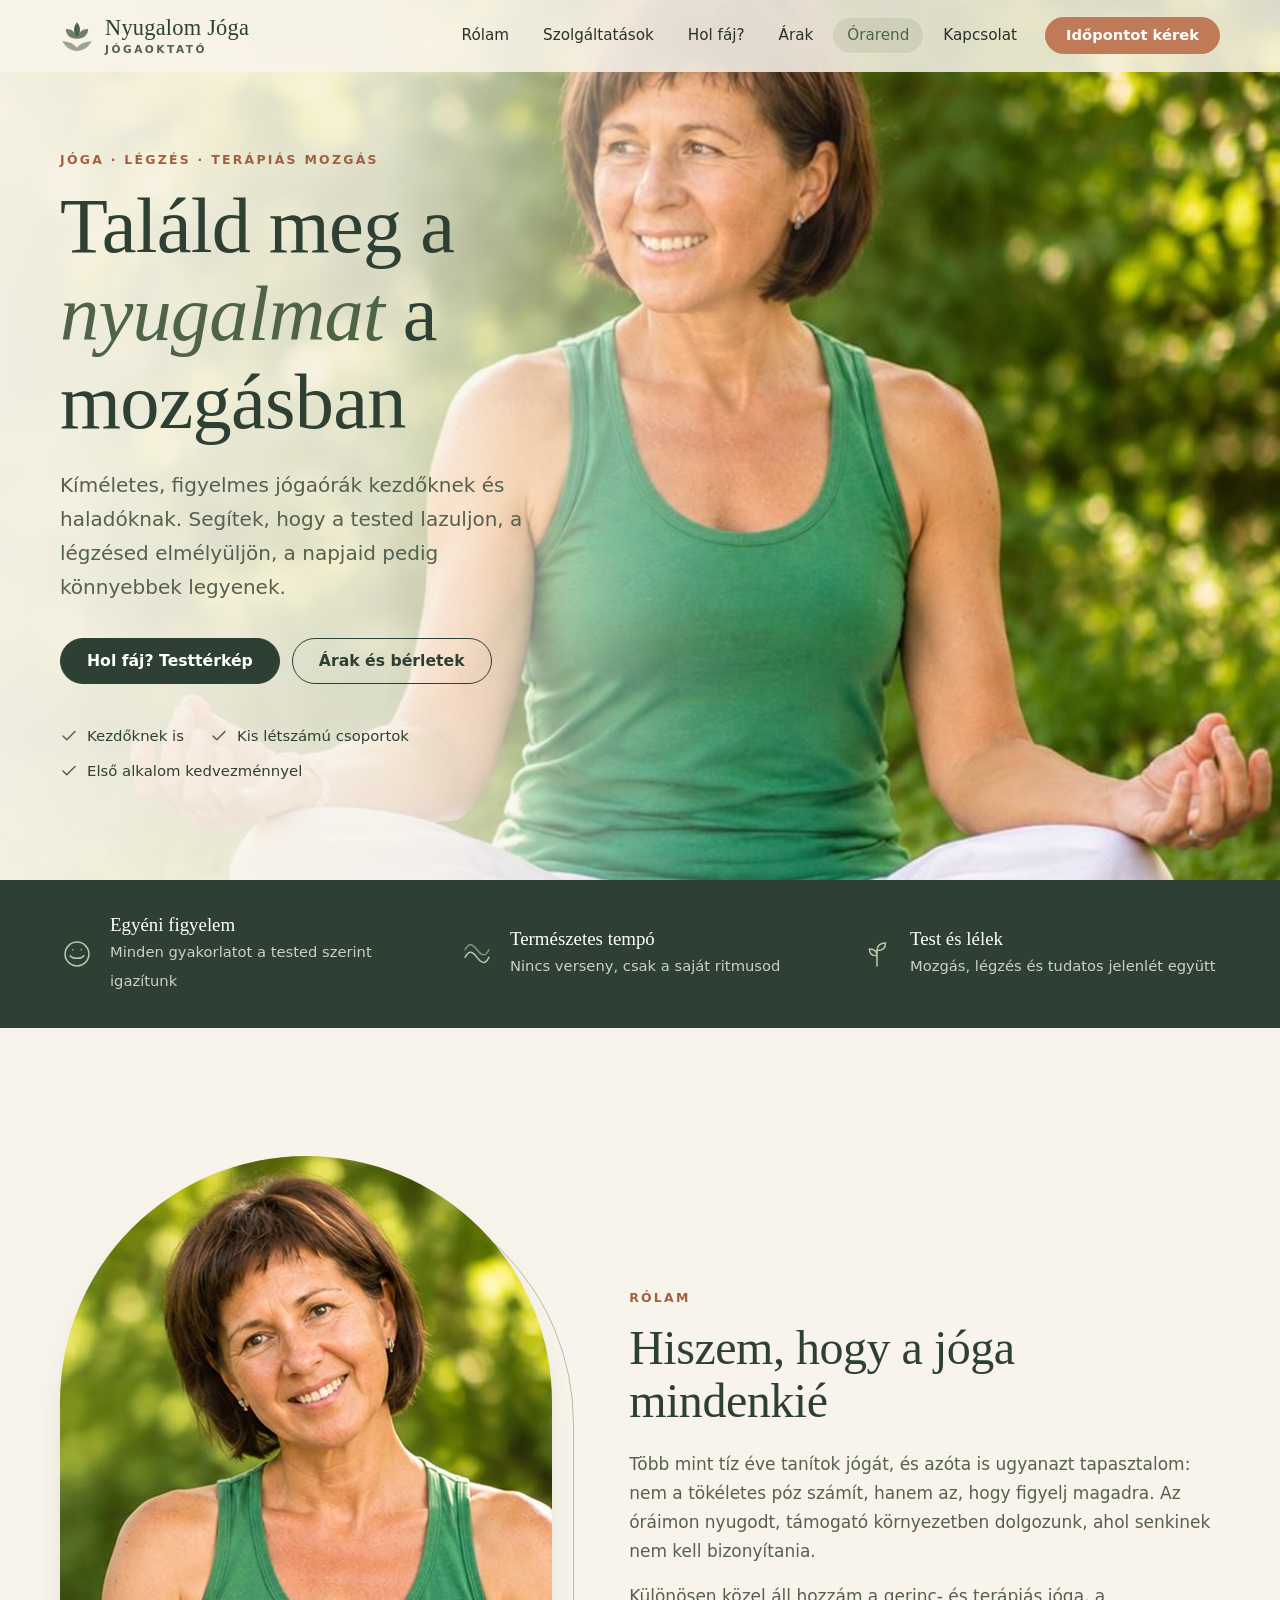
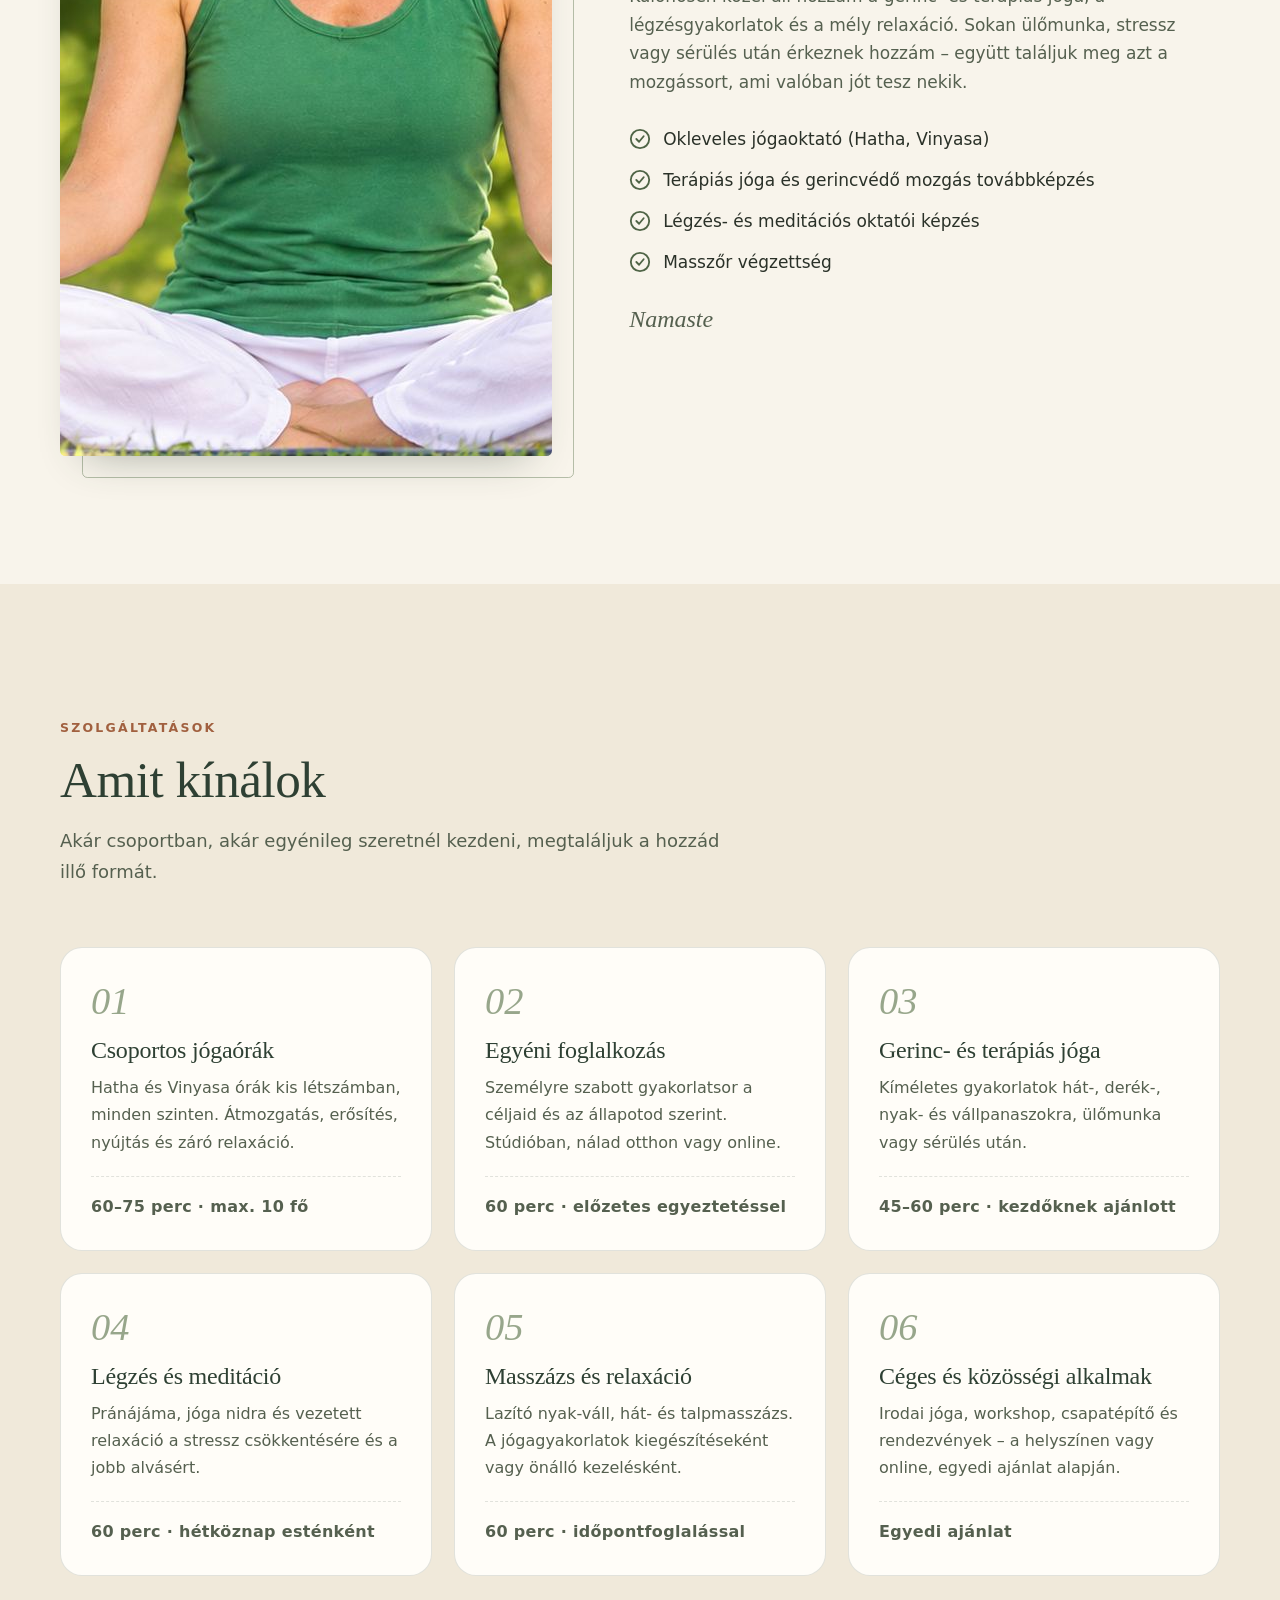
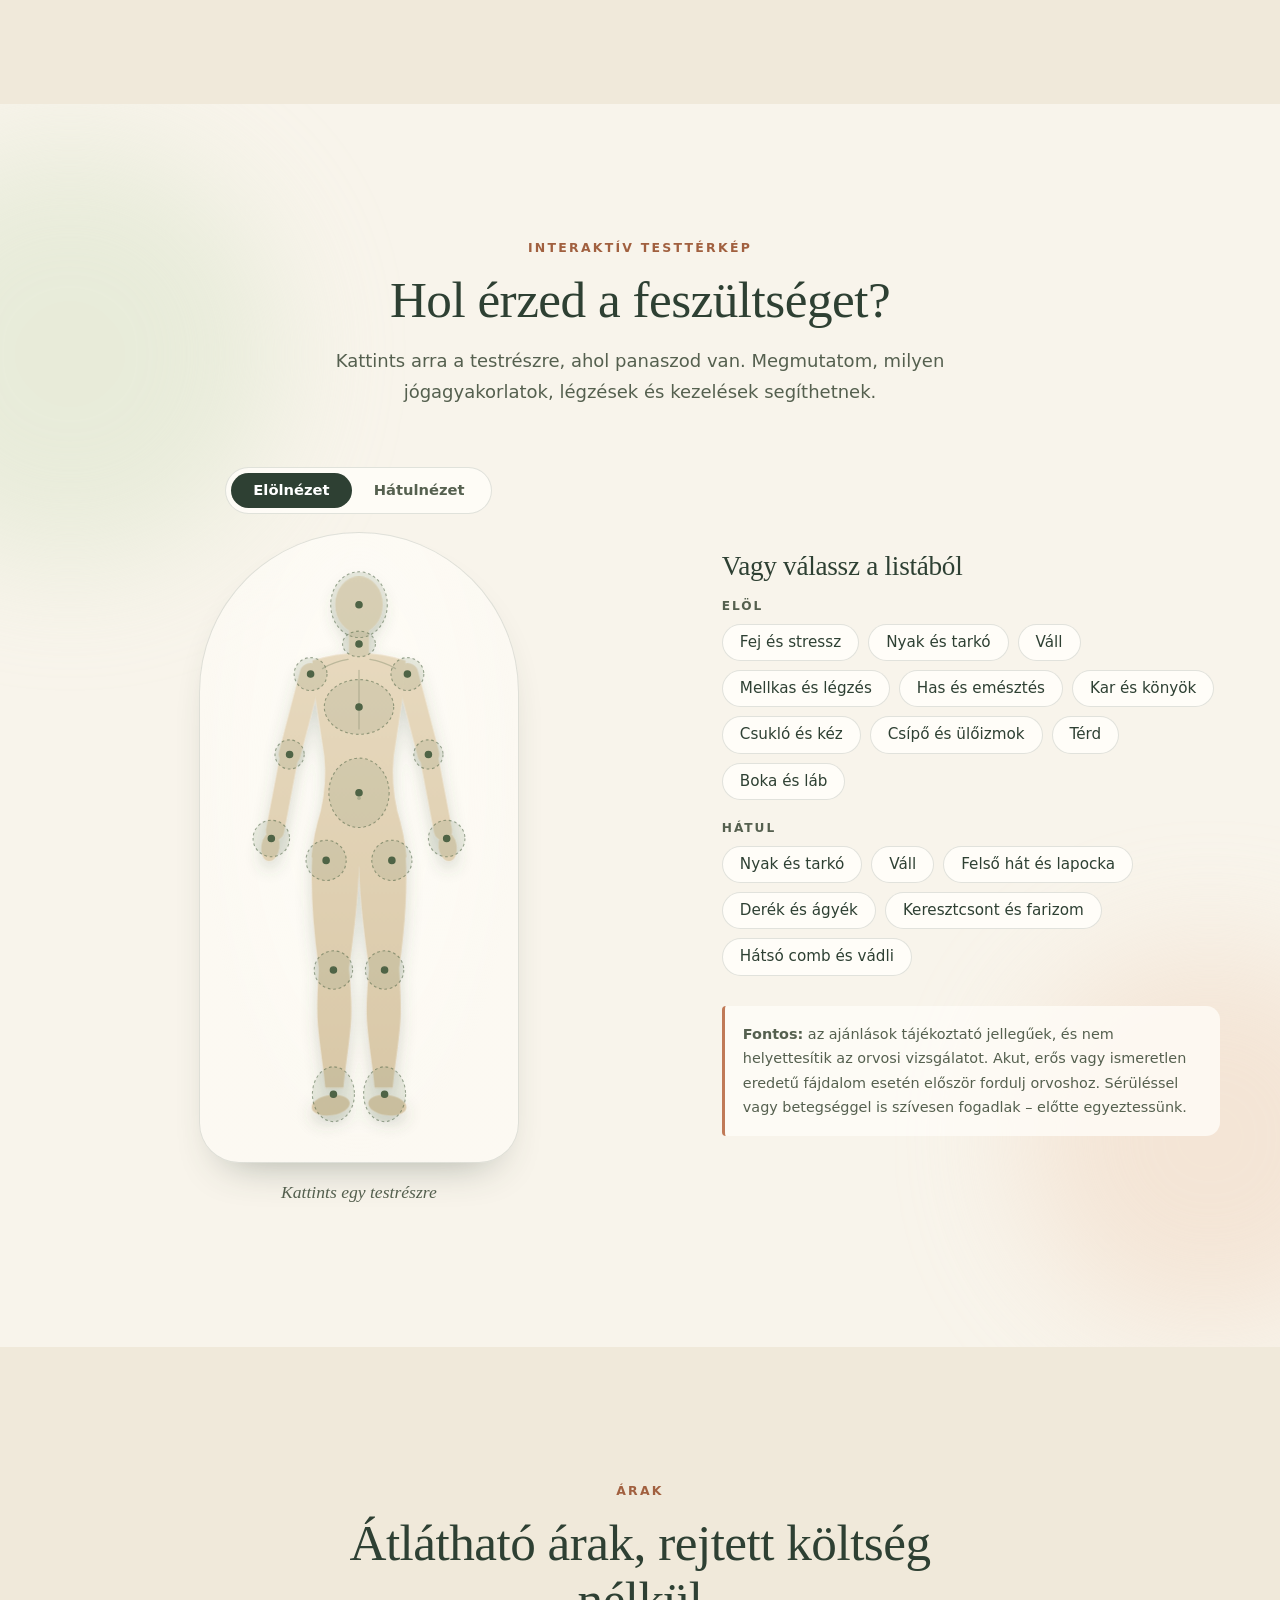
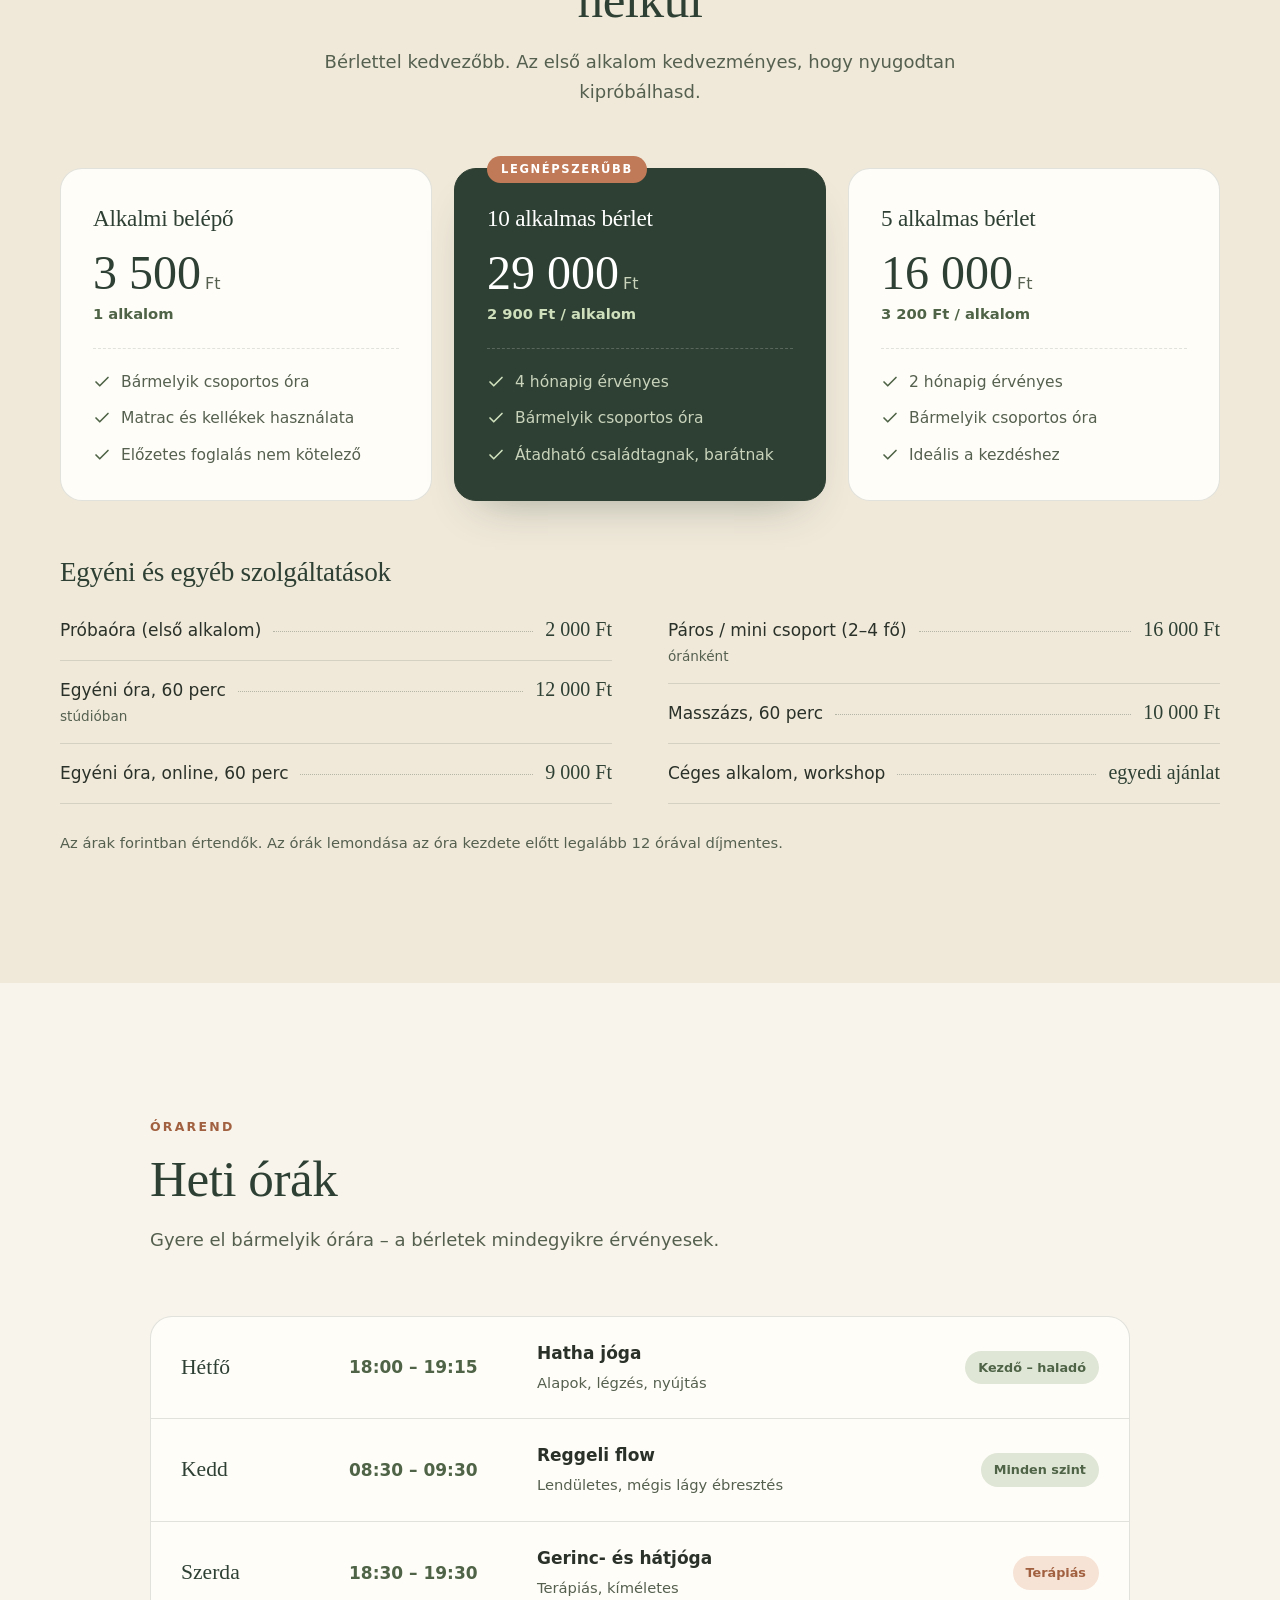
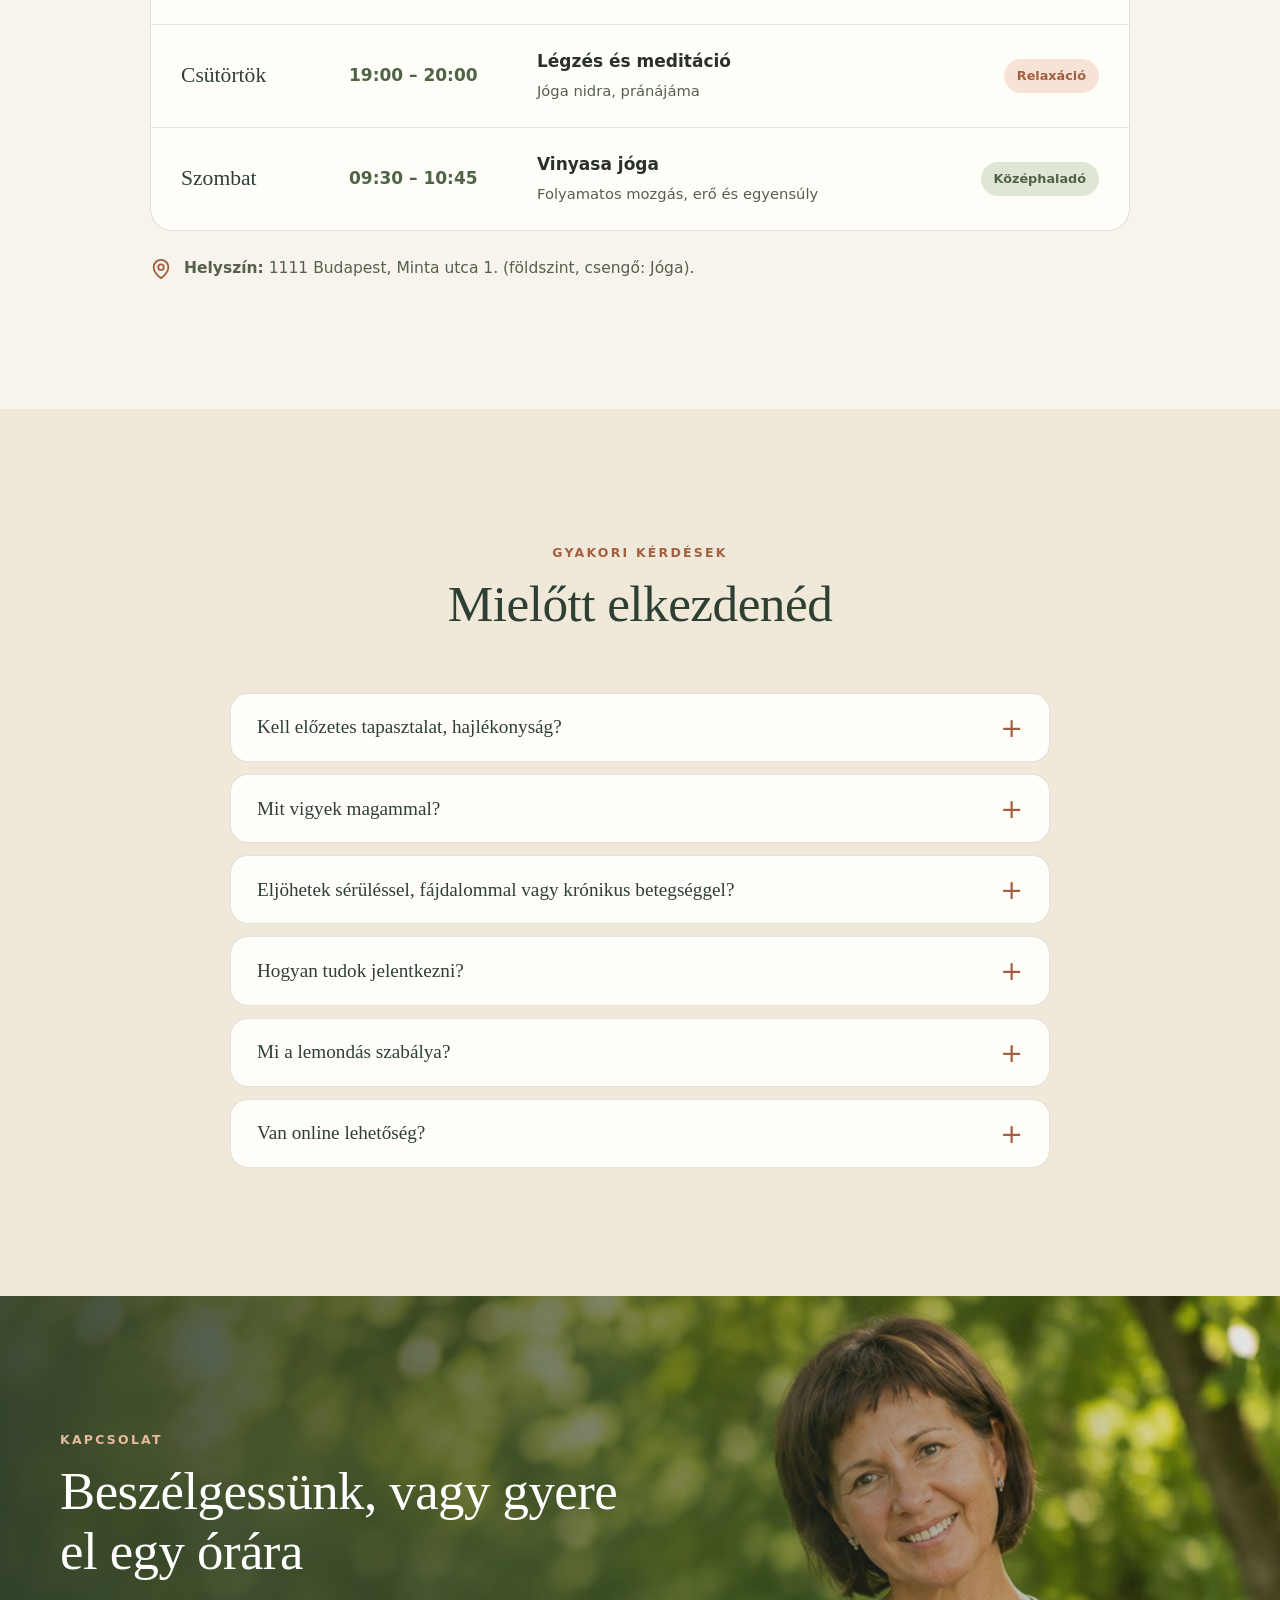
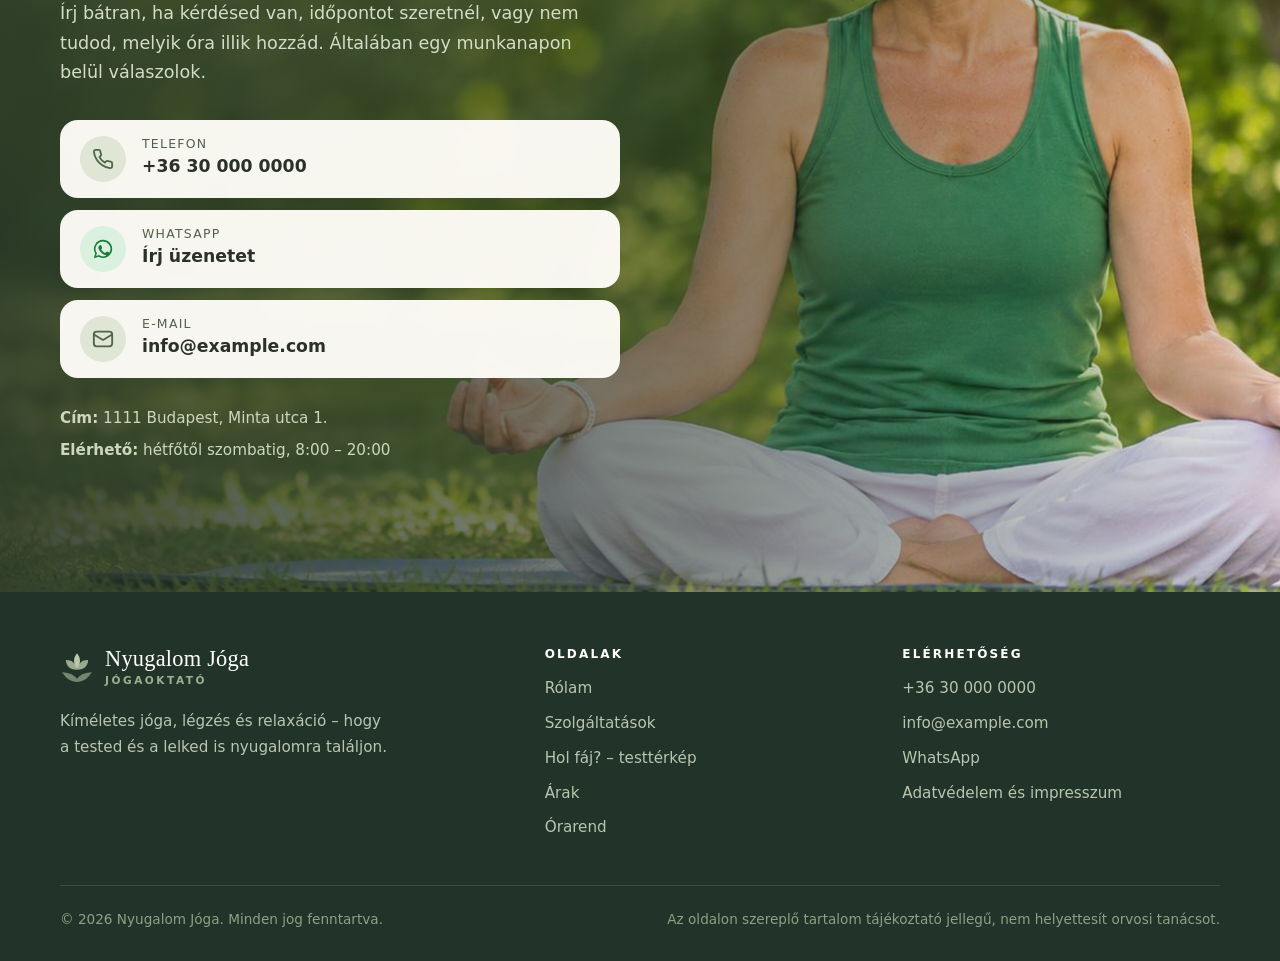
==== index.html @ a742e9d1 "Nyugalom Jóga weboldal első verziója Statikus, magyar nyelvű oldal jógaoktatónak: főoldal, interaktí" ====
<!doctype html>
<html lang="hu">
<head>
  <meta charset="utf-8">
  <meta name="viewport" content="width=device-width, initial-scale=1">
  <title>Nyugalom Jóga – jógaoktató, terápiás jóga és légzés</title>
  <meta name="description" content="Jógaórák, egyéni foglalkozások és terápiás jóga. Fedezd fel az interaktív testtérképet: kattints a fájó testrészre, és megmutatjuk a hozzá illő gyakorlatokat.">
  <meta name="theme-color" content="#f8f4eb">
  <meta property="og:type" content="website">
  <meta property="og:locale" content="hu_HU">
  <meta property="og:title" content="Nyugalom Jóga – jógaoktató">
  <meta property="og:description" content="Jógaórák, egyéni foglalkozások, terápiás jóga. Interaktív testtérkép: találd meg a hozzád illő gyakorlatot.">
  <link rel="icon" href="favicon.svg" type="image/svg+xml">
  <link rel="stylesheet" href="css/style.css">
  <script>document.documentElement.classList.add('js');</script>
</head>
<body>
  <a class="skip-link" href="#tartalom">Ugrás a tartalomhoz</a>

  <!-- ===================== FEJLÉC ===================== -->
  <header class="site-header" id="top">
    <div class="container header-inner">
      <a class="brand" href="#top" aria-label="Nyugalom Jóga – kezdőlap">
        <svg viewBox="0 0 32 32" fill="currentColor" aria-hidden="true">
          <path d="M16 3c3.2 4 4.2 8.600 0 15-4.200-6.400-3.200-11 0-15z"/>
          <path d="M5.500 9.500c5.200-.3 9.300 2.700 10.500 9-6 .3-10.200-2.800-10.500-9z" opacity=".8"/>
          <path d="M26.500 9.500c-5.200-.3-9.300 2.700-10.500 9 6 .3 10.200-2.800 10.500-9z" opacity=".8"/>
          <path d="M2 21c5.500.4 10.300 1.500 14 6 3.700-4.500 8.500-5.600 14-6-3.800 6.200-8.600 9-14 9S5.800 27.200 2 21z" opacity=".55"/>
        </svg>
        <span class="brand-text">
          <span class="brand-name">Nyugalom Jóga</span>
          <span class="brand-sub">Jógaoktató</span>
        </span>
      </a>

      <button class="nav-toggle" aria-expanded="false" aria-controls="nav" aria-label="Menü megnyitása"><span></span></button>

      <nav class="nav" id="nav" aria-label="Főmenü">
        <a href="#rolam">Rólam</a>
        <a href="#szolgaltatasok">Szolgáltatások</a>
        <a href="#testterkep">Hol fáj?</a>
        <a href="#arak">Árak</a>
        <a href="#orarend">Órarend</a>
        <a href="#kapcsolat">Kapcsolat</a>
        <a class="btn btn--clay btn--sm" href="#kapcsolat">Időpontot kérek</a>
      </nav>
    </div>
  </header>

  <main id="tartalom">

    <!-- ===================== HERO ===================== -->
    <section class="hero" aria-labelledby="hero-title">
      <div class="hero-media">
        <picture>
          <source media="(max-width: 760px)" srcset="assets/img/hero-mobile.jpg">
          <img src="assets/img/hero.jpg" alt="Mosolygó jógaoktató törökülésben ül a napsütötte zöld fűben" width="1672" height="941" fetchpriority="high">
        </picture>
      </div>
      <div class="container">
        <div class="hero-copy">
          <span class="eyebrow">Jóga · Légzés · Terápiás mozgás</span>
          <h1 id="hero-title">Találd meg a <em>nyugalmat</em> a mozgásban</h1>
          <p class="hero-lead">Kíméletes, figyelmes jógaórák kezdőknek és haladóknak. Segítek, hogy a tested lazuljon, a légzésed elmélyüljön, a napjaid pedig könnyebbek legyenek.</p>
          <div class="hero-actions">
            <a class="btn" href="#testterkep">Hol fáj? Testtérkép</a>
            <a class="btn btn--ghost" href="#arak">Árak és bérletek</a>
          </div>
          <ul class="hero-facts">
            <li><svg viewBox="0 0 24 24" fill="none" stroke="currentColor" stroke-width="2" stroke-linecap="round" stroke-linejoin="round" aria-hidden="true"><path d="M20 6 9 17l-5-5"/></svg>Kezdőknek is</li>
            <li><svg viewBox="0 0 24 24" fill="none" stroke="currentColor" stroke-width="2" stroke-linecap="round" stroke-linejoin="round" aria-hidden="true"><path d="M20 6 9 17l-5-5"/></svg>Kis létszámú csoportok</li>
            <li><svg viewBox="0 0 24 24" fill="none" stroke="currentColor" stroke-width="2" stroke-linecap="round" stroke-linejoin="round" aria-hidden="true"><path d="M20 6 9 17l-5-5"/></svg>Első alkalom kedvezménnyel</li>
          </ul>
        </div>
      </div>
    </section>

    <!-- ===================== ÉRTÉKEK ===================== -->
    <section class="values" aria-label="Röviden rólam">
      <div class="container">
        <ul>
          <li>
            <svg viewBox="0 0 40 40" fill="none" stroke="currentColor" stroke-width="1.8" stroke-linecap="round" stroke-linejoin="round" aria-hidden="true"><circle cx="20" cy="20" r="14"/><path d="M12 22c3 4 13 4 16 0M15 15h.01M25 15h.01"/></svg>
            <div><strong>Egyéni figyelem</strong><span>Minden gyakorlatot a tested szerint igazítunk</span></div>
          </li>
          <li>
            <svg viewBox="0 0 40 40" fill="none" stroke="currentColor" stroke-width="1.8" stroke-linecap="round" stroke-linejoin="round" aria-hidden="true"><path d="M6 24c4-8 8-8 14 0s10 8 14 0"/><path d="M6 15c4-8 8-8 14 0s10 8 14 0" opacity=".6"/></svg>
            <div><strong>Természetes tempó</strong><span>Nincs verseny, csak a saját ritmusod</span></div>
          </li>
          <li>
            <svg viewBox="0 0 40 40" fill="none" stroke="currentColor" stroke-width="1.8" stroke-linecap="round" stroke-linejoin="round" aria-hidden="true"><path d="M20 34V16M20 16c0-6 4-9 10-9 0 6-3 9-10 9zM20 22c0-5-3-8-9-8 0 5 3 8 9 8z"/></svg>
            <div><strong>Test és lélek</strong><span>Mozgás, légzés és tudatos jelenlét együtt</span></div>
          </li>
        </ul>
      </div>
    </section>

    <!-- ===================== RÓLAM ===================== -->
    <section class="section" id="rolam" aria-labelledby="rolam-title">
      <div class="container about-grid">
        <div class="about-photo reveal">
          <img src="assets/img/about.jpg" alt="A jógaoktató meditációs testtartásban a szabadban" width="900" height="900" loading="lazy">
        </div>
        <div class="about-copy reveal" style="--d:.1s">
          <span class="eyebrow">Rólam</span>
          <h2 id="rolam-title">Hiszem, hogy a jóga mindenkié</h2>
          <!-- TODO: cseréld le a saját bemutatkozó szövegedre -->
          <p>Több mint tíz éve tanítok jógát, és azóta is ugyanazt tapasztalom: nem a tökéletes póz számít, hanem az, hogy figyelj magadra. Az óráimon nyugodt, támogató környezetben dolgozunk, ahol senkinek nem kell bizonyítania.</p>
          <p>Különösen közel áll hozzám a gerinc- és terápiás jóga, a légzésgyakorlatok és a mély relaxáció. Sokan ülőmunka, stressz vagy sérülés után érkeznek hozzám – együtt találjuk meg azt a mozgássort, ami valóban jót tesz nekik.</p>
          <ul class="about-list">
            <li><svg viewBox="0 0 24 24" fill="none" stroke="currentColor" stroke-width="2" stroke-linecap="round" stroke-linejoin="round" aria-hidden="true"><circle cx="12" cy="12" r="10"/><path d="m8 12 3 3 5-6"/></svg>Okleveles jógaoktató (Hatha, Vinyasa)</li>
            <li><svg viewBox="0 0 24 24" fill="none" stroke="currentColor" stroke-width="2" stroke-linecap="round" stroke-linejoin="round" aria-hidden="true"><circle cx="12" cy="12" r="10"/><path d="m8 12 3 3 5-6"/></svg>Terápiás jóga és gerincvédő mozgás továbbképzés</li>
            <li><svg viewBox="0 0 24 24" fill="none" stroke="currentColor" stroke-width="2" stroke-linecap="round" stroke-linejoin="round" aria-hidden="true"><circle cx="12" cy="12" r="10"/><path d="m8 12 3 3 5-6"/></svg>Légzés- és meditációs oktatói képzés</li>
            <li><svg viewBox="0 0 24 24" fill="none" stroke="currentColor" stroke-width="2" stroke-linecap="round" stroke-linejoin="round" aria-hidden="true"><circle cx="12" cy="12" r="10"/><path d="m8 12 3 3 5-6"/></svg>Masszőr végzettség</li>
          </ul>
          <p class="signature">Namaste</p>
        </div>
      </div>
    </section>

    <!-- ===================== SZOLGÁLTATÁSOK ===================== -->
    <section class="section section--tint" id="szolgaltatasok" aria-labelledby="szolg-title">
      <div class="container">
        <header class="section-head reveal">
          <span class="eyebrow">Szolgáltatások</span>
          <h2 id="szolg-title">Amit kínálok</h2>
          <p>Akár csoportban, akár egyénileg szeretnél kezdeni, megtaláljuk a hozzád illő formát.</p>
        </header>

        <div class="cards">
          <article class="card reveal">
            <span class="card-num">01</span>
            <h3>Csoportos jógaórák</h3>
            <p>Hatha és Vinyasa órák kis létszámban, minden szinten. Átmozgatás, erősítés, nyújtás és záró relaxáció.</p>
            <p class="card-meta">60–75 perc · max. 10 fő</p>
          </article>
          <article class="card reveal" style="--d:.08s">
            <span class="card-num">02</span>
            <h3>Egyéni foglalkozás</h3>
            <p>Személyre szabott gyakorlatsor a céljaid és az állapotod szerint. Stúdióban, nálad otthon vagy online.</p>
            <p class="card-meta">60 perc · előzetes egyeztetéssel</p>
          </article>
          <article class="card reveal" style="--d:.16s">
            <span class="card-num">03</span>
            <h3>Gerinc- és terápiás jóga</h3>
            <p>Kíméletes gyakorlatok hát-, derék-, nyak- és vállpanaszokra, ülőmunka vagy sérülés után.</p>
            <p class="card-meta">45–60 perc · kezdőknek ajánlott</p>
          </article>
          <article class="card reveal">
            <span class="card-num">04</span>
            <h3>Légzés és meditáció</h3>
            <p>Pránájáma, jóga nidra és vezetett relaxáció a stressz csökkentésére és a jobb alvásért.</p>
            <p class="card-meta">60 perc · hétköznap esténként</p>
          </article>
          <article class="card reveal" style="--d:.08s">
            <span class="card-num">05</span>
            <h3>Masszázs és relaxáció</h3>
            <p>Lazító nyak-váll, hát- és talpmasszázs. A jógagyakorlatok kiegészítéseként vagy önálló kezelésként.</p>
            <p class="card-meta">60 perc · időpontfoglalással</p>
          </article>
          <article class="card reveal" style="--d:.16s">
            <span class="card-num">06</span>
            <h3>Céges és közösségi alkalmak</h3>
            <p>Irodai jóga, workshop, csapatépítő és rendezvények – a helyszínen vagy online, egyedi ajánlat alapján.</p>
            <p class="card-meta">Egyedi ajánlat</p>
          </article>
        </div>
      </div>
    </section>

    <!-- ===================== TESTTÉRKÉP ===================== -->
    <section class="section bodymap" id="testterkep" aria-labelledby="map-title">
      <div class="container">
        <header class="section-head section-head--center reveal">
          <span class="eyebrow">Interaktív testtérkép</span>
          <h2 id="map-title">Hol érzed a feszültséget?</h2>
          <p>Kattints arra a testrészre, ahol panaszod van. Megmutatom, milyen jógagyakorlatok, légzések és kezelések segíthetnek.</p>
        </header>

        <div class="bodymap-grid">
          <div class="bodymap-stage reveal">
            <div class="view-toggle" role="group" aria-label="Nézet váltása">
              <button type="button" data-view="front" aria-pressed="true">Elölnézet</button>
              <button type="button" data-view="back" aria-pressed="false">Hátulnézet</button>
            </div>

            <div class="body-wrap">
              <svg id="body-svg" viewBox="0 0 300 640" role="group" aria-label="Interaktív testtérkép. A testrészek gombként működnek.">
                <defs>
                  <linearGradient id="skin" gradientUnits="userSpaceOnUse" x1="0" y1="20" x2="0" y2="620">
                    <stop offset="0" stop-color="#eadcc2"/>
                    <stop offset="1" stop-color="#d8c7a6"/>
                  </linearGradient>
                  <filter id="soft" x="-20%" y="-10%" width="140%" height="130%">
                    <feDropShadow dx="0" dy="8" stdDeviation="9" flood-color="#4f6446" flood-opacity=".22"/>
                  </filter>
                </defs>

                <!-- Testsziluett (közös) -->
                <g filter="url(#soft)" aria-hidden="true">
                  <!-- karok -->
                  <path class="limb" stroke-width="24" d="M97 126 74 214"/>
                  <path class="limb" stroke-width="20" d="M74 214 58 298"/>
                  <ellipse class="torso" cx="53" cy="315" rx="9" ry="15" transform="rotate(8 53 315)"/>
                  <path class="limb" stroke-width="24" d="M203 126 226 214"/>
                  <path class="limb" stroke-width="20" d="M226 214 242 298"/>
                  <ellipse class="torso" cx="247" cy="315" rx="9" ry="15" transform="rotate(-8 247 315)"/>
                  <!-- lábak -->
                  <path class="torso" d="M100 322C97 370 103 420 107 448C106 470 104 490 106 510C108 535 112 555 114 578L132 578C134 555 138 535 140 510C142 490 140 470 138 448C142 420 148 380 149 335Z"/>
                  <ellipse class="torso" cx="119" cy="598" rx="20" ry="10" transform="rotate(-8 119 598)"/>
                  <path class="torso" d="M200 322C203 370 197 420 193 448C194 470 196 490 194 510C192 535 188 555 186 578L168 578C166 555 162 535 160 510C158 490 160 470 162 448C158 420 152 380 151 335Z"/>
                  <ellipse class="torso" cx="181" cy="598" rx="20" ry="10" transform="rotate(8 181 598)"/>
                  <!-- törzs -->
                  <path class="torso" d="M100 112Q150 96 200 112L197 150Q191 190 187 216Q184 246 191 276Q199 302 201 326Q150 346 99 326Q101 302 109 276Q116 246 113 216Q109 190 103 150Z"/>
                  <!-- nyak és fej -->
                  <path class="limb" stroke-width="22" d="M150 80V106"/>
                  <ellipse class="torso" cx="150" cy="50" rx="25" ry="30"/>
                </g>

                <!-- ELÖLNÉZET -->
                <g class="body-view" id="view-front">
                  <g aria-hidden="true">
                    <path class="body-line" d="M138 110Q124 112 110 120M162 110Q176 112 190 120"/>
                    <path class="body-line" d="M150 122V186"/>
                    <circle class="body-dot" cx="150" cy="262" r="2"/>
                  </g>
                  <g id="hs-front"></g>
                </g>

                <!-- HÁTULNÉZET -->
                <g class="body-view" id="view-back" hidden>
                  <g aria-hidden="true">
                    <path class="body-line" d="M150 108V322" stroke-dasharray="1 7" stroke-width="3.2"/>
                    <path class="body-line" d="M128 128Q120 150 130 176Q142 168 146 150M172 128Q180 150 170 176Q158 168 154 150"/>
                    <path class="body-line" d="M150 296Q146 318 150 336"/>
                    <path class="body-line" d="M118 316Q126 336 148 332M182 316Q174 336 152 332"/>
                  </g>
                  <g id="hs-back"></g>
                </g>
              </svg>
            </div>

            <p class="body-caption is-hint" id="body-caption" aria-live="polite">Kattints egy testrészre</p>
          </div>

          <aside class="bodymap-side reveal" style="--d:.1s">
            <h3>Vagy válassz a listából</h3>
            <div class="chip-group">
              <h4>Elöl</h4>
              <ul class="chips" id="chips-front"></ul>
            </div>
            <div class="chip-group">
              <h4>Hátul</h4>
              <ul class="chips" id="chips-back"></ul>
            </div>
            <p class="map-note"><strong>Fontos:</strong> az ajánlások tájékoztató jellegűek, és nem helyettesítik az orvosi vizsgálatot. Akut, erős vagy ismeretlen eredetű fájdalom esetén először fordulj orvoshoz. Sérüléssel vagy betegséggel is szívesen fogadlak – előtte egyeztessünk.</p>
          </aside>
        </div>
      </div>
    </section>

    <!-- ===================== ÁRAK ===================== -->
    <section class="section section--tint" id="arak" aria-labelledby="arak-title">
      <div class="container">
        <header class="section-head section-head--center reveal">
          <span class="eyebrow">Árak</span>
          <h2 id="arak-title">Átlátható árak, rejtett költség nélkül</h2>
          <p>Bérlettel kedvezőbb. Az első alkalom kedvezményes, hogy nyugodtan kipróbálhasd.</p>
        </header>

        <!-- TODO: írd át a valós árakra -->
        <div class="price-grid">
          <article class="price-card reveal">
            <h3>Alkalmi belépő</h3>
            <p class="price">3 500<small>Ft</small></p>
            <p class="per">1 alkalom</p>
            <ul>
              <li><svg viewBox="0 0 24 24" fill="none" stroke="currentColor" stroke-width="2.2" stroke-linecap="round" stroke-linejoin="round" aria-hidden="true"><path d="M20 6 9 17l-5-5"/></svg>Bármelyik csoportos óra</li>
              <li><svg viewBox="0 0 24 24" fill="none" stroke="currentColor" stroke-width="2.2" stroke-linecap="round" stroke-linejoin="round" aria-hidden="true"><path d="M20 6 9 17l-5-5"/></svg>Matrac és kellékek használata</li>
              <li><svg viewBox="0 0 24 24" fill="none" stroke="currentColor" stroke-width="2.2" stroke-linecap="round" stroke-linejoin="round" aria-hidden="true"><path d="M20 6 9 17l-5-5"/></svg>Előzetes foglalás nem kötelező</li>
            </ul>
          </article>

          <article class="price-card price-card--featured reveal" style="--d:.08s">
            <span class="ribbon">Legnépszerűbb</span>
            <h3>10 alkalmas bérlet</h3>
            <p class="price">29 000<small>Ft</small></p>
            <p class="per">2 900 Ft / alkalom</p>
            <ul>
              <li><svg viewBox="0 0 24 24" fill="none" stroke="currentColor" stroke-width="2.2" stroke-linecap="round" stroke-linejoin="round" aria-hidden="true"><path d="M20 6 9 17l-5-5"/></svg>4 hónapig érvényes</li>
              <li><svg viewBox="0 0 24 24" fill="none" stroke="currentColor" stroke-width="2.2" stroke-linecap="round" stroke-linejoin="round" aria-hidden="true"><path d="M20 6 9 17l-5-5"/></svg>Bármelyik csoportos óra</li>
              <li><svg viewBox="0 0 24 24" fill="none" stroke="currentColor" stroke-width="2.2" stroke-linecap="round" stroke-linejoin="round" aria-hidden="true"><path d="M20 6 9 17l-5-5"/></svg>Átadható családtagnak, barátnak</li>
            </ul>
          </article>

          <article class="price-card reveal" style="--d:.16s">
            <h3>5 alkalmas bérlet</h3>
            <p class="price">16 000<small>Ft</small></p>
            <p class="per">3 200 Ft / alkalom</p>
            <ul>
              <li><svg viewBox="0 0 24 24" fill="none" stroke="currentColor" stroke-width="2.2" stroke-linecap="round" stroke-linejoin="round" aria-hidden="true"><path d="M20 6 9 17l-5-5"/></svg>2 hónapig érvényes</li>
              <li><svg viewBox="0 0 24 24" fill="none" stroke="currentColor" stroke-width="2.2" stroke-linecap="round" stroke-linejoin="round" aria-hidden="true"><path d="M20 6 9 17l-5-5"/></svg>Bármelyik csoportos óra</li>
              <li><svg viewBox="0 0 24 24" fill="none" stroke="currentColor" stroke-width="2.2" stroke-linecap="round" stroke-linejoin="round" aria-hidden="true"><path d="M20 6 9 17l-5-5"/></svg>Ideális a kezdéshez</li>
            </ul>
          </article>
        </div>

        <div class="extras reveal">
          <h3>Egyéni és egyéb szolgáltatások</h3>
          <ul>
            <li><span>Próbaóra (első alkalom)</span><i></i><b>2 000 Ft</b></li>
            <li><span>Egyéni óra, 60 perc<small>stúdióban</small></span><i></i><b>12 000 Ft</b></li>
            <li><span>Egyéni óra, online, 60 perc</span><i></i><b>9 000 Ft</b></li>
          </ul>
          <ul>
            <li><span>Páros / mini csoport (2–4 fő)<small>óránként</small></span><i></i><b>16 000 Ft</b></li>
            <li><span>Masszázs, 60 perc</span><i></i><b>10 000 Ft</b></li>
            <li><span>Céges alkalom, workshop</span><i></i><b>egyedi ajánlat</b></li>
          </ul>
        </div>
        <p class="price-note reveal">Az árak forintban értendők. Az órák lemondása az óra kezdete előtt legalább 12 órával díjmentes.</p>
      </div>
    </section>

    <!-- ===================== ÓRAREND ===================== -->
    <section class="section" id="orarend" aria-labelledby="ora-title">
      <div class="container" style="max-width: 980px;">
        <header class="section-head reveal">
          <span class="eyebrow">Órarend</span>
          <h2 id="ora-title">Heti órák</h2>
          <p>Gyere el bármelyik órára – a bérletek mindegyikre érvényesek.</p>
        </header>

        <!-- TODO: írd át a valós órarendre -->
        <div class="schedule reveal">
          <div class="schedule-row">
            <span class="schedule-day">Hétfő</span>
            <span class="schedule-time">18:00 – 19:15</span>
            <div class="schedule-name"><strong>Hatha jóga</strong><span>Alapok, légzés, nyújtás</span></div>
            <span class="badge">Kezdő – haladó</span>
          </div>
          <div class="schedule-row">
            <span class="schedule-day">Kedd</span>
            <span class="schedule-time">08:30 – 09:30</span>
            <div class="schedule-name"><strong>Reggeli flow</strong><span>Lendületes, mégis lágy ébresztés</span></div>
            <span class="badge">Minden szint</span>
          </div>
          <div class="schedule-row">
            <span class="schedule-day">Szerda</span>
            <span class="schedule-time">18:30 – 19:30</span>
            <div class="schedule-name"><strong>Gerinc- és hátjóga</strong><span>Terápiás, kíméletes</span></div>
            <span class="badge badge--clay">Terápiás</span>
          </div>
          <div class="schedule-row">
            <span class="schedule-day">Csütörtök</span>
            <span class="schedule-time">19:00 – 20:00</span>
            <div class="schedule-name"><strong>Légzés és meditáció</strong><span>Jóga nidra, pránájáma</span></div>
            <span class="badge badge--clay">Relaxáció</span>
          </div>
          <div class="schedule-row">
            <span class="schedule-day">Szombat</span>
            <span class="schedule-time">09:30 – 10:45</span>
            <div class="schedule-name"><strong>Vinyasa jóga</strong><span>Folyamatos mozgás, erő és egyensúly</span></div>
            <span class="badge">Középhaladó</span>
          </div>
        </div>

        <p class="place reveal">
          <svg viewBox="0 0 24 24" fill="none" stroke="currentColor" stroke-width="2" stroke-linecap="round" stroke-linejoin="round" aria-hidden="true"><path d="M20 10c0 6-8 12-8 12s-8-6-8-12a8 8 0 0 1 16 0z"/><circle cx="12" cy="10" r="3"/></svg>
          <span><strong>Helyszín:</strong> 1111 Budapest, Minta utca 1. (földszint, csengő: Jóga). <!-- TODO: valós cím --></span>
        </p>
      </div>
    </section>

    <!-- ===================== GYIK ===================== -->
    <section class="section section--tint" id="gyik" aria-labelledby="gyik-title">
      <div class="container">
        <header class="section-head section-head--center reveal">
          <span class="eyebrow">Gyakori kérdések</span>
          <h2 id="gyik-title">Mielőtt elkezdenéd</h2>
        </header>

        <div class="faq reveal">
          <details>
            <summary>Kell előzetes tapasztalat, hajlékonyság?</summary>
            <p>Egyáltalán nem. A jóga nem a hajlékonyságról szól, hanem arról, hogy a tested mai állapotához igazodjunk. Minden gyakorlatnak van könnyített változata, és az órán végig segítek.</p>
          </details>
          <details>
            <summary>Mit vigyek magammal?</summary>
            <p>Kényelmes, rugalmas ruhát, egy törülközőt és egy kis üveg vizet. Jógamatracot és kellékeket (tégla, szíj, párna, takaró) biztosítok, de a saját matracodat is hozhatod.</p>
          </details>
          <details>
            <summary>Eljöhetek sérüléssel, fájdalommal vagy krónikus betegséggel?</summary>
            <p>Igen, de kérlek, jelezd előre. Egy rövid beszélgetésben átbeszéljük az állapotodat, és megmondom, melyik óra vagy egyéni foglalkozás a legalkalmasabb. Akut fájdalom, műtét vagy terhesség esetén kérd ki előtte az orvosod véleményét is.</p>
          </details>
          <details>
            <summary>Hogyan tudok jelentkezni?</summary>
            <p>Telefonon, WhatsAppon vagy e-mailben. Elég megírnod, melyik órára szeretnél jönni – visszaigazolom a helyedet. Csoportos órákra alkalmi belépővel foglalás nélkül is érkezhetsz, ha van szabad hely.</p>
          </details>
          <details>
            <summary>Mi a lemondás szabálya?</summary>
            <p>Az órát az óra kezdete előtt legalább 12 órával díjmentesen lemondhatod. Későbbi lemondás vagy meg nem jelenés esetén az alkalom a bérletedből levonásra kerül.</p>
          </details>
          <details>
            <summary>Van online lehetőség?</summary>
            <p>Igen, egyéni foglalkozásokat online is tartok. Kényelmesen, otthonról is dolgozhatunk, csak egy matrac, egy csendes sarok és egy stabil internetkapcsolat kell hozzá.</p>
          </details>
        </div>
      </div>
    </section>

    <!-- ===================== KAPCSOLAT ===================== -->
    <section class="contact" id="kapcsolat" aria-labelledby="kapcs-title">
      <div class="contact-bg" aria-hidden="true">
        <img src="assets/img/banner.jpg" alt="" width="1600" height="900" loading="lazy">
      </div>
      <div class="container">
        <div class="contact-card reveal">
          <span class="eyebrow">Kapcsolat</span>
          <h2 id="kapcs-title">Beszélgessünk, vagy gyere el egy órára</h2>
          <p>Írj bátran, ha kérdésed van, időpontot szeretnél, vagy nem tudod, melyik óra illik hozzád. Általában egy munkanapon belül válaszolok.</p>

          <!-- TODO: valós elérhetőségek (tel:, wa.me, mailto) -->
          <div class="contact-list">
            <a class="contact-item" href="tel:+36300000000">
              <span class="ico"><svg viewBox="0 0 24 24" fill="none" stroke="currentColor" stroke-width="2" stroke-linecap="round" stroke-linejoin="round" aria-hidden="true"><path d="M22 16.920v3a2 2 0 0 1-2.180 2 19.790 19.790 0 0 1-8.630-3.070 19.500 19.500 0 0 1-6-6 19.790 19.790 0 0 1-3.070-8.670A2 2 0 0 1 4.110 2h3a2 2 0 0 1 2 1.720c.13.960.36 1.900.7 2.810a2 2 0 0 1-.45 2.110L8.090 9.910a16 16 0 0 0 6 6l1.270-1.270a2 2 0 0 1 2.110-.45c.91.340 1.850.57 2.810.7A2 2 0 0 1 22 16.920z"/></svg></span>
              <span><small>Telefon</small><strong>+36 30 000 0000</strong></span>
            </a>
            <a class="contact-item wa" href="https://wa.me/36300000000?text=Szia!%20Szeretn%C3%A9k%20t%C3%B6bbet%20megtudni%20a%20j%C3%B3gaor%C3%A1idr%C3%B3l." target="_blank" rel="noopener">
              <span class="ico"><svg viewBox="0 0 24 24" fill="currentColor" aria-hidden="true"><path d="M12.040 2a9.900 9.900 0 0 0-8.480 14.990L2 22l5.150-1.510A9.900 9.900 0 1 0 12.040 2zm0 1.800a8.100 8.100 0 1 1-4.230 15.020l-.3-.18-3.050.89.9-2.970-.2-.31A8.100 8.100 0 0 1 12.040 3.800zm-3.200 3.980c-.2 0-.52.070-.8.370-.27.300-1.040 1.020-1.040 2.480s1.070 2.880 1.220 3.080c.15.200 2.080 3.300 5.130 4.500 2.540 1 3.060.8 3.610.75.550-.05 1.780-.73 2.030-1.430.25-.7.250-1.300.17-1.430-.07-.12-.27-.2-.57-.35-.3-.15-1.780-.88-2.050-.98-.28-.1-.48-.15-.68.15-.2.300-.78.980-.95 1.180-.18.200-.35.230-.65.080-.3-.15-1.270-.47-2.420-1.500-.9-.8-1.500-1.780-1.680-2.080-.18-.3-.02-.46.13-.6.13-.14.300-.35.450-.53.150-.17.200-.3.300-.5.100-.2.050-.38-.03-.53-.08-.15-.68-1.640-.93-2.240-.24-.58-.5-.5-.68-.51z"/></svg></span>
              <span><small>WhatsApp</small><strong>Írj üzenetet</strong></span>
            </a>
            <a class="contact-item" href="mailto:info@example.com">
              <span class="ico"><svg viewBox="0 0 24 24" fill="none" stroke="currentColor" stroke-width="2" stroke-linecap="round" stroke-linejoin="round" aria-hidden="true"><rect x="2" y="4" width="20" height="16" rx="3"/><path d="m22 7-10 6L2 7"/></svg></span>
              <span><small>E-mail</small><strong>info@example.com</strong></span>
            </a>
          </div>

          <div class="contact-meta">
            <span><strong>Cím:</strong> 1111 Budapest, Minta utca 1.</span>
            <span><strong>Elérhető:</strong> hétfőtől szombatig, 8:00 – 20:00</span>
          </div>
        </div>
      </div>
    </section>

  </main>

  <!-- ===================== LÁBLÉC ===================== -->
  <footer class="site-footer">
    <div class="container">
      <div class="footer-grid">
        <div>
          <a class="brand" href="#top" aria-label="Vissza az oldal tetejére">
            <svg viewBox="0 0 32 32" fill="currentColor" aria-hidden="true">
              <path d="M16 3c3.200 4 4.200 8.600 0 15-4.200-6.400-3.200-11 0-15z"/>
              <path d="M5.500 9.500c5.200-.3 9.300 2.700 10.500 9-6 .3-10.200-2.800-10.500-9z" opacity=".8"/>
              <path d="M26.500 9.500c-5.200-.3-9.300 2.700-10.500 9 6 .3 10.200-2.800 10.500-9z" opacity=".8"/>
              <path d="M2 21c5.500.4 10.300 1.500 14 6 3.700-4.500 8.500-5.600 14-6-3.800 6.200-8.600 9-14 9S5.800 27.200 2 21z" opacity=".55"/>
            </svg>
            <span class="brand-text"><span class="brand-name">Nyugalom Jóga</span><span class="brand-sub">Jógaoktató</span></span>
          </a>
          <p class="footer-about">Kíméletes jóga, légzés és relaxáció – hogy a tested és a lelked is nyugalomra találjon.</p>
        </div>
        <div>
          <h4>Oldalak</h4>
          <ul>
            <li><a href="#rolam">Rólam</a></li>
            <li><a href="#szolgaltatasok">Szolgáltatások</a></li>
            <li><a href="#testterkep">Hol fáj? – testtérkép</a></li>
            <li><a href="#arak">Árak</a></li>
            <li><a href="#orarend">Órarend</a></li>
          </ul>
        </div>
        <div>
          <h4>Elérhetőség</h4>
          <ul>
            <li><a href="tel:+36300000000">+36 30 000 0000</a></li>
            <li><a href="mailto:info@example.com">info@example.com</a></li>
            <li><a href="https://wa.me/36300000000" target="_blank" rel="noopener">WhatsApp</a></li>
            <li><a href="adatvedelem.html">Adatvédelem és impresszum</a></li>
          </ul>
        </div>
      </div>
      <div class="footer-bottom">
        <span>© <span id="year">2026</span> Nyugalom Jóga. Minden jog fenntartva.</span>
        <span>Az oldalon szereplő tartalom tájékoztató jellegű, nem helyettesít orvosi tanácsot.</span>
      </div>
    </div>
  </footer>

  <!-- ===================== FELUGRÓ ABLAK (testrész) ===================== -->
  <dialog class="region-dialog" id="region-dialog" aria-labelledby="rd-title">
    <div class="rd-inner">
      <button type="button" class="rd-close" id="rd-close" aria-label="Ablak bezárása">&times;</button>
      <div class="rd-head">
        <span class="eyebrow" id="rd-eyebrow">Testrész</span>
        <h3 id="rd-title"></h3>
        <p class="rd-intro" id="rd-intro"></p>
      </div>

      <div class="rd-block">
        <h4>Gyakori panaszok</h4>
        <ul class="tags" id="rd-issues"></ul>
      </div>

      <div class="rd-cols">
        <div class="rd-block">
          <h4>Jógagyakorlatok</h4>
          <ul class="rd-list" id="rd-yoga"></ul>
        </div>
        <div>
          <div class="rd-block">
            <h4>Légzés és relaxáció</h4>
            <ul class="rd-list" id="rd-breath"></ul>
          </div>
          <div class="rd-block">
            <h4>Masszázs és terápia</h4>
            <ul class="rd-list" id="rd-therapy"></ul>
          </div>
        </div>
      </div>

      <p class="rd-warn">
        <svg viewBox="0 0 24 24" fill="none" stroke="currentColor" stroke-width="2" stroke-linecap="round" stroke-linejoin="round" aria-hidden="true"><path d="M10.290 3.860 1.820 18a2 2 0 0 0 1.710 3h16.940a2 2 0 0 0 1.710-3L13.710 3.860a2 2 0 0 0-3.420 0zM12 9v4M12 17h.01"/></svg>
        <span id="rd-warn"></span>
      </p>

      <div class="rd-cta">
        <a class="btn btn--clay" href="#kapcsolat" id="rd-book">Időpontot kérek</a>
        <a class="btn btn--ghost" id="rd-wa" href="https://wa.me/36300000000" target="_blank" rel="noopener">Kérdezek WhatsAppon</a>
      </div>
      <p class="rd-foot">Tájékoztató jellegű ajánlás, orvosi vizsgálatot nem helyettesít. Gyakorlás közben fájdalomnál állj le.</p>
    </div>
  </dialog>

  <script src="js/regions.js"></script>
  <script src="js/main.js"></script>
</body>
</html>
---- css/style.css ----
/* ==========================================================================
   Nyugalom Jóga – stíluslap
   Természetes, visszafogott színek; rendszerbetűk (nincs külső letöltés → GDPR-barát)
   ========================================================================== */

:root {
  --bg: #f8f4eb;
  --bg-2: #f0e9da;
  --card: #fffdf8;
  --ink: #2a3128;
  --ink-2: #55604f;
  --sage: #7e9170;
  --sage-l: #dfe6d6;
  --sage-d: #4f6446;
  --forest: #2e4033;
  --clay: #c07a57;
  --clay-d: #a1603f;
  --sand: #e9dfca;
  --line: rgba(46, 64, 51, 0.14);
  --radius: 22px;
  --shadow: 0 22px 44px -26px rgba(46, 64, 51, 0.45);
  --serif: "Iowan Old Style", "Palatino Linotype", Palatino, "Book Antiqua", Georgia, serif;
  --sans: system-ui, -apple-system, "Segoe UI", Roboto, "Helvetica Neue", Arial, sans-serif;
  --header-h: 72px;
}

*,
*::before,
*::after { box-sizing: border-box; }

html {
  scroll-behavior: smooth;
  scroll-padding-top: calc(var(--header-h) + 12px);
  -webkit-text-size-adjust: 100%;
}

body {
  margin: 0;
  background: var(--bg);
  color: var(--ink);
  font: 400 1.0625rem/1.7 var(--sans);
  -webkit-font-smoothing: antialiased;
  text-rendering: optimizeLegibility;
}

body.no-scroll { overflow: hidden; }

img, svg { display: block; max-width: 100%; }
a { color: inherit; }
ul { margin: 0; padding: 0; list-style: none; }
h1, h2, h3, h4, p { margin: 0; }

h1, h2, h3 {
  font-family: var(--serif);
  font-weight: 400;
  line-height: 1.12;
  letter-spacing: -0.01em;
  color: var(--forest);
}

:focus-visible {
  outline: 3px solid var(--clay);
  outline-offset: 3px;
  border-radius: 6px;
}

.skip-link {
  position: absolute;
  left: 12px;
  top: -60px;
  z-index: 100;
  background: var(--forest);
  color: #fff;
  padding: 10px 16px;
  border-radius: 10px;
  transition: top 0.2s;
}
.skip-link:focus { top: 12px; }

.container {
  width: min(1160px, 100% - 40px);
  margin-inline: auto;
}

.section { padding-block: clamp(72px, 10vw, 128px); }
.section--tint { background: var(--bg-2); }

.eyebrow {
  display: inline-block;
  font: 600 0.78rem/1 var(--sans);
  letter-spacing: 0.18em;
  text-transform: uppercase;
  color: var(--clay-d);
  margin-bottom: 16px;
}

.section-head { max-width: 680px; margin-bottom: clamp(36px, 5vw, 60px); }
.section-head h2 { font-size: clamp(2rem, 4.2vw, 3.2rem); }
.section-head p { margin-top: 18px; color: var(--ink-2); font-size: 1.125rem; }
.section-head--center { text-align: center; margin-inline: auto; }

/* ---------- Gombok ---------- */
.btn {
  display: inline-flex;
  align-items: center;
  justify-content: center;
  gap: 10px;
  padding: 14px 26px;
  border-radius: 999px;
  border: 1.5px solid var(--forest);
  background: var(--forest);
  color: #fff;
  font: 600 0.98rem/1 var(--sans);
  text-decoration: none;
  cursor: pointer;
  transition: transform 0.2s, background 0.2s, color 0.2s, border-color 0.2s, box-shadow 0.2s;
}
.btn:hover { transform: translateY(-2px); background: var(--sage-d); border-color: var(--sage-d); box-shadow: 0 12px 24px -14px var(--forest); }
.btn--clay { background: var(--clay); border-color: var(--clay); }
.btn--clay:hover { background: var(--clay-d); border-color: var(--clay-d); }
.btn--ghost { background: transparent; color: var(--forest); }
.btn--ghost:hover { background: var(--forest); color: #fff; }
.btn--sm { padding: 10px 20px; font-size: 0.92rem; }
.btn svg { width: 18px; height: 18px; flex: none; }

/* ---------- Fejléc ---------- */
.site-header {
  position: fixed;
  inset: 0 0 auto 0;
  z-index: 50;
  height: var(--header-h);
  background: rgba(248, 244, 235, 0.86);
  -webkit-backdrop-filter: blur(14px) saturate(1.2);
  backdrop-filter: blur(14px) saturate(1.2);
  border-bottom: 1px solid transparent;
  transition: border-color 0.3s, box-shadow 0.3s, background 0.3s;
}
.site-header.is-scrolled {
  border-color: var(--line);
  background: rgba(248, 244, 235, 0.94);
  box-shadow: 0 10px 30px -24px rgba(46, 64, 51, 0.6);
}
.header-inner {
  height: 100%;
  display: flex;
  align-items: center;
  justify-content: space-between;
  gap: 24px;
}

.brand {
  display: inline-flex;
  align-items: center;
  gap: 11px;
  text-decoration: none;
  color: var(--forest);
}
.brand svg { width: 34px; height: 34px; color: var(--sage-d); }
.brand-text { display: flex; flex-direction: column; line-height: 1.05; }
.brand-name { font: 400 1.4rem/1 var(--serif); letter-spacing: 0.01em; }
.brand-sub { font: 600 0.66rem/1 var(--sans); letter-spacing: 0.24em; text-transform: uppercase; color: var(--ink-2); margin-top: 5px; }

.nav { display: flex; align-items: center; gap: 6px; }
.nav a:not(.btn) {
  position: relative;
  padding: 10px 14px;
  font: 500 0.95rem/1 var(--sans);
  color: var(--ink);
  text-decoration: none;
  border-radius: 999px;
  transition: color 0.2s, background 0.2s;
}
.nav a:not(.btn):hover { background: rgba(126, 145, 112, 0.16); }
.nav a.is-active:not(.btn) { color: var(--sage-d); background: rgba(126, 145, 112, 0.18); }
.nav .btn { margin-left: 8px; }

.nav-toggle {
  display: none;
  width: 46px;
  height: 46px;
  border: 0;
  border-radius: 50%;
  background: transparent;
  cursor: pointer;
  color: var(--forest);
  position: relative;
}
.nav-toggle span,
.nav-toggle span::before,
.nav-toggle span::after {
  content: "";
  position: absolute;
  left: 13px;
  width: 20px;
  height: 2px;
  background: currentColor;
  border-radius: 2px;
  transition: transform 0.25s, opacity 0.2s, top 0.25s;
}
.nav-toggle span { top: 22px; }
.nav-toggle span::before { top: -6px; left: 0; }
.nav-toggle span::after { top: 6px; left: 0; }
.nav-toggle[aria-expanded="true"] span { background: transparent; }
.nav-toggle[aria-expanded="true"] span::before { top: 0; transform: rotate(45deg); }
.nav-toggle[aria-expanded="true"] span::after { top: 0; transform: rotate(-45deg); }

@media (max-width: 960px) {
  .nav-toggle { display: block; }
  .nav {
    position: fixed;
    inset: var(--header-h) 0 auto 0;
    flex-direction: column;
    align-items: stretch;
    gap: 2px;
    padding: 14px 20px 26px;
    background: var(--bg);
    border-bottom: 1px solid var(--line);
    box-shadow: 0 30px 40px -30px rgba(46, 64, 51, 0.5);
    transform: translateY(-12px);
    opacity: 0;
    visibility: hidden;
    transition: transform 0.25s, opacity 0.25s, visibility 0.25s;
  }
  .nav.is-open { transform: none; opacity: 1; visibility: visible; }
  .nav a:not(.btn) { padding: 15px 14px; font-size: 1.05rem; border-radius: 12px; }
  .nav .btn { margin: 12px 0 0; padding: 16px; }
}

/* ---------- Hős (hero) ---------- */
.hero {
  position: relative;
  isolation: isolate;
  min-height: min(100svh, 880px);
  display: flex;
  align-items: center;
  padding: calc(var(--header-h) + 40px) 0 64px;
  overflow: hidden;
}
.hero-media { position: absolute; inset: 0; z-index: -2; }
.hero-media img { width: 100%; height: 100%; object-fit: cover; object-position: 72% 30%; }
.hero::after {
  content: "";
  position: absolute;
  inset: 0;
  z-index: -1;
  background: linear-gradient(90deg, rgba(248, 244, 235, 0.95) 0%, rgba(248, 244, 235, 0.82) 30%, rgba(248, 244, 235, 0.1) 58%, rgba(248, 244, 235, 0) 70%);
}
.hero-copy { max-width: 560px; }
.hero h1 { font-size: clamp(2.6rem, 6.4vw, 4.9rem); margin-bottom: 22px; }
.hero h1 em { font-style: italic; color: var(--sage-d); }
.hero-lead { font-size: clamp(1.08rem, 1.6vw, 1.25rem); color: var(--ink-2); max-width: 480px; }
.hero-actions { display: flex; flex-wrap: wrap; gap: 12px; margin-top: 34px; }
.hero-facts { display: flex; flex-wrap: wrap; gap: 10px 26px; margin-top: 40px; font-size: 0.93rem; color: var(--forest); }
.hero-facts li { display: flex; align-items: center; gap: 9px; }
.hero-facts svg { width: 18px; height: 18px; color: var(--sage-d); flex: none; }

@media (max-width: 760px) {
  /* mobilon a fotó felül, a szöveg alatta, tiszta háttéren */
  .hero { display: block; min-height: 0; padding: var(--header-h) 0 44px; }
  .hero::after { display: none; }
  .hero-media { position: relative; inset: auto; height: min(98vw, 440px); }
  .hero-media::after { content: ""; position: absolute; inset: auto 0 0 0; height: 45%; background: linear-gradient(180deg, rgba(248, 244, 235, 0), var(--bg)); }
  .hero-media img { object-position: 56% 20%; }
  .hero .container { margin-top: -28px; position: relative; z-index: 1; }
  .hero h1 { font-size: clamp(2.3rem, 10.5vw, 3rem); }
  .hero-actions .btn { flex: 1 1 100%; }
}

/* ---------- Bevezető sáv ---------- */
.values { background: var(--forest); color: #eef0e6; padding-block: 34px; }
.values ul { display: grid; grid-template-columns: repeat(auto-fit, minmax(220px, 1fr)); gap: 22px 40px; }
.values li { display: flex; gap: 16px; align-items: center; }
.values svg { width: 34px; height: 34px; color: #b9c8a9; flex: none; }
.values strong { display: block; font: 400 1.18rem/1.2 var(--serif); color: #fff; }
.values span { font-size: 0.92rem; color: #c9d3bc; }

/* ---------- Rólam ---------- */
.about-grid { display: grid; grid-template-columns: minmax(0, 5fr) minmax(0, 6fr); gap: clamp(36px, 6vw, 90px); align-items: center; }
.about-photo { position: relative; }
.about-photo img {
  width: 100%;
  aspect-ratio: 4 / 4.6;
  object-fit: cover;
  object-position: 55% 30%;
  border-radius: 999px 999px var(--radius) var(--radius);
  box-shadow: var(--shadow);
}
.about-photo::before {
  content: "";
  position: absolute;
  inset: 22px -22px -22px 22px;
  border: 1.5px solid var(--sage);
  border-radius: 999px 999px var(--radius) var(--radius);
  z-index: -1;
  opacity: 0.55;
}
.about-copy h2 { font-size: clamp(2rem, 4vw, 3rem); margin-bottom: 22px; }
.about-copy p + p { margin-top: 16px; }
.about-copy p { color: var(--ink-2); }
.about-list { margin-top: 28px; display: grid; gap: 12px; }
.about-list li { display: flex; gap: 12px; align-items: flex-start; color: var(--ink); }
.about-list svg { width: 22px; height: 22px; color: var(--sage-d); flex: none; margin-top: 3px; }
.signature { margin-top: 30px; font: italic 1.5rem/1 var(--serif); color: var(--sage-d); }

@media (max-width: 820px) {
  .about-grid { grid-template-columns: 1fr; }
  .about-photo { max-width: 420px; margin-inline: auto; }
}

/* ---------- Szolgáltatások ---------- */
.cards { display: grid; grid-template-columns: repeat(auto-fit, minmax(290px, 1fr)); gap: 22px; }
.card {
  position: relative;
  background: var(--card);
  border: 1px solid var(--line);
  border-radius: var(--radius);
  padding: 34px 30px 30px;
  transition: transform 0.3s, box-shadow 0.3s, border-color 0.3s;
}
.card:hover { transform: translateY(-5px); box-shadow: var(--shadow); border-color: rgba(126, 145, 112, 0.5); }
.card-num { font: italic 400 2.4rem/1 var(--serif); color: var(--sage); opacity: 0.8; }
.card h3 { font-size: 1.5rem; margin: 14px 0 10px; }
.card p { color: var(--ink-2); font-size: 1rem; }
.card-meta { margin-top: 20px; padding-top: 16px; border-top: 1px dashed var(--line); font-size: 0.88rem; color: var(--sage-d); font-weight: 600; letter-spacing: 0.02em; }

/* ---------- Testtérkép ---------- */
.bodymap { position: relative; overflow: hidden; }
.bodymap::before,
.bodymap::after {
  content: "";
  position: absolute;
  border-radius: 50%;
  filter: blur(60px);
  opacity: 0.55;
  z-index: 0;
  pointer-events: none;
}
.bodymap::before { width: 420px; height: 420px; background: #dbe5cc; left: -140px; top: 40px; }
.bodymap::after { width: 380px; height: 380px; background: #f1d9c5; right: -120px; bottom: 20px; }
.bodymap .container { position: relative; z-index: 1; }

.bodymap-grid { display: grid; grid-template-columns: minmax(0, 6fr) minmax(0, 5fr); gap: clamp(30px, 5vw, 72px); align-items: center; }

.bodymap-stage { display: flex; flex-direction: column; align-items: center; gap: 18px; }
.view-toggle {
  display: inline-flex;
  padding: 5px;
  background: rgba(255, 253, 248, 0.85);
  border: 1px solid var(--line);
  border-radius: 999px;
}
.view-toggle button {
  border: 0;
  background: transparent;
  padding: 10px 22px;
  border-radius: 999px;
  font: 600 0.92rem/1 var(--sans);
  color: var(--ink-2);
  cursor: pointer;
  transition: background 0.2s, color 0.2s;
}
.view-toggle button[aria-pressed="true"] { background: var(--forest); color: #fff; }

.body-wrap {
  position: relative;
  width: min(100%, 320px);
  padding: 26px 22px 18px;
  border-radius: 160px 160px 40px 40px;
  background: radial-gradient(ellipse at 50% 38%, rgba(255, 253, 248, 0.95), rgba(255, 253, 248, 0.55) 70%);
  border: 1px solid var(--line);
  box-shadow: var(--shadow);
}
#body-svg { width: 100%; height: auto; overflow: visible; }
.body-view { transition: opacity 0.35s; }
.body-view[hidden] { display: none; }
.body-view.is-fading { opacity: 0; }

.body-line { fill: none; stroke: rgba(79, 100, 70, 0.28); stroke-width: 1.4; stroke-linecap: round; }
.body-dot { fill: rgba(79, 100, 70, 0.28); }
.limb { fill: none; stroke: url(#skin); stroke-linecap: round; stroke-linejoin: round; }
.torso { fill: url(#skin); stroke: url(#skin); stroke-width: 2; stroke-linejoin: round; }

.hs { cursor: pointer; outline: none; }
.hs-area {
  fill: rgba(126, 145, 112, 0.16);
  stroke: rgba(79, 100, 70, 0.55);
  stroke-width: 1.2;
  stroke-dasharray: 3 3;
  transition: fill 0.25s, stroke 0.25s;
}
.hs-dot { fill: var(--sage-d); transition: fill 0.25s; }
.hs-pulse {
  fill: none;
  stroke: var(--sage-d);
  stroke-width: 1.5;
  transform-box: fill-box;
  transform-origin: center;
  animation: pulse 2.6s ease-out infinite;
}
.hs-hit { fill: transparent; }
@keyframes pulse {
  0% { transform: scale(1); opacity: 0.8; }
  80%, 100% { transform: scale(4.2); opacity: 0; }
}
.hs:hover .hs-area,
.hs:focus-visible .hs-area,
.hs.is-active .hs-area { fill: rgba(192, 122, 87, 0.3); stroke: var(--clay-d); stroke-dasharray: none; }
.hs:hover .hs-dot,
.hs:focus-visible .hs-dot,
.hs.is-active .hs-dot { fill: var(--clay-d); }
.hs:focus-visible .hs-area { stroke-width: 2.4; }

.body-caption {
  min-height: 2.2em;
  font: italic 1.25rem/1.3 var(--serif);
  color: var(--forest);
  text-align: center;
}
.body-caption.is-hint { color: var(--ink-2); font-size: 1.1rem; }

.bodymap-side h3 { font-size: 1.7rem; margin-bottom: 18px; }
.chip-group + .chip-group { margin-top: 22px; }
.chip-group h4 { font: 600 0.76rem/1 var(--sans); letter-spacing: 0.16em; text-transform: uppercase; color: var(--ink-2); margin-bottom: 12px; }
.chips { display: flex; flex-wrap: wrap; gap: 9px; }
.chip {
  border: 1px solid var(--line);
  background: var(--card);
  color: var(--forest);
  padding: 10px 17px;
  border-radius: 999px;
  font: 500 0.95rem/1 var(--sans);
  cursor: pointer;
  transition: background 0.2s, color 0.2s, border-color 0.2s, transform 0.2s;
}
.chip:hover { background: var(--forest); color: #fff; border-color: var(--forest); transform: translateY(-2px); }
.map-note {
  margin-top: 30px;
  padding: 16px 18px;
  background: rgba(255, 253, 248, 0.8);
  border-left: 3px solid var(--clay);
  border-radius: 4px 14px 14px 4px;
  font-size: 0.9rem;
  color: var(--ink-2);
}

@media (max-width: 880px) {
  .bodymap-grid { grid-template-columns: 1fr; }
}

/* ---------- Felugró ablak ---------- */
.region-dialog {
  border: 0;
  padding: 0;
  width: min(880px, calc(100vw - 24px));
  max-height: calc(100dvh - 24px);
  border-radius: 26px;
  background: var(--card);
  color: var(--ink);
  box-shadow: 0 40px 90px -30px rgba(20, 30, 22, 0.7);
  overflow: hidden;
}
.region-dialog[open] { animation: dialog-in 0.35s cubic-bezier(0.2, 0.8, 0.2, 1); }
.region-dialog::backdrop { background: rgba(30, 42, 33, 0.55); -webkit-backdrop-filter: blur(5px); backdrop-filter: blur(5px); animation: fade-in 0.3s; }
@keyframes dialog-in { from { opacity: 0; transform: translateY(24px) scale(0.98); } to { opacity: 1; transform: none; } }
@keyframes fade-in { from { opacity: 0; } to { opacity: 1; } }

.rd-inner { max-height: calc(100dvh - 24px); overflow-y: auto; padding: clamp(26px, 4vw, 48px); overscroll-behavior: contain; }
.rd-close {
  position: sticky;
  top: 0;
  float: right;
  margin: -14px -14px 0 0;
  width: 44px;
  height: 44px;
  border: 1px solid var(--line);
  border-radius: 50%;
  background: var(--card);
  cursor: pointer;
  color: var(--forest);
  font-size: 1.6rem;
  line-height: 1;
  z-index: 2;
  transition: background 0.2s, color 0.2s;
}
.rd-close:hover { background: var(--forest); color: #fff; }
.rd-head { padding-right: 44px; }
.rd-head h3 { font-size: clamp(1.9rem, 4vw, 2.6rem); }
.rd-intro { margin-top: 14px; color: var(--ink-2); max-width: 62ch; }

.rd-block { margin-top: 28px; }
.rd-block h4 {
  display: flex;
  align-items: center;
  gap: 10px;
  font: 600 0.78rem/1 var(--sans);
  letter-spacing: 0.16em;
  text-transform: uppercase;
  color: var(--clay-d);
  margin-bottom: 14px;
}
.rd-block h4::after { content: ""; flex: 1; height: 1px; background: var(--line); }
.tags { display: flex; flex-wrap: wrap; gap: 8px; }
.tags li { padding: 7px 14px; background: var(--sage-l); color: var(--sage-d); border-radius: 999px; font-size: 0.9rem; font-weight: 500; }

.rd-cols { display: grid; grid-template-columns: 1.35fr 1fr; gap: 28px 40px; }
.rd-cols .rd-block { margin-top: 28px; }
.rd-list { display: grid; gap: 14px; }
.rd-list li { padding-left: 18px; position: relative; }
.rd-list li::before { content: ""; position: absolute; left: 0; top: 0.72em; width: 7px; height: 7px; border-radius: 50%; background: var(--sage); }
.rd-list strong { color: var(--forest); font-weight: 600; }
.rd-list em { font-family: var(--serif); color: var(--clay-d); margin-left: 4px; }
.rd-list span { display: block; font-size: 0.94rem; color: var(--ink-2); line-height: 1.55; margin-top: 2px; }

.rd-warn {
  margin-top: 30px;
  padding: 16px 18px;
  background: #fbefe6;
  border: 1px solid #efd3bd;
  border-radius: 14px;
  font-size: 0.93rem;
  color: #6b4631;
  display: flex;
  gap: 12px;
}
.rd-warn svg { width: 22px; height: 22px; flex: none; color: var(--clay-d); margin-top: 2px; }
.rd-cta { display: flex; flex-wrap: wrap; gap: 12px; margin-top: 28px; }
.rd-foot { margin-top: 18px; font-size: 0.8rem; color: var(--ink-2); }

@media (max-width: 720px) {
  .rd-cols { grid-template-columns: 1fr; gap: 0; }
  .rd-cta .btn { flex: 1 1 100%; }
}

/* ---------- Árak ---------- */
.price-grid { display: grid; grid-template-columns: repeat(auto-fit, minmax(270px, 1fr)); gap: 22px; align-items: stretch; }
.price-card {
  position: relative;
  display: flex;
  flex-direction: column;
  background: var(--card);
  border: 1px solid var(--line);
  border-radius: var(--radius);
  padding: 36px 32px 32px;
}
.price-card h3 { font-size: 1.45rem; }
.price-card .price { margin: 18px 0 4px; font: 400 3rem/1 var(--serif); color: var(--forest); }
.price-card .price small { font: 500 1rem var(--sans); color: var(--ink-2); margin-left: 4px; }
.price-card .per { font-size: 0.92rem; color: var(--sage-d); font-weight: 600; min-height: 1.4em; }
.price-card ul { margin: 22px 0 0; padding-top: 20px; border-top: 1px dashed var(--line); display: grid; gap: 10px; font-size: 0.97rem; color: var(--ink-2); }
.price-card li { display: flex; gap: 10px; }
.price-card li svg { width: 18px; height: 18px; color: var(--sage-d); flex: none; margin-top: 4px; }
.price-card--featured { background: var(--forest); border-color: var(--forest); color: #e6ecdc; transform: translateY(-10px); box-shadow: var(--shadow); }
.price-card--featured h3,
.price-card--featured .price { color: #fff; }
.price-card--featured .price small,
.price-card--featured ul { color: #c9d3bc; border-color: rgba(255, 255, 255, 0.2); }
.price-card--featured .per,
.price-card--featured li svg { color: #cfe0bd; }
.ribbon {
  position: absolute;
  top: -13px;
  left: 32px;
  background: var(--clay);
  color: #fff;
  font: 600 0.72rem/1 var(--sans);
  letter-spacing: 0.14em;
  text-transform: uppercase;
  padding: 8px 14px;
  border-radius: 999px;
}

.extras { margin-top: 56px; display: grid; grid-template-columns: 1fr 1fr; gap: 0 56px; }
.extras h3 { grid-column: 1 / -1; font-size: 1.7rem; margin-bottom: 14px; }
.extras li { display: flex; align-items: baseline; gap: 12px; padding: 15px 0; border-bottom: 1px solid var(--line); }
.extras li span:first-child { flex: 0 1 auto; }
.extras li i { flex: 1; border-bottom: 1.5px dotted rgba(46, 64, 51, 0.3); transform: translateY(-4px); min-width: 20px; }
.extras li b { font: 400 1.25rem/1 var(--serif); color: var(--forest); white-space: nowrap; }
.extras li small { display: block; color: var(--ink-2); font-size: 0.85rem; }
.price-note { margin-top: 26px; font-size: 0.92rem; color: var(--ink-2); }

@media (max-width: 760px) {
  .extras { grid-template-columns: 1fr; }
  .price-card--featured { transform: none; }
}

/* ---------- Órarend ---------- */
.schedule { background: var(--card); border: 1px solid var(--line); border-radius: var(--radius); overflow: hidden; }
.schedule-row { display: grid; grid-template-columns: 150px 170px 1fr auto; gap: 18px; align-items: center; padding: 22px 30px; border-bottom: 1px solid var(--line); transition: background 0.2s; }
.schedule-row:last-child { border-bottom: 0; }
.schedule-row:hover { background: rgba(223, 230, 214, 0.35); }
.schedule-day { font: 400 1.35rem/1 var(--serif); color: var(--forest); }
.schedule-time { font-weight: 600; color: var(--sage-d); font-variant-numeric: tabular-nums; }
.schedule-name strong { display: block; font-weight: 600; color: var(--ink); }
.schedule-name span { font-size: 0.92rem; color: var(--ink-2); }
.badge { padding: 6px 13px; border-radius: 999px; background: var(--sage-l); color: var(--sage-d); font-size: 0.8rem; font-weight: 600; white-space: nowrap; }
.badge--clay { background: #f6e3d6; color: var(--clay-d); }
.place { margin-top: 24px; display: flex; gap: 12px; align-items: flex-start; color: var(--ink-2); font-size: 0.97rem; }
.place svg { width: 22px; height: 22px; color: var(--clay-d); flex: none; margin-top: 3px; }

@media (max-width: 760px) {
  .schedule-row { grid-template-columns: 1fr auto; padding: 20px; gap: 6px 14px; }
  .schedule-day { grid-column: 1; }
  .schedule-time { grid-column: 2; grid-row: 1; text-align: right; }
  .schedule-name { grid-column: 1 / -1; }
  .schedule-row .badge { grid-column: 1 / -1; justify-self: start; margin-top: 6px; }
}

/* ---------- GYIK ---------- */
.faq { max-width: 820px; margin-inline: auto; display: grid; gap: 12px; }
.faq details { background: var(--card); border: 1px solid var(--line); border-radius: 18px; transition: border-color 0.2s, box-shadow 0.2s; }
.faq details[open] { border-color: rgba(126, 145, 112, 0.6); box-shadow: var(--shadow); }
.faq summary {
  list-style: none;
  cursor: pointer;
  padding: 20px 26px;
  font: 400 1.2rem/1.35 var(--serif);
  color: var(--forest);
  display: flex;
  justify-content: space-between;
  align-items: center;
  gap: 16px;
}
.faq summary::-webkit-details-marker { display: none; }
.faq summary::after { content: "+"; font: 300 1.7rem/1 var(--sans); color: var(--clay-d); transition: transform 0.25s; flex: none; }
.faq details[open] summary::after { transform: rotate(45deg); }
.faq details p { padding: 0 26px 24px; color: var(--ink-2); }

/* ---------- Kapcsolat ---------- */
.contact { position: relative; isolation: isolate; padding-block: clamp(72px, 10vw, 128px); }
.contact-bg { position: absolute; inset: 0; z-index: -2; }
.contact-bg img { width: 100%; height: 100%; object-fit: cover; object-position: 70% 30%; }
.contact::after { content: ""; position: absolute; inset: 0; z-index: -1; background: linear-gradient(90deg, rgba(36, 52, 40, 0.88), rgba(36, 52, 40, 0.55) 55%, rgba(36, 52, 40, 0.1)); }
.contact-card { max-width: 560px; color: #eef0e6; }
.contact-card .eyebrow { color: #e7b99f; }
.contact-card h2 { color: #fff; font-size: clamp(2.1rem, 4.4vw, 3.3rem); }
.contact-card > p { margin-top: 18px; color: #d4dcc8; font-size: 1.1rem; }
.contact-list { margin-top: 32px; display: grid; gap: 12px; }
.contact-item {
  display: flex;
  align-items: center;
  gap: 16px;
  padding: 16px 20px;
  background: rgba(255, 253, 248, 0.96);
  color: var(--ink);
  border-radius: 18px;
  text-decoration: none;
  transition: transform 0.2s, box-shadow 0.2s;
}
.contact-item:hover { transform: translateX(6px); box-shadow: 0 18px 30px -20px #000; }
.contact-item .ico { width: 46px; height: 46px; border-radius: 50%; background: var(--sage-l); color: var(--sage-d); display: grid; place-items: center; flex: none; }
.contact-item .ico svg { width: 22px; height: 22px; }
.contact-item.wa .ico { background: #d9f1de; color: #1c7a3a; }
.contact-item small { display: block; font-size: 0.78rem; letter-spacing: 0.1em; text-transform: uppercase; color: var(--ink-2); line-height: 1.2; }
.contact-item strong { font-weight: 600; font-size: 1.08rem; line-height: 1.3; overflow-wrap: anywhere; }
.contact-meta { margin-top: 28px; display: grid; gap: 6px; font-size: 0.95rem; color: #cdd7c0; }

@media (max-width: 760px) {
  .contact::after { background: linear-gradient(180deg, rgba(36, 52, 40, 0.7), rgba(36, 52, 40, 0.9)); }
}

/* ---------- Lábléc ---------- */
.site-footer { background: #22332a; color: #b9c5ae; padding: 56px 0 30px; font-size: 0.95rem; }
.footer-grid { display: grid; grid-template-columns: 1.4fr 1fr 1fr; gap: 40px; }
.site-footer .brand { color: #fff; }
.site-footer .brand svg { color: #b9c8a9; }
.site-footer .brand-sub { color: #9db08f; }
.footer-about { margin-top: 16px; max-width: 34ch; }
.site-footer h4 { font: 600 0.75rem/1 var(--sans); letter-spacing: 0.18em; text-transform: uppercase; color: #fff; margin-bottom: 16px; }
.site-footer li + li { margin-top: 9px; }
.site-footer a { text-decoration: none; color: #b9c5ae; transition: color 0.2s; }
.site-footer a:hover { color: #fff; text-decoration: underline; }
.footer-bottom { margin-top: 44px; padding-top: 22px; border-top: 1px solid rgba(255, 255, 255, 0.12); display: flex; flex-wrap: wrap; gap: 10px 24px; justify-content: space-between; font-size: 0.85rem; color: #8ea184; }

@media (max-width: 760px) {
  .footer-grid { grid-template-columns: 1fr; gap: 30px; }
}

/* ---------- Jogi oldal (adatvédelem) ---------- */
.legal { padding-top: calc(var(--header-h) + 60px); }
.legal .container { max-width: 820px; }
.legal h1 { font-size: clamp(2.2rem, 5vw, 3.4rem); margin-bottom: 14px; }
.legal .lead { color: var(--ink-2); font-size: 1.15rem; margin-bottom: 40px; }
.legal h2 { font-size: 1.7rem; margin: 44px 0 14px; }
.legal h3 { font-size: 1.2rem; margin: 24px 0 8px; font-family: var(--sans); font-weight: 600; }
.legal p, .legal li { color: var(--ink-2); }
.legal p + p { margin-top: 12px; }
.legal ul { list-style: disc; padding-left: 1.3em; display: grid; gap: 6px; margin-top: 10px; }
.legal a { color: var(--clay-d); }
.legal .box { margin-top: 18px; padding: 20px 24px; background: var(--card); border: 1px solid var(--line); border-radius: 16px; }
.legal .box p { color: var(--ink); }
.legal .todo { background: #fff3c9; padding: 0 5px; border-radius: 4px; color: #6b5200; }
.legal table { width: 100%; border-collapse: collapse; margin-top: 12px; font-size: 0.95rem; }
.legal th, .legal td { text-align: left; padding: 12px 14px; border-bottom: 1px solid var(--line); vertical-align: top; }
.legal th { font-weight: 600; color: var(--forest); background: var(--bg-2); }

/* ---------- Megjelenési animáció ---------- */
.js .reveal { opacity: 0; transform: translateY(22px); transition: opacity 0.8s ease, transform 0.8s cubic-bezier(0.2, 0.7, 0.2, 1); transition-delay: var(--d, 0s); }
.js .reveal.is-in { opacity: 1; transform: none; }

@media (prefers-reduced-motion: reduce) {
  html { scroll-behavior: auto; }
  *, *::before, *::after { animation-duration: 0.01ms !important; animation-iteration-count: 1 !important; transition-duration: 0.01ms !important; }
  .js .reveal { opacity: 1; transform: none; }
  .hs-pulse { display: none; }
}
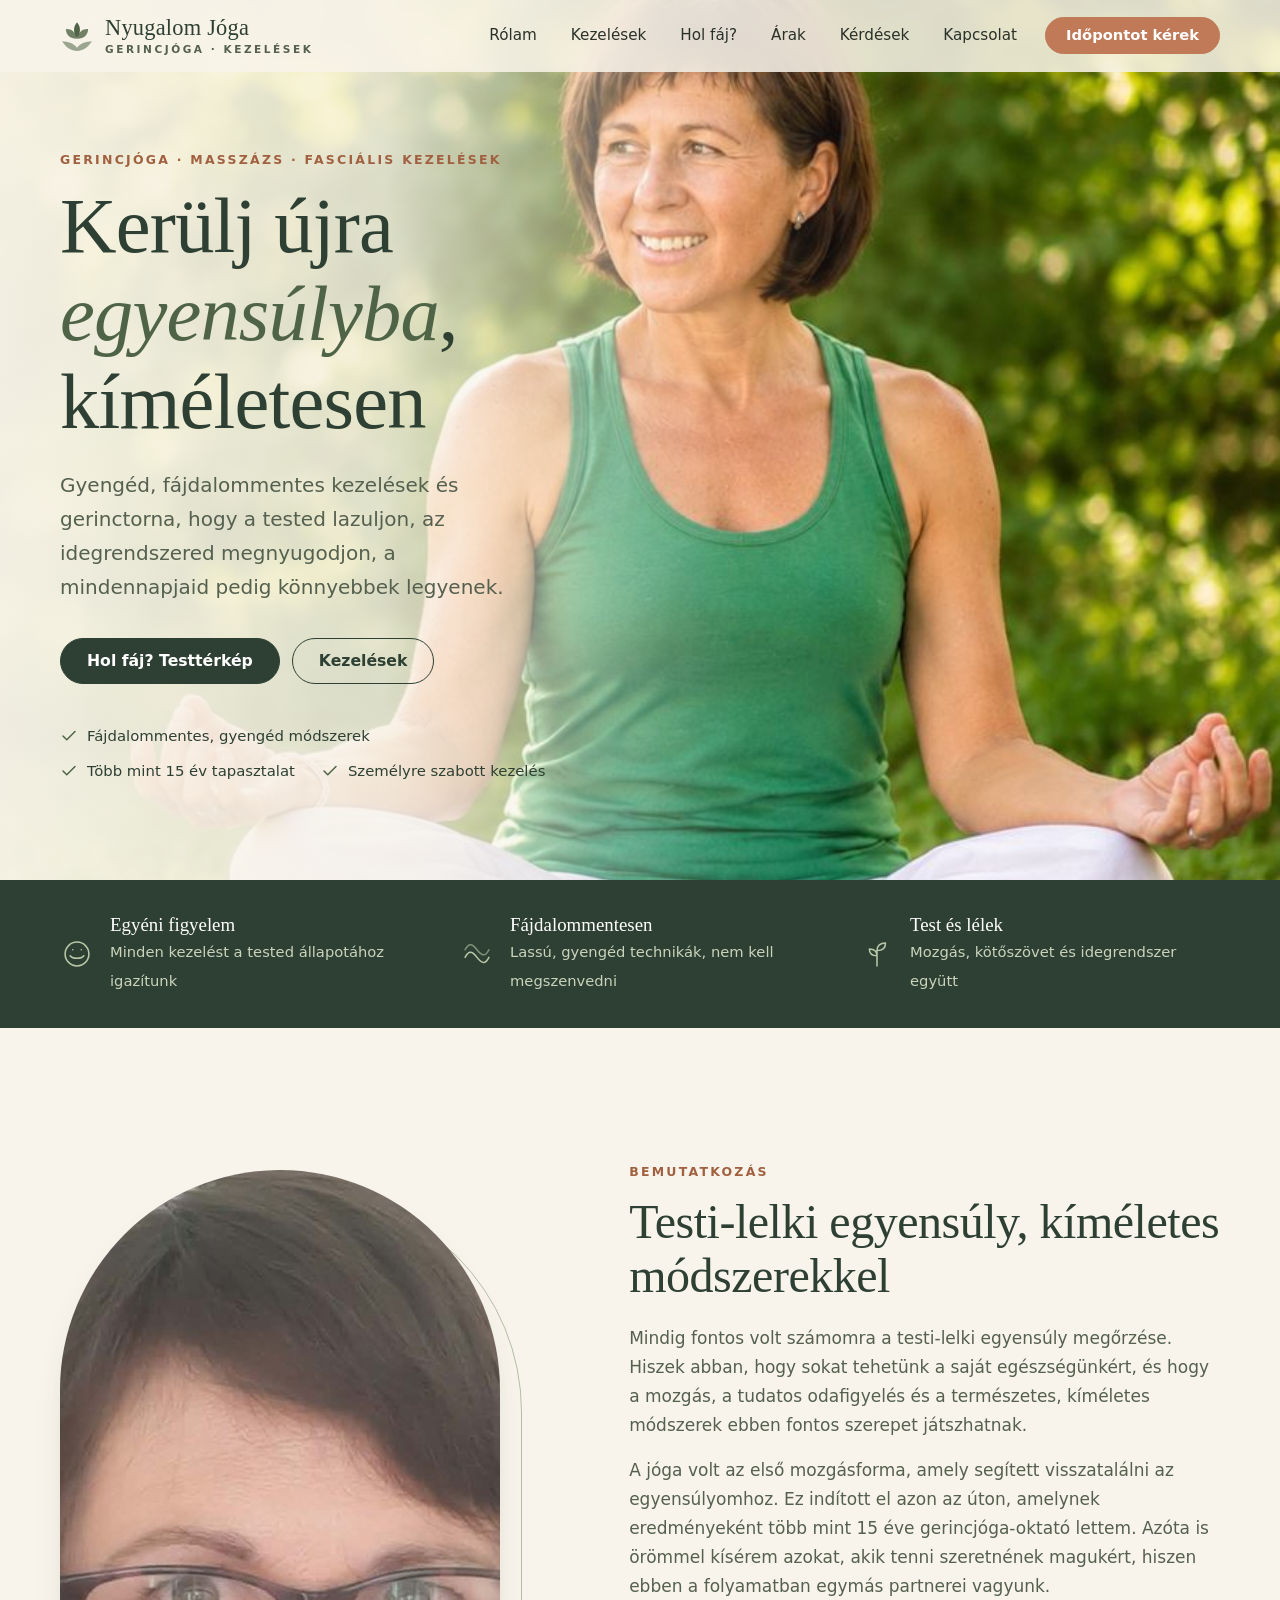
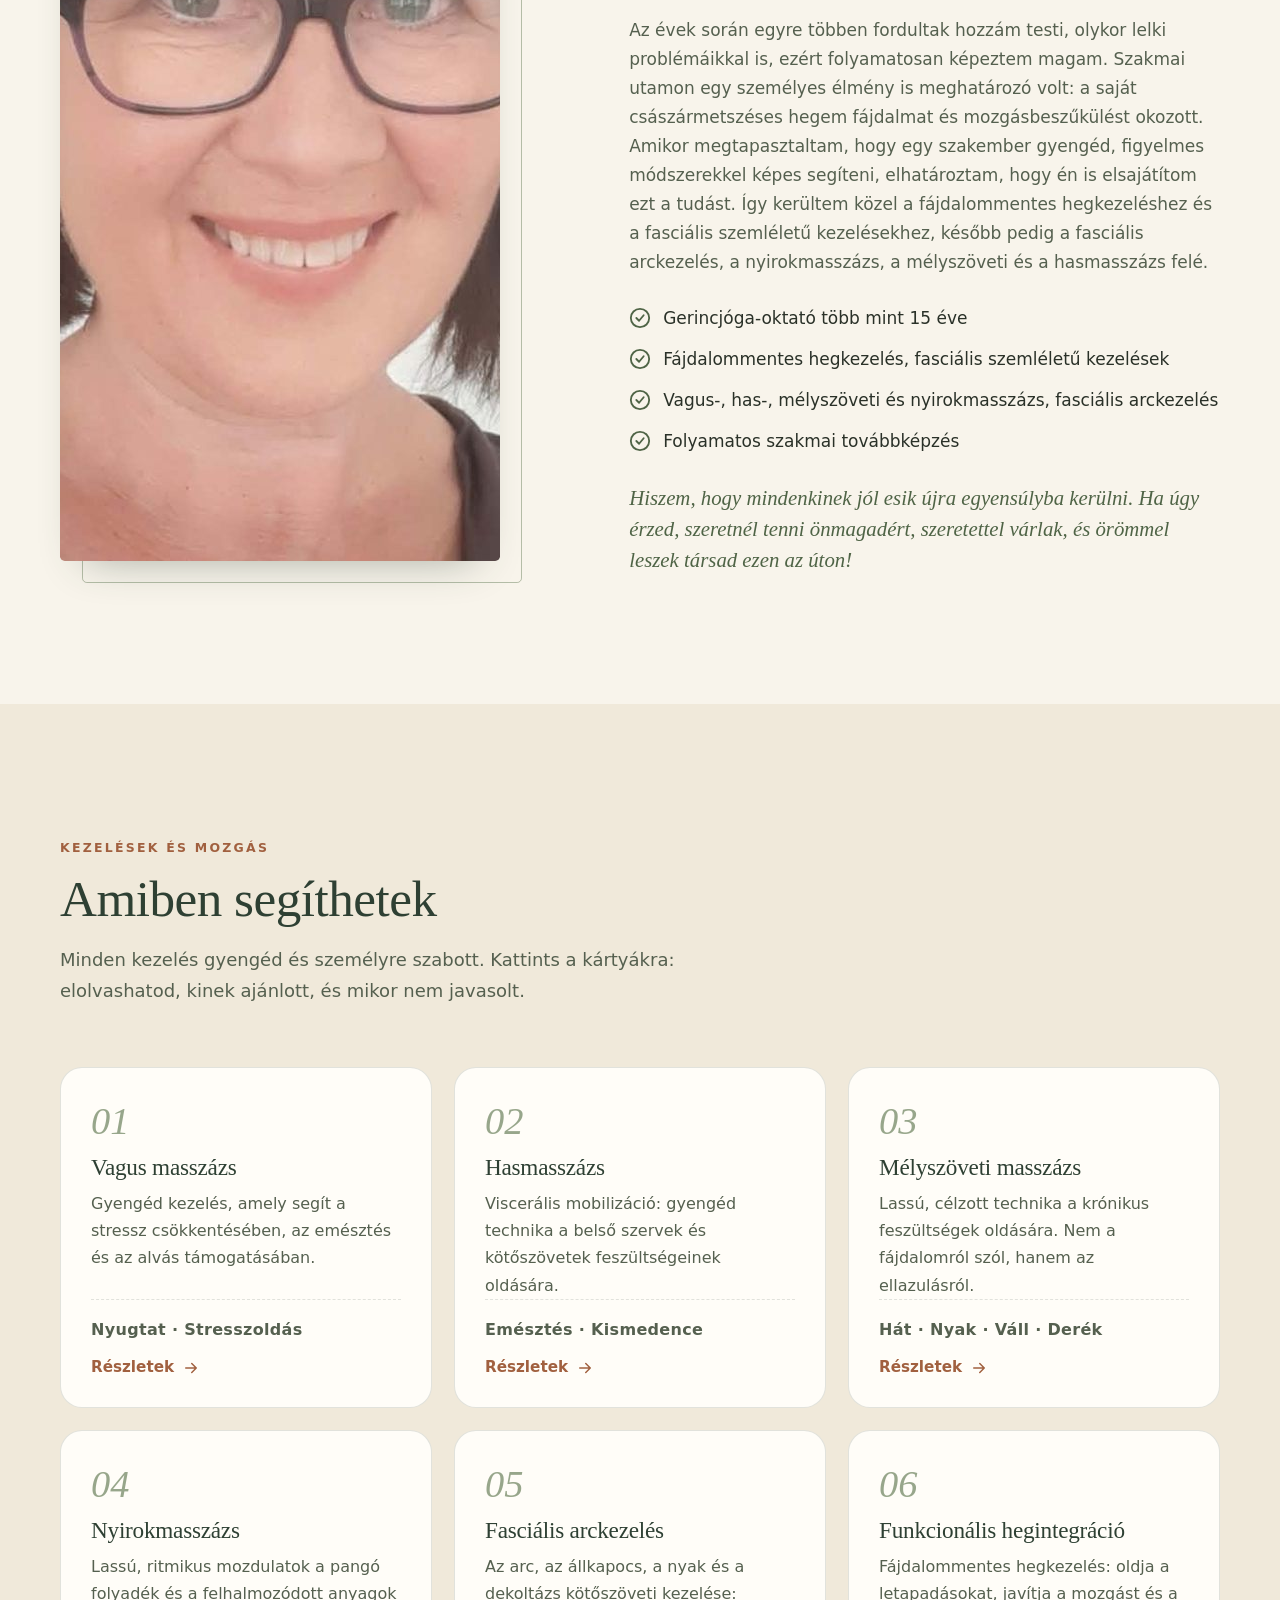
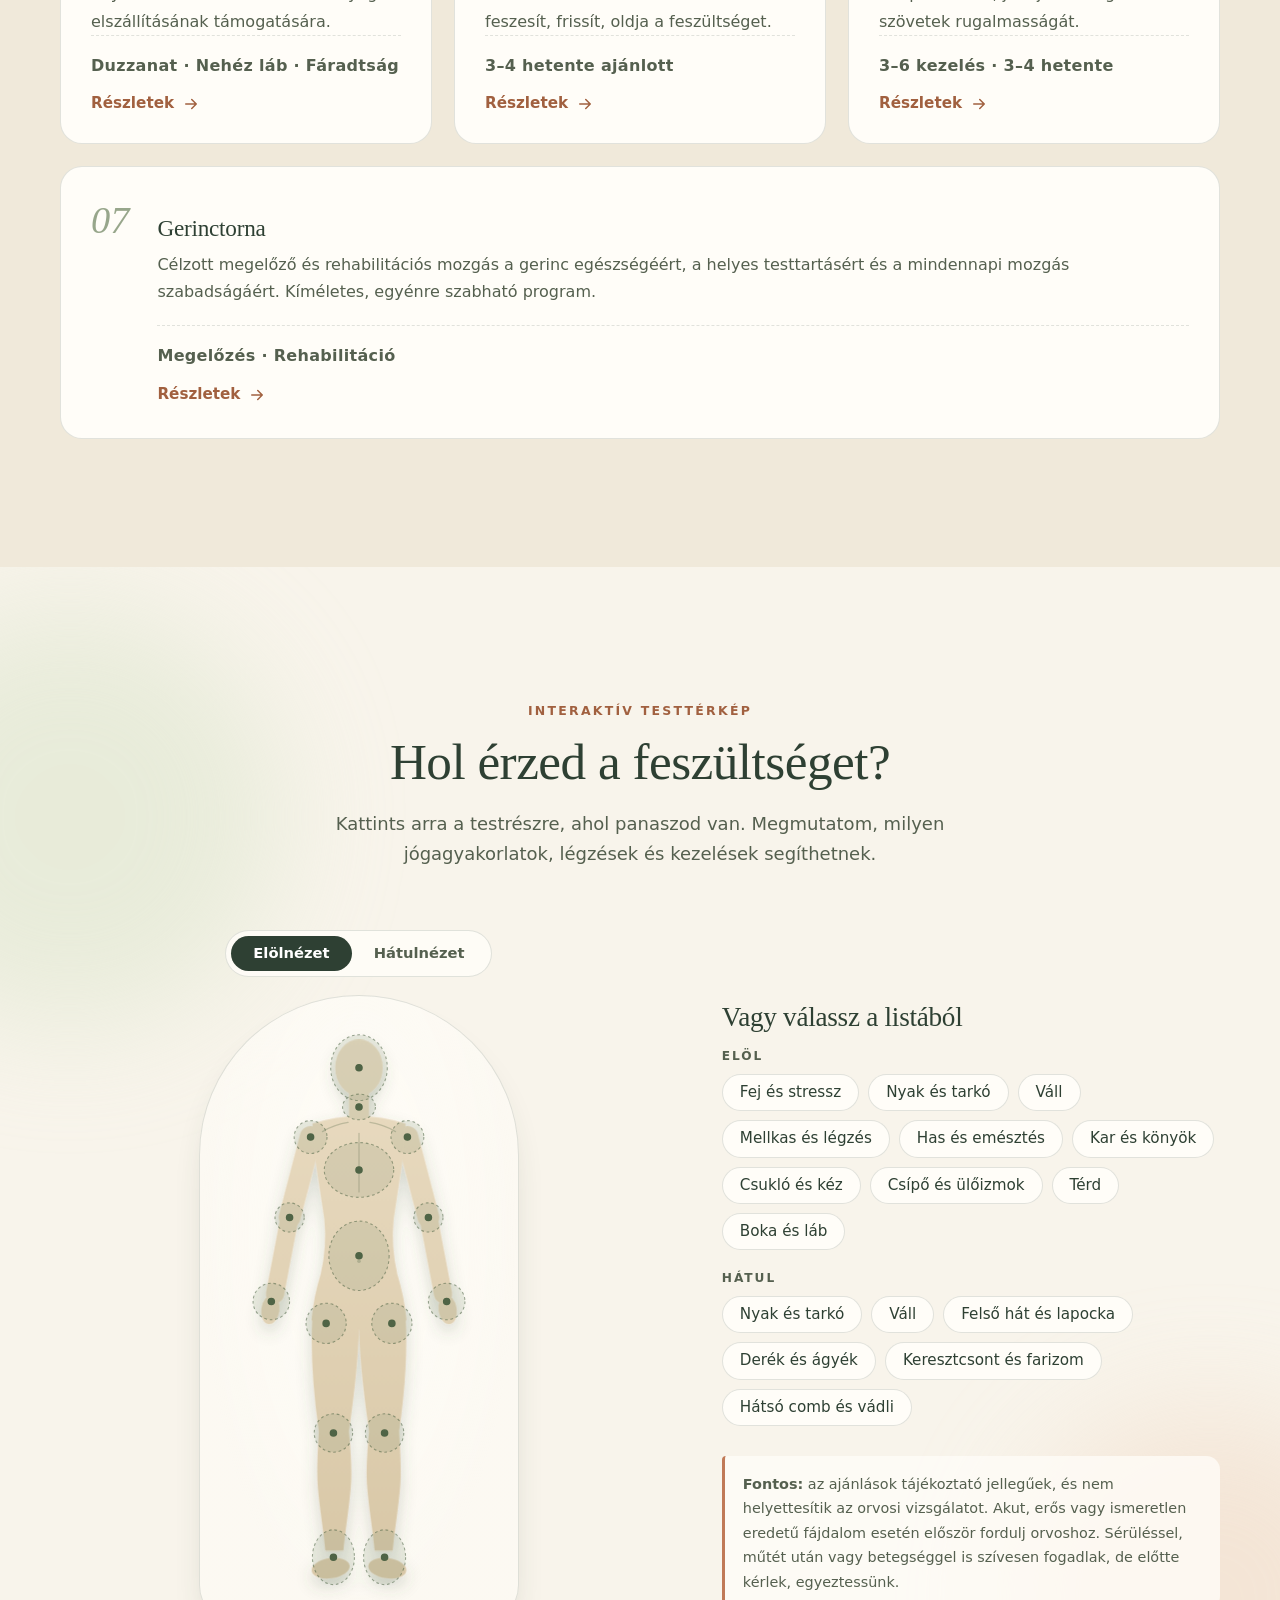
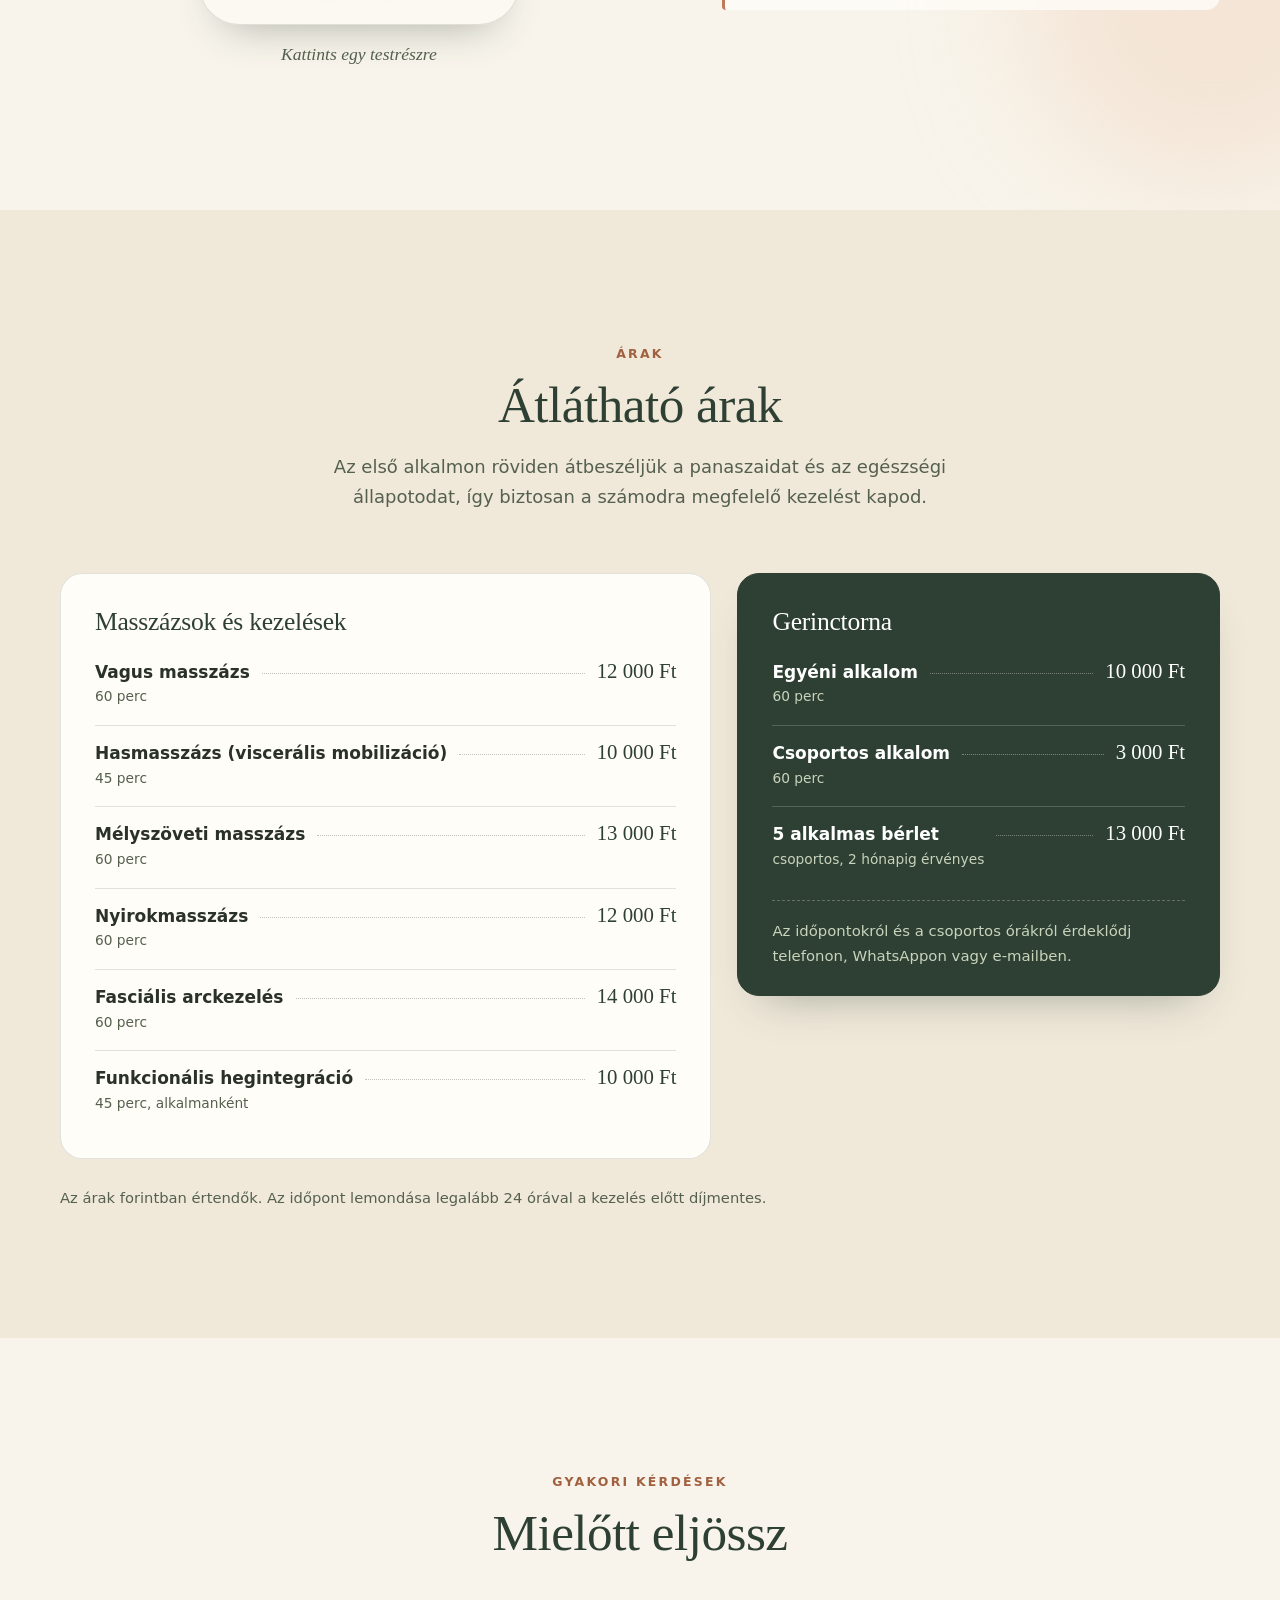
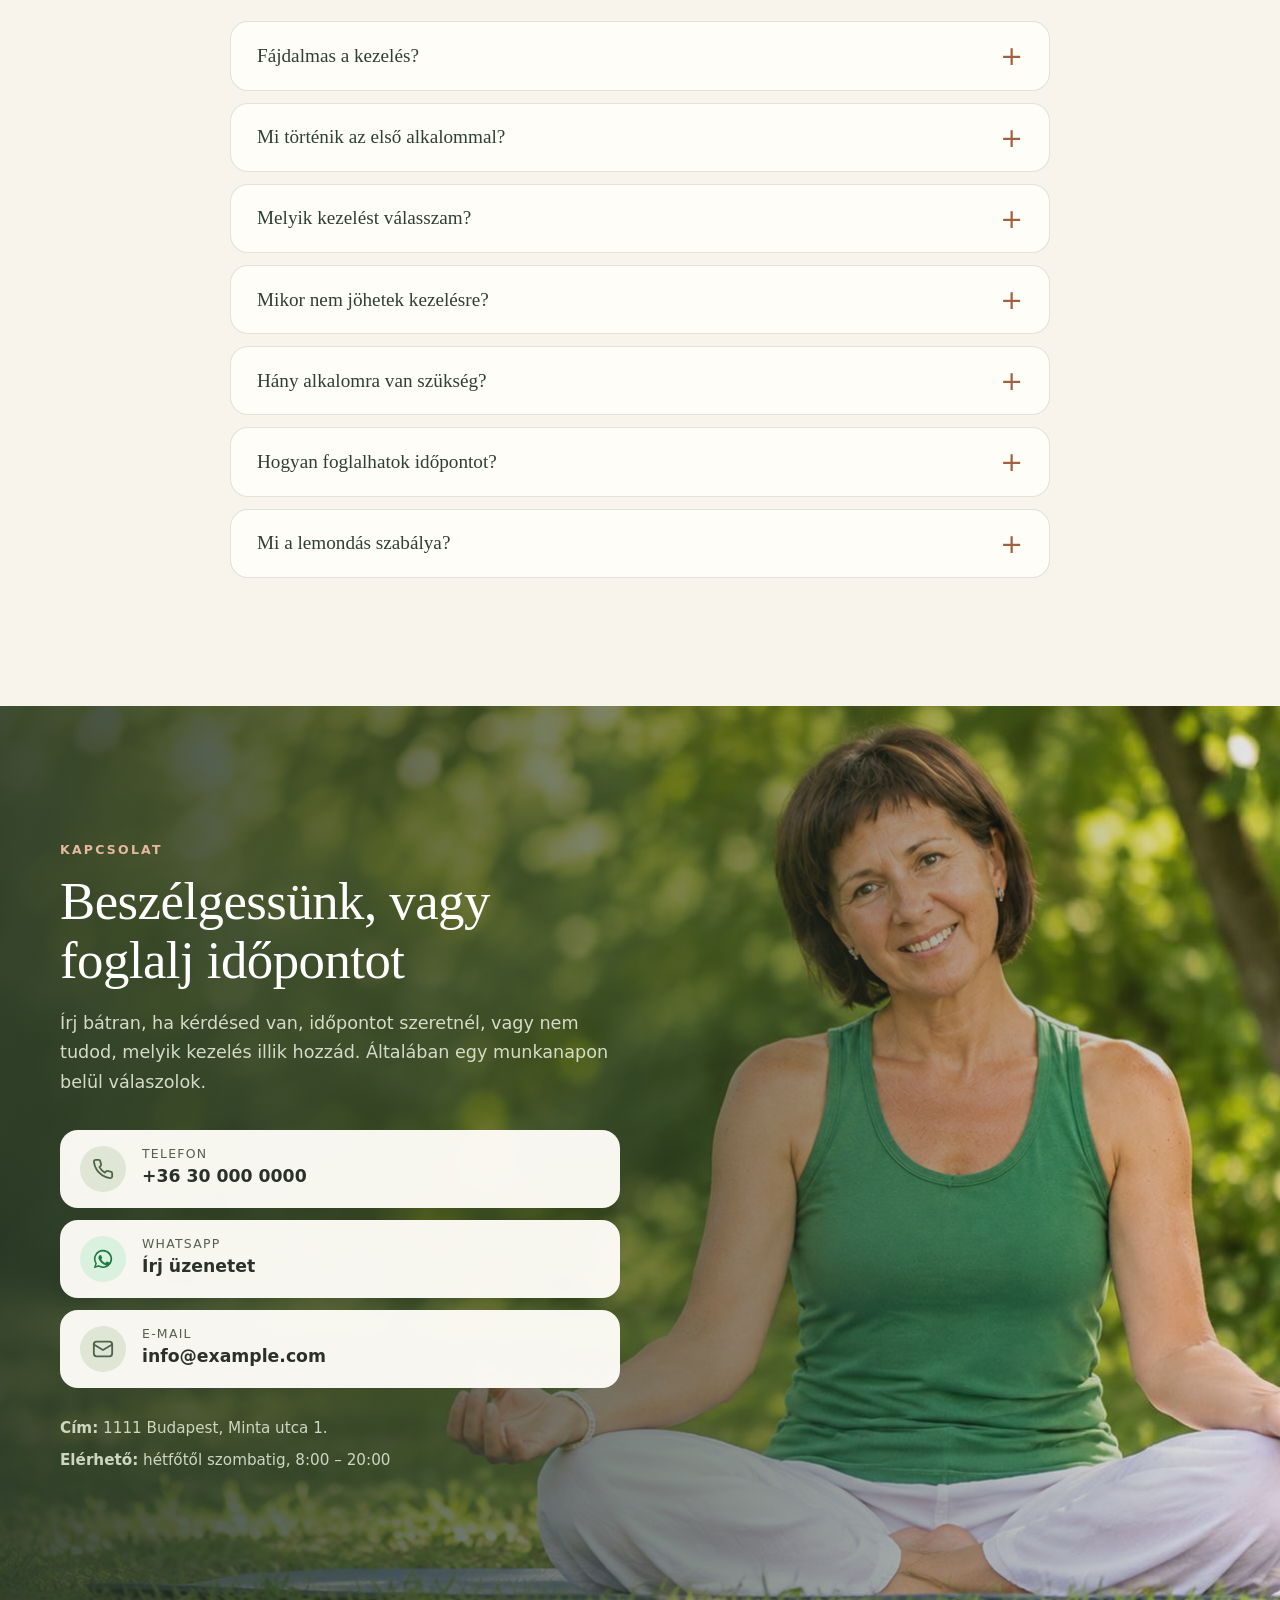
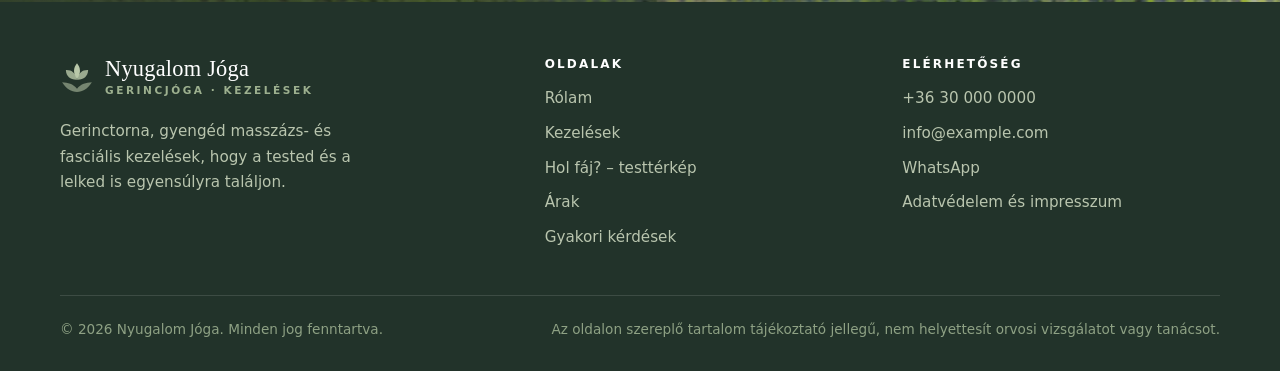
==== commit ff60684a: "Kezelések, bemutatkozás és portré frissítése a content mappa alapján - Új kezelés-szekció (7 kezelés" ====
--- a/index.html
+++ b/index.html
@@ -3,13 +3,13 @@
 <head>
   <meta charset="utf-8">
   <meta name="viewport" content="width=device-width, initial-scale=1">
-  <title>Nyugalom Jóga – jógaoktató, terápiás jóga és légzés</title>
-  <meta name="description" content="Jógaórák, egyéni foglalkozások és terápiás jóga. Fedezd fel az interaktív testtérképet: kattints a fájó testrészre, és megmutatjuk a hozzá illő gyakorlatokat.">
+  <title>Nyugalom Jóga – gerincjóga, masszázs és fasciális kezelések</title>
+  <meta name="description" content="Gerinctorna, vagus-, has-, mélyszöveti és nyirokmasszázs, fasciális arckezelés és fájdalommentes hegkezelés. Kattints a testtérképen arra a testrészre, ahol panaszod van.">
   <meta name="theme-color" content="#f8f4eb">
   <meta property="og:type" content="website">
   <meta property="og:locale" content="hu_HU">
-  <meta property="og:title" content="Nyugalom Jóga – jógaoktató">
-  <meta property="og:description" content="Jógaórák, egyéni foglalkozások, terápiás jóga. Interaktív testtérkép: találd meg a hozzád illő gyakorlatot.">
+  <meta property="og:title" content="Nyugalom Jóga – gerincjóga és kezelések">
+  <meta property="og:description" content="Gyengéd, fájdalommentes kezelések és gerinctorna az egyensúlyodért.">
   <link rel="icon" href="favicon.svg" type="image/svg+xml">
   <link rel="stylesheet" href="css/style.css">
   <script>document.documentElement.classList.add('js');</script>
@@ -29,7 +29,7 @@
         </svg>
         <span class="brand-text">
           <span class="brand-name">Nyugalom Jóga</span>
-          <span class="brand-sub">Jógaoktató</span>
+          <span class="brand-sub">Gerincjóga · Kezelések</span>
         </span>
       </a>
 
@@ -37,10 +37,10 @@
 
       <nav class="nav" id="nav" aria-label="Főmenü">
         <a href="#rolam">Rólam</a>
-        <a href="#szolgaltatasok">Szolgáltatások</a>
+        <a href="#szolgaltatasok">Kezelések</a>
         <a href="#testterkep">Hol fáj?</a>
         <a href="#arak">Árak</a>
-        <a href="#orarend">Órarend</a>
+        <a href="#gyik">Kérdések</a>
         <a href="#kapcsolat">Kapcsolat</a>
         <a class="btn btn--clay btn--sm" href="#kapcsolat">Időpontot kérek</a>
       </nav>
@@ -54,22 +54,22 @@
       <div class="hero-media">
         <picture>
           <source media="(max-width: 760px)" srcset="assets/img/hero-mobile.jpg">
-          <img src="assets/img/hero.jpg" alt="Mosolygó jógaoktató törökülésben ül a napsütötte zöld fűben" width="1672" height="941" fetchpriority="high">
+          <img src="assets/img/hero.jpg" alt="Nyugodt, mosolygó nő törökülésben a napsütötte zöld fűben" width="1672" height="941" fetchpriority="high">
         </picture>
       </div>
       <div class="container">
         <div class="hero-copy">
-          <span class="eyebrow">Jóga · Légzés · Terápiás mozgás</span>
-          <h1 id="hero-title">Találd meg a <em>nyugalmat</em> a mozgásban</h1>
-          <p class="hero-lead">Kíméletes, figyelmes jógaórák kezdőknek és haladóknak. Segítek, hogy a tested lazuljon, a légzésed elmélyüljön, a napjaid pedig könnyebbek legyenek.</p>
+          <span class="eyebrow">Gerincjóga · Masszázs · Fasciális kezelések</span>
+          <h1 id="hero-title">Kerülj újra <em>egyensúlyba</em>, kíméletesen</h1>
+          <p class="hero-lead">Gyengéd, fájdalommentes kezelések és gerinctorna, hogy a tested lazuljon, az idegrendszered megnyugodjon, a mindennapjaid pedig könnyebbek legyenek.</p>
           <div class="hero-actions">
             <a class="btn" href="#testterkep">Hol fáj? Testtérkép</a>
-            <a class="btn btn--ghost" href="#arak">Árak és bérletek</a>
+            <a class="btn btn--ghost" href="#szolgaltatasok">Kezelések</a>
           </div>
           <ul class="hero-facts">
-            <li><svg viewBox="0 0 24 24" fill="none" stroke="currentColor" stroke-width="2" stroke-linecap="round" stroke-linejoin="round" aria-hidden="true"><path d="M20 6 9 17l-5-5"/></svg>Kezdőknek is</li>
-            <li><svg viewBox="0 0 24 24" fill="none" stroke="currentColor" stroke-width="2" stroke-linecap="round" stroke-linejoin="round" aria-hidden="true"><path d="M20 6 9 17l-5-5"/></svg>Kis létszámú csoportok</li>
-            <li><svg viewBox="0 0 24 24" fill="none" stroke="currentColor" stroke-width="2" stroke-linecap="round" stroke-linejoin="round" aria-hidden="true"><path d="M20 6 9 17l-5-5"/></svg>Első alkalom kedvezménnyel</li>
+            <li><svg viewBox="0 0 24 24" fill="none" stroke="currentColor" stroke-width="2" stroke-linecap="round" stroke-linejoin="round" aria-hidden="true"><path d="M20 6 9 17l-5-5"/></svg>Fájdalommentes, gyengéd módszerek</li>
+            <li><svg viewBox="0 0 24 24" fill="none" stroke="currentColor" stroke-width="2" stroke-linecap="round" stroke-linejoin="round" aria-hidden="true"><path d="M20 6 9 17l-5-5"/></svg>Több mint 15 év tapasztalat</li>
+            <li><svg viewBox="0 0 24 24" fill="none" stroke="currentColor" stroke-width="2" stroke-linecap="round" stroke-linejoin="round" aria-hidden="true"><path d="M20 6 9 17l-5-5"/></svg>Személyre szabott kezelés</li>
           </ul>
         </div>
       </div>
@@ -81,15 +81,15 @@
         <ul>
           <li>
             <svg viewBox="0 0 40 40" fill="none" stroke="currentColor" stroke-width="1.8" stroke-linecap="round" stroke-linejoin="round" aria-hidden="true"><circle cx="20" cy="20" r="14"/><path d="M12 22c3 4 13 4 16 0M15 15h.01M25 15h.01"/></svg>
-            <div><strong>Egyéni figyelem</strong><span>Minden gyakorlatot a tested szerint igazítunk</span></div>
+            <div><strong>Egyéni figyelem</strong><span>Minden kezelést a tested állapotához igazítunk</span></div>
           </li>
           <li>
             <svg viewBox="0 0 40 40" fill="none" stroke="currentColor" stroke-width="1.8" stroke-linecap="round" stroke-linejoin="round" aria-hidden="true"><path d="M6 24c4-8 8-8 14 0s10 8 14 0"/><path d="M6 15c4-8 8-8 14 0s10 8 14 0" opacity=".6"/></svg>
-            <div><strong>Természetes tempó</strong><span>Nincs verseny, csak a saját ritmusod</span></div>
+            <div><strong>Fájdalommentesen</strong><span>Lassú, gyengéd technikák, nem kell megszenvedni</span></div>
           </li>
           <li>
             <svg viewBox="0 0 40 40" fill="none" stroke="currentColor" stroke-width="1.8" stroke-linecap="round" stroke-linejoin="round" aria-hidden="true"><path d="M20 34V16M20 16c0-6 4-9 10-9 0 6-3 9-10 9zM20 22c0-5-3-8-9-8 0 5 3 8 9 8z"/></svg>
-            <div><strong>Test és lélek</strong><span>Mozgás, légzés és tudatos jelenlét együtt</span></div>
+            <div><strong>Test és lélek</strong><span>Mozgás, kötőszövet és idegrendszer együtt</span></div>
           </li>
         </ul>
       </div>
@@ -99,21 +99,21 @@
     <section class="section" id="rolam" aria-labelledby="rolam-title">
       <div class="container about-grid">
         <div class="about-photo reveal">
-          <img src="assets/img/about.jpg" alt="A jógaoktató meditációs testtartásban a szabadban" width="900" height="900" loading="lazy">
+          <img src="assets/img/portre.jpg" alt="Mosolygó, szemüveges, barna hajú nő portréja" width="860" height="991" loading="lazy">
         </div>
         <div class="about-copy reveal" style="--d:.1s">
-          <span class="eyebrow">Rólam</span>
-          <h2 id="rolam-title">Hiszem, hogy a jóga mindenkié</h2>
-          <!-- TODO: cseréld le a saját bemutatkozó szövegedre -->
-          <p>Több mint tíz éve tanítok jógát, és azóta is ugyanazt tapasztalom: nem a tökéletes póz számít, hanem az, hogy figyelj magadra. Az óráimon nyugodt, támogató környezetben dolgozunk, ahol senkinek nem kell bizonyítania.</p>
-          <p>Különösen közel áll hozzám a gerinc- és terápiás jóga, a légzésgyakorlatok és a mély relaxáció. Sokan ülőmunka, stressz vagy sérülés után érkeznek hozzám – együtt találjuk meg azt a mozgássort, ami valóban jót tesz nekik.</p>
+          <span class="eyebrow">Bemutatkozás</span>
+          <h2 id="rolam-title">Testi-lelki egyensúly, kíméletes módszerekkel</h2>
+          <p>Mindig fontos volt számomra a testi-lelki egyensúly megőrzése. Hiszek abban, hogy sokat tehetünk a saját egészségünkért, és hogy a mozgás, a tudatos odafigyelés és a természetes, kíméletes módszerek ebben fontos szerepet játszhatnak.</p>
+          <p>A jóga volt az első mozgásforma, amely segített visszatalálni az egyensúlyomhoz. Ez indított el azon az úton, amelynek eredményeként több mint 15 éve gerincjóga-oktató lettem. Azóta is örömmel kísérem azokat, akik tenni szeretnének magukért, hiszen ebben a folyamatban egymás partnerei vagyunk.</p>
+          <p>Az évek során egyre többen fordultak hozzám testi, olykor lelki problémáikkal is, ezért folyamatosan képeztem magam. Szakmai utamon egy személyes élmény is meghatározó volt: a saját császármetszéses hegem fájdalmat és mozgásbeszűkülést okozott. Amikor megtapasztaltam, hogy egy szakember gyengéd, figyelmes módszerekkel képes segíteni, elhatároztam, hogy én is elsajátítom ezt a tudást. Így kerültem közel a fájdalommentes hegkezeléshez és a fasciális szemléletű kezelésekhez, később pedig a fasciális arckezelés, a nyirokmasszázs, a mélyszöveti és a hasmasszázs felé.</p>
           <ul class="about-list">
-            <li><svg viewBox="0 0 24 24" fill="none" stroke="currentColor" stroke-width="2" stroke-linecap="round" stroke-linejoin="round" aria-hidden="true"><circle cx="12" cy="12" r="10"/><path d="m8 12 3 3 5-6"/></svg>Okleveles jógaoktató (Hatha, Vinyasa)</li>
-            <li><svg viewBox="0 0 24 24" fill="none" stroke="currentColor" stroke-width="2" stroke-linecap="round" stroke-linejoin="round" aria-hidden="true"><circle cx="12" cy="12" r="10"/><path d="m8 12 3 3 5-6"/></svg>Terápiás jóga és gerincvédő mozgás továbbképzés</li>
-            <li><svg viewBox="0 0 24 24" fill="none" stroke="currentColor" stroke-width="2" stroke-linecap="round" stroke-linejoin="round" aria-hidden="true"><circle cx="12" cy="12" r="10"/><path d="m8 12 3 3 5-6"/></svg>Légzés- és meditációs oktatói képzés</li>
-            <li><svg viewBox="0 0 24 24" fill="none" stroke="currentColor" stroke-width="2" stroke-linecap="round" stroke-linejoin="round" aria-hidden="true"><circle cx="12" cy="12" r="10"/><path d="m8 12 3 3 5-6"/></svg>Masszőr végzettség</li>
+            <li><svg viewBox="0 0 24 24" fill="none" stroke="currentColor" stroke-width="2" stroke-linecap="round" stroke-linejoin="round" aria-hidden="true"><circle cx="12" cy="12" r="10"/><path d="m8 12 3 3 5-6"/></svg>Gerincjóga-oktató több mint 15 éve</li>
+            <li><svg viewBox="0 0 24 24" fill="none" stroke="currentColor" stroke-width="2" stroke-linecap="round" stroke-linejoin="round" aria-hidden="true"><circle cx="12" cy="12" r="10"/><path d="m8 12 3 3 5-6"/></svg>Fájdalommentes hegkezelés, fasciális szemléletű kezelések</li>
+            <li><svg viewBox="0 0 24 24" fill="none" stroke="currentColor" stroke-width="2" stroke-linecap="round" stroke-linejoin="round" aria-hidden="true"><circle cx="12" cy="12" r="10"/><path d="m8 12 3 3 5-6"/></svg>Vagus-, has-, mélyszöveti és nyirokmasszázs, fasciális arckezelés</li>
+            <li><svg viewBox="0 0 24 24" fill="none" stroke="currentColor" stroke-width="2" stroke-linecap="round" stroke-linejoin="round" aria-hidden="true"><circle cx="12" cy="12" r="10"/><path d="m8 12 3 3 5-6"/></svg>Folyamatos szakmai továbbképzés</li>
           </ul>
-          <p class="signature">Namaste</p>
+          <p class="closing">Hiszem, hogy mindenkinek jól esik újra egyensúlyba kerülni. Ha úgy érzed, szeretnél tenni önmagadért, szeretettel várlak, és örömmel leszek társad ezen az úton!</p>
         </div>
       </div>
     </section>
@@ -122,47 +122,62 @@
     <section class="section section--tint" id="szolgaltatasok" aria-labelledby="szolg-title">
       <div class="container">
         <header class="section-head reveal">
-          <span class="eyebrow">Szolgáltatások</span>
-          <h2 id="szolg-title">Amit kínálok</h2>
-          <p>Akár csoportban, akár egyénileg szeretnél kezdeni, megtaláljuk a hozzád illő formát.</p>
+          <span class="eyebrow">Kezelések és mozgás</span>
+          <h2 id="szolg-title">Amiben segíthetek</h2>
+          <p>Minden kezelés gyengéd és személyre szabott. Kattints a kártyákra: elolvashatod, kinek ajánlott, és mikor nem javasolt.</p>
         </header>
 
-        <div class="cards">
+        <div class="cards cards--services">
           <article class="card reveal">
             <span class="card-num">01</span>
-            <h3>Csoportos jógaórák</h3>
-            <p>Hatha és Vinyasa órák kis létszámban, minden szinten. Átmozgatás, erősítés, nyújtás és záró relaxáció.</p>
-            <p class="card-meta">60–75 perc · max. 10 fő</p>
-          </article>
-          <article class="card reveal" style="--d:.08s">
+            <h3>Vagus masszázs</h3>
+            <p>Gyengéd kezelés, amely segít a stressz csökkentésében, az emésztés és az alvás támogatásában.</p>
+            <p class="card-meta">Nyugtat · Stresszoldás</p>
+            <button type="button" class="card-link" data-service="vagus">Részletek <svg viewBox="0 0 24 24" fill="none" stroke="currentColor" stroke-width="2" stroke-linecap="round" stroke-linejoin="round" aria-hidden="true"><path d="M5 12h14M13 6l6 6-6 6"/></svg></button>
+          </article>
+          <article class="card reveal" style="--d:.06s">
             <span class="card-num">02</span>
-            <h3>Egyéni foglalkozás</h3>
-            <p>Személyre szabott gyakorlatsor a céljaid és az állapotod szerint. Stúdióban, nálad otthon vagy online.</p>
-            <p class="card-meta">60 perc · előzetes egyeztetéssel</p>
-          </article>
-          <article class="card reveal" style="--d:.16s">
+            <h3>Hasmasszázs</h3>
+            <p>Viscerális mobilizáció: gyengéd technika a belső szervek és kötőszövetek feszültségeinek oldására.</p>
+            <p class="card-meta">Emésztés · Kismedence</p>
+            <button type="button" class="card-link" data-service="has">Részletek <svg viewBox="0 0 24 24" fill="none" stroke="currentColor" stroke-width="2" stroke-linecap="round" stroke-linejoin="round" aria-hidden="true"><path d="M5 12h14M13 6l6 6-6 6"/></svg></button>
+          </article>
+          <article class="card reveal" style="--d:.12s">
             <span class="card-num">03</span>
-            <h3>Gerinc- és terápiás jóga</h3>
-            <p>Kíméletes gyakorlatok hát-, derék-, nyak- és vállpanaszokra, ülőmunka vagy sérülés után.</p>
-            <p class="card-meta">45–60 perc · kezdőknek ajánlott</p>
+            <h3>Mélyszöveti masszázs</h3>
+            <p>Lassú, célzott technika a krónikus feszültségek oldására. Nem a fájdalomról szól, hanem az ellazulásról.</p>
+            <p class="card-meta">Hát · Nyak · Váll · Derék</p>
+            <button type="button" class="card-link" data-service="melyszoveti">Részletek <svg viewBox="0 0 24 24" fill="none" stroke="currentColor" stroke-width="2" stroke-linecap="round" stroke-linejoin="round" aria-hidden="true"><path d="M5 12h14M13 6l6 6-6 6"/></svg></button>
           </article>
           <article class="card reveal">
             <span class="card-num">04</span>
-            <h3>Légzés és meditáció</h3>
-            <p>Pránájáma, jóga nidra és vezetett relaxáció a stressz csökkentésére és a jobb alvásért.</p>
-            <p class="card-meta">60 perc · hétköznap esténként</p>
-          </article>
-          <article class="card reveal" style="--d:.08s">
+            <h3>Nyirokmasszázs</h3>
+            <p>Lassú, ritmikus mozdulatok a pangó folyadék és a felhalmozódott anyagok elszállításának támogatására.</p>
+            <p class="card-meta">Duzzanat · Nehéz láb · Fáradtság</p>
+            <button type="button" class="card-link" data-service="nyirok">Részletek <svg viewBox="0 0 24 24" fill="none" stroke="currentColor" stroke-width="2" stroke-linecap="round" stroke-linejoin="round" aria-hidden="true"><path d="M5 12h14M13 6l6 6-6 6"/></svg></button>
+          </article>
+          <article class="card reveal" style="--d:.06s">
             <span class="card-num">05</span>
-            <h3>Masszázs és relaxáció</h3>
-            <p>Lazító nyak-váll, hát- és talpmasszázs. A jógagyakorlatok kiegészítéseként vagy önálló kezelésként.</p>
-            <p class="card-meta">60 perc · időpontfoglalással</p>
-          </article>
-          <article class="card reveal" style="--d:.16s">
+            <h3>Fasciális arckezelés</h3>
+            <p>Az arc, az állkapocs, a nyak és a dekoltázs kötőszöveti kezelése: feszesít, frissít, oldja a feszültséget.</p>
+            <p class="card-meta">3–4 hetente ajánlott</p>
+            <button type="button" class="card-link" data-service="arc">Részletek <svg viewBox="0 0 24 24" fill="none" stroke="currentColor" stroke-width="2" stroke-linecap="round" stroke-linejoin="round" aria-hidden="true"><path d="M5 12h14M13 6l6 6-6 6"/></svg></button>
+          </article>
+          <article class="card reveal" style="--d:.12s">
             <span class="card-num">06</span>
-            <h3>Céges és közösségi alkalmak</h3>
-            <p>Irodai jóga, workshop, csapatépítő és rendezvények – a helyszínen vagy online, egyedi ajánlat alapján.</p>
-            <p class="card-meta">Egyedi ajánlat</p>
+            <h3>Funkcionális hegintegráció</h3>
+            <p>Fájdalommentes hegkezelés: oldja a letapadásokat, javítja a mozgást és a szövetek rugalmasságát.</p>
+            <p class="card-meta">3–6 kezelés · 3–4 hetente</p>
+            <button type="button" class="card-link" data-service="heg">Részletek <svg viewBox="0 0 24 24" fill="none" stroke="currentColor" stroke-width="2" stroke-linecap="round" stroke-linejoin="round" aria-hidden="true"><path d="M5 12h14M13 6l6 6-6 6"/></svg></button>
+          </article>
+          <article class="card card--wide reveal">
+            <span class="card-num">07</span>
+            <div>
+              <h3>Gerinctorna</h3>
+              <p>Célzott megelőző és rehabilitációs mozgás a gerinc egészségéért, a helyes testtartásért és a mindennapi mozgás szabadságáért. Kíméletes, egyénre szabható program.</p>
+              <p class="card-meta">Megelőzés · Rehabilitáció</p>
+              <button type="button" class="card-link" data-service="gerinctorna">Részletek <svg viewBox="0 0 24 24" fill="none" stroke="currentColor" stroke-width="2" stroke-linecap="round" stroke-linejoin="round" aria-hidden="true"><path d="M5 12h14M13 6l6 6-6 6"/></svg></button>
+            </div>
           </article>
         </div>
       </div>
@@ -253,7 +268,7 @@
               <h4>Hátul</h4>
               <ul class="chips" id="chips-back"></ul>
             </div>
-            <p class="map-note"><strong>Fontos:</strong> az ajánlások tájékoztató jellegűek, és nem helyettesítik az orvosi vizsgálatot. Akut, erős vagy ismeretlen eredetű fájdalom esetén először fordulj orvoshoz. Sérüléssel vagy betegséggel is szívesen fogadlak – előtte egyeztessünk.</p>
+            <p class="map-note"><strong>Fontos:</strong> az ajánlások tájékoztató jellegűek, és nem helyettesítik az orvosi vizsgálatot. Akut, erős vagy ismeretlen eredetű fájdalom esetén először fordulj orvoshoz. Sérüléssel, műtét után vagy betegséggel is szívesen fogadlak, de előtte kérlek, egyeztessünk.</p>
           </aside>
         </div>
       </div>
@@ -264,146 +279,75 @@
       <div class="container">
         <header class="section-head section-head--center reveal">
           <span class="eyebrow">Árak</span>
-          <h2 id="arak-title">Átlátható árak, rejtett költség nélkül</h2>
-          <p>Bérlettel kedvezőbb. Az első alkalom kedvezményes, hogy nyugodtan kipróbálhasd.</p>
+          <h2 id="arak-title">Átlátható árak</h2>
+          <p>Az első alkalmon röviden átbeszéljük a panaszaidat és az egészségi állapotodat, így biztosan a számodra megfelelő kezelést kapod.</p>
         </header>
 
-        <!-- TODO: írd át a valós árakra -->
-        <div class="price-grid">
-          <article class="price-card reveal">
-            <h3>Alkalmi belépő</h3>
-            <p class="price">3 500<small>Ft</small></p>
-            <p class="per">1 alkalom</p>
-            <ul>
-              <li><svg viewBox="0 0 24 24" fill="none" stroke="currentColor" stroke-width="2.2" stroke-linecap="round" stroke-linejoin="round" aria-hidden="true"><path d="M20 6 9 17l-5-5"/></svg>Bármelyik csoportos óra</li>
-              <li><svg viewBox="0 0 24 24" fill="none" stroke="currentColor" stroke-width="2.2" stroke-linecap="round" stroke-linejoin="round" aria-hidden="true"><path d="M20 6 9 17l-5-5"/></svg>Matrac és kellékek használata</li>
-              <li><svg viewBox="0 0 24 24" fill="none" stroke="currentColor" stroke-width="2.2" stroke-linecap="round" stroke-linejoin="round" aria-hidden="true"><path d="M20 6 9 17l-5-5"/></svg>Előzetes foglalás nem kötelező</li>
+        <!-- TODO: ÍRD ÁT A VALÓS ÁRAKRA ÉS IDŐTARTAMOKRA (a mostani számok csak mintaként szerepelnek) -->
+        <div class="price-columns">
+          <div class="price-block reveal">
+            <h3>Masszázsok és kezelések</h3>
+            <ul class="price-list">
+              <li><span><strong>Vagus masszázs</strong><small>60 perc</small></span><i></i><b>12 000 Ft</b></li>
+              <li><span><strong>Hasmasszázs (viscerális mobilizáció)</strong><small>45 perc</small></span><i></i><b>10 000 Ft</b></li>
+              <li><span><strong>Mélyszöveti masszázs</strong><small>60 perc</small></span><i></i><b>13 000 Ft</b></li>
+              <li><span><strong>Nyirokmasszázs</strong><small>60 perc</small></span><i></i><b>12 000 Ft</b></li>
+              <li><span><strong>Fasciális arckezelés</strong><small>60 perc</small></span><i></i><b>14 000 Ft</b></li>
+              <li><span><strong>Funkcionális hegintegráció</strong><small>45 perc, alkalmanként</small></span><i></i><b>10 000 Ft</b></li>
             </ul>
-          </article>
-
-          <article class="price-card price-card--featured reveal" style="--d:.08s">
-            <span class="ribbon">Legnépszerűbb</span>
-            <h3>10 alkalmas bérlet</h3>
-            <p class="price">29 000<small>Ft</small></p>
-            <p class="per">2 900 Ft / alkalom</p>
-            <ul>
-              <li><svg viewBox="0 0 24 24" fill="none" stroke="currentColor" stroke-width="2.2" stroke-linecap="round" stroke-linejoin="round" aria-hidden="true"><path d="M20 6 9 17l-5-5"/></svg>4 hónapig érvényes</li>
-              <li><svg viewBox="0 0 24 24" fill="none" stroke="currentColor" stroke-width="2.2" stroke-linecap="round" stroke-linejoin="round" aria-hidden="true"><path d="M20 6 9 17l-5-5"/></svg>Bármelyik csoportos óra</li>
-              <li><svg viewBox="0 0 24 24" fill="none" stroke="currentColor" stroke-width="2.2" stroke-linecap="round" stroke-linejoin="round" aria-hidden="true"><path d="M20 6 9 17l-5-5"/></svg>Átadható családtagnak, barátnak</li>
+          </div>
+
+          <div class="price-block price-block--featured reveal" style="--d:.1s">
+            <h3>Gerinctorna</h3>
+            <ul class="price-list">
+              <li><span><strong>Egyéni alkalom</strong><small>60 perc</small></span><i></i><b>10 000 Ft</b></li>
+              <li><span><strong>Csoportos alkalom</strong><small>60 perc</small></span><i></i><b>3 000 Ft</b></li>
+              <li><span><strong>5 alkalmas bérlet</strong><small>csoportos, 2 hónapig érvényes</small></span><i></i><b>13 000 Ft</b></li>
             </ul>
-          </article>
-
-          <article class="price-card reveal" style="--d:.16s">
-            <h3>5 alkalmas bérlet</h3>
-            <p class="price">16 000<small>Ft</small></p>
-            <p class="per">3 200 Ft / alkalom</p>
-            <ul>
-              <li><svg viewBox="0 0 24 24" fill="none" stroke="currentColor" stroke-width="2.2" stroke-linecap="round" stroke-linejoin="round" aria-hidden="true"><path d="M20 6 9 17l-5-5"/></svg>2 hónapig érvényes</li>
-              <li><svg viewBox="0 0 24 24" fill="none" stroke="currentColor" stroke-width="2.2" stroke-linecap="round" stroke-linejoin="round" aria-hidden="true"><path d="M20 6 9 17l-5-5"/></svg>Bármelyik csoportos óra</li>
-              <li><svg viewBox="0 0 24 24" fill="none" stroke="currentColor" stroke-width="2.2" stroke-linecap="round" stroke-linejoin="round" aria-hidden="true"><path d="M20 6 9 17l-5-5"/></svg>Ideális a kezdéshez</li>
-            </ul>
-          </article>
-        </div>
-
-        <div class="extras reveal">
-          <h3>Egyéni és egyéb szolgáltatások</h3>
-          <ul>
-            <li><span>Próbaóra (első alkalom)</span><i></i><b>2 000 Ft</b></li>
-            <li><span>Egyéni óra, 60 perc<small>stúdióban</small></span><i></i><b>12 000 Ft</b></li>
-            <li><span>Egyéni óra, online, 60 perc</span><i></i><b>9 000 Ft</b></li>
-          </ul>
-          <ul>
-            <li><span>Páros / mini csoport (2–4 fő)<small>óránként</small></span><i></i><b>16 000 Ft</b></li>
-            <li><span>Masszázs, 60 perc</span><i></i><b>10 000 Ft</b></li>
-            <li><span>Céges alkalom, workshop</span><i></i><b>egyedi ajánlat</b></li>
-          </ul>
-        </div>
-        <p class="price-note reveal">Az árak forintban értendők. Az órák lemondása az óra kezdete előtt legalább 12 órával díjmentes.</p>
-      </div>
-    </section>
-
-    <!-- ===================== ÓRAREND ===================== -->
-    <section class="section" id="orarend" aria-labelledby="ora-title">
-      <div class="container" style="max-width: 980px;">
-        <header class="section-head reveal">
-          <span class="eyebrow">Órarend</span>
-          <h2 id="ora-title">Heti órák</h2>
-          <p>Gyere el bármelyik órára – a bérletek mindegyikre érvényesek.</p>
-        </header>
-
-        <!-- TODO: írd át a valós órarendre -->
-        <div class="schedule reveal">
-          <div class="schedule-row">
-            <span class="schedule-day">Hétfő</span>
-            <span class="schedule-time">18:00 – 19:15</span>
-            <div class="schedule-name"><strong>Hatha jóga</strong><span>Alapok, légzés, nyújtás</span></div>
-            <span class="badge">Kezdő – haladó</span>
-          </div>
-          <div class="schedule-row">
-            <span class="schedule-day">Kedd</span>
-            <span class="schedule-time">08:30 – 09:30</span>
-            <div class="schedule-name"><strong>Reggeli flow</strong><span>Lendületes, mégis lágy ébresztés</span></div>
-            <span class="badge">Minden szint</span>
-          </div>
-          <div class="schedule-row">
-            <span class="schedule-day">Szerda</span>
-            <span class="schedule-time">18:30 – 19:30</span>
-            <div class="schedule-name"><strong>Gerinc- és hátjóga</strong><span>Terápiás, kíméletes</span></div>
-            <span class="badge badge--clay">Terápiás</span>
-          </div>
-          <div class="schedule-row">
-            <span class="schedule-day">Csütörtök</span>
-            <span class="schedule-time">19:00 – 20:00</span>
-            <div class="schedule-name"><strong>Légzés és meditáció</strong><span>Jóga nidra, pránájáma</span></div>
-            <span class="badge badge--clay">Relaxáció</span>
-          </div>
-          <div class="schedule-row">
-            <span class="schedule-day">Szombat</span>
-            <span class="schedule-time">09:30 – 10:45</span>
-            <div class="schedule-name"><strong>Vinyasa jóga</strong><span>Folyamatos mozgás, erő és egyensúly</span></div>
-            <span class="badge">Középhaladó</span>
-          </div>
-        </div>
-
-        <p class="place reveal">
-          <svg viewBox="0 0 24 24" fill="none" stroke="currentColor" stroke-width="2" stroke-linecap="round" stroke-linejoin="round" aria-hidden="true"><path d="M20 10c0 6-8 12-8 12s-8-6-8-12a8 8 0 0 1 16 0z"/><circle cx="12" cy="10" r="3"/></svg>
-          <span><strong>Helyszín:</strong> 1111 Budapest, Minta utca 1. (földszint, csengő: Jóga). <!-- TODO: valós cím --></span>
-        </p>
+            <p class="price-aside">Az időpontokról és a csoportos órákról érdeklődj telefonon, WhatsAppon vagy e-mailben.</p>
+          </div>
+        </div>
+
+        <p class="price-note reveal">Az árak forintban értendők. Az időpont lemondása legalább 24 órával a kezelés előtt díjmentes.</p>
       </div>
     </section>
 
     <!-- ===================== GYIK ===================== -->
-    <section class="section section--tint" id="gyik" aria-labelledby="gyik-title">
+    <section class="section" id="gyik" aria-labelledby="gyik-title">
       <div class="container">
         <header class="section-head section-head--center reveal">
           <span class="eyebrow">Gyakori kérdések</span>
-          <h2 id="gyik-title">Mielőtt elkezdenéd</h2>
+          <h2 id="gyik-title">Mielőtt eljössz</h2>
         </header>
 
         <div class="faq reveal">
           <details>
-            <summary>Kell előzetes tapasztalat, hajlékonyság?</summary>
-            <p>Egyáltalán nem. A jóga nem a hajlékonyságról szól, hanem arról, hogy a tested mai állapotához igazodjunk. Minden gyakorlatnak van könnyített változata, és az órán végig segítek.</p>
-          </details>
-          <details>
-            <summary>Mit vigyek magammal?</summary>
-            <p>Kényelmes, rugalmas ruhát, egy törülközőt és egy kis üveg vizet. Jógamatracot és kellékeket (tégla, szíj, párna, takaró) biztosítok, de a saját matracodat is hozhatod.</p>
-          </details>
-          <details>
-            <summary>Eljöhetek sérüléssel, fájdalommal vagy krónikus betegséggel?</summary>
-            <p>Igen, de kérlek, jelezd előre. Egy rövid beszélgetésben átbeszéljük az állapotodat, és megmondom, melyik óra vagy egyéni foglalkozás a legalkalmasabb. Akut fájdalom, műtét vagy terhesség esetén kérd ki előtte az orvosod véleményét is.</p>
-          </details>
-          <details>
-            <summary>Hogyan tudok jelentkezni?</summary>
-            <p>Telefonon, WhatsAppon vagy e-mailben. Elég megírnod, melyik órára szeretnél jönni – visszaigazolom a helyedet. Csoportos órákra alkalmi belépővel foglalás nélkül is érkezhetsz, ha van szabad hely.</p>
+            <summary>Fájdalmas a kezelés?</summary>
+            <p>Nem. A kezeléseim gyengédek és fájdalommentesek. Még a mélyszöveti masszázs sem a fájdalom elviseléséről szól: lassú, célzott technikával dolgozunk, a tested és az idegrendszered jelzéseihez igazodva.</p>
+          </details>
+          <details>
+            <summary>Mi történik az első alkalommal?</summary>
+            <p>Röviden átbeszéljük a panaszaidat, az egészségi állapotodat és az esetleges ellenjavallatokat, majd közösen kiválasztjuk a számodra legmegfelelőbb kezelést.</p>
+          </details>
+          <details>
+            <summary>Melyik kezelést válasszam?</summary>
+            <p>Ha nem vagy biztos benne, használd a „Hol fáj?” testtérképet, vagy írj nekem. Szívesen segítek választani.</p>
+          </details>
+          <details>
+            <summary>Mikor nem jöhetek kezelésre?</summary>
+            <p>Minden kezelésnek vannak ellenjavallatai, például láz, akut gyulladás, várandósság vagy daganatos betegség. Ezeket a kezelések leírásánál találod. Ha bizonytalan vagy, egyeztess előtte az orvosoddal, és jelezd nekem.</p>
+          </details>
+          <details>
+            <summary>Hány alkalomra van szükség?</summary>
+            <p>Ez a panasztól függ. Hegkezelésnél általában 3–6 alkalom javasolt, három-négy hetente. A fasciális arckezelést is érdemes ilyen gyakran megismételni. A gerinctornánál a rendszeresség számít.</p>
+          </details>
+          <details>
+            <summary>Hogyan foglalhatok időpontot?</summary>
+            <p>Telefonon, WhatsAppon vagy e-mailben. Írd meg, melyik kezelés érdekel, és egyeztetünk egy neked megfelelő időpontot.</p>
           </details>
           <details>
             <summary>Mi a lemondás szabálya?</summary>
-            <p>Az órát az óra kezdete előtt legalább 12 órával díjmentesen lemondhatod. Későbbi lemondás vagy meg nem jelenés esetén az alkalom a bérletedből levonásra kerül.</p>
-          </details>
-          <details>
-            <summary>Van online lehetőség?</summary>
-            <p>Igen, egyéni foglalkozásokat online is tartok. Kényelmesen, otthonról is dolgozhatunk, csak egy matrac, egy csendes sarok és egy stabil internetkapcsolat kell hozzá.</p>
+            <p>Az időpontot a kezelés előtt legalább 24 órával díjmentesen lemondhatod vagy áthelyezheted. <!-- TODO: írd át a valós szabályra --></p>
           </details>
         </div>
       </div>
@@ -417,8 +361,8 @@
       <div class="container">
         <div class="contact-card reveal">
           <span class="eyebrow">Kapcsolat</span>
-          <h2 id="kapcs-title">Beszélgessünk, vagy gyere el egy órára</h2>
-          <p>Írj bátran, ha kérdésed van, időpontot szeretnél, vagy nem tudod, melyik óra illik hozzád. Általában egy munkanapon belül válaszolok.</p>
+          <h2 id="kapcs-title">Beszélgessünk, vagy foglalj időpontot</h2>
+          <p>Írj bátran, ha kérdésed van, időpontot szeretnél, vagy nem tudod, melyik kezelés illik hozzád. Általában egy munkanapon belül válaszolok.</p>
 
           <!-- TODO: valós elérhetőségek (tel:, wa.me, mailto) -->
           <div class="contact-list">
@@ -426,7 +370,7 @@
               <span class="ico"><svg viewBox="0 0 24 24" fill="none" stroke="currentColor" stroke-width="2" stroke-linecap="round" stroke-linejoin="round" aria-hidden="true"><path d="M22 16.920v3a2 2 0 0 1-2.180 2 19.790 19.790 0 0 1-8.630-3.070 19.500 19.500 0 0 1-6-6 19.790 19.790 0 0 1-3.070-8.670A2 2 0 0 1 4.110 2h3a2 2 0 0 1 2 1.720c.13.960.36 1.900.7 2.810a2 2 0 0 1-.45 2.110L8.090 9.910a16 16 0 0 0 6 6l1.270-1.270a2 2 0 0 1 2.110-.45c.91.340 1.850.57 2.810.7A2 2 0 0 1 22 16.920z"/></svg></span>
               <span><small>Telefon</small><strong>+36 30 000 0000</strong></span>
             </a>
-            <a class="contact-item wa" href="https://wa.me/36300000000?text=Szia!%20Szeretn%C3%A9k%20t%C3%B6bbet%20megtudni%20a%20j%C3%B3gaor%C3%A1idr%C3%B3l." target="_blank" rel="noopener">
+            <a class="contact-item wa" href="https://wa.me/36300000000?text=Szia!%20Id%C5%91pontot%20szeretn%C3%A9k%20egyeztetni." target="_blank" rel="noopener">
               <span class="ico"><svg viewBox="0 0 24 24" fill="currentColor" aria-hidden="true"><path d="M12.040 2a9.900 9.900 0 0 0-8.480 14.990L2 22l5.150-1.510A9.900 9.900 0 1 0 12.040 2zm0 1.800a8.100 8.100 0 1 1-4.230 15.020l-.3-.18-3.050.89.9-2.970-.2-.31A8.100 8.100 0 0 1 12.040 3.800zm-3.200 3.980c-.2 0-.52.070-.8.370-.27.300-1.040 1.020-1.040 2.480s1.070 2.880 1.220 3.080c.15.200 2.080 3.300 5.130 4.500 2.540 1 3.060.8 3.610.75.550-.05 1.780-.73 2.030-1.430.25-.7.250-1.300.17-1.430-.07-.12-.27-.2-.57-.35-.3-.15-1.780-.88-2.050-.98-.28-.1-.48-.15-.68.15-.2.300-.78.980-.95 1.180-.18.200-.35.230-.65.080-.3-.15-1.270-.47-2.420-1.500-.9-.8-1.500-1.780-1.680-2.080-.18-.3-.02-.46.13-.6.13-.14.300-.35.450-.53.150-.17.200-.3.300-.5.100-.2.050-.38-.03-.53-.08-.15-.68-1.640-.93-2.240-.24-.58-.5-.5-.68-.51z"/></svg></span>
               <span><small>WhatsApp</small><strong>Írj üzenetet</strong></span>
             </a>
@@ -458,18 +402,18 @@
               <path d="M26.500 9.500c-5.200-.3-9.300 2.700-10.500 9 6 .3 10.200-2.800 10.500-9z" opacity=".8"/>
               <path d="M2 21c5.500.4 10.300 1.500 14 6 3.700-4.500 8.500-5.600 14-6-3.800 6.200-8.600 9-14 9S5.800 27.200 2 21z" opacity=".55"/>
             </svg>
-            <span class="brand-text"><span class="brand-name">Nyugalom Jóga</span><span class="brand-sub">Jógaoktató</span></span>
+            <span class="brand-text"><span class="brand-name">Nyugalom Jóga</span><span class="brand-sub">Gerincjóga · Kezelések</span></span>
           </a>
-          <p class="footer-about">Kíméletes jóga, légzés és relaxáció – hogy a tested és a lelked is nyugalomra találjon.</p>
+          <p class="footer-about">Gerinctorna, gyengéd masszázs- és fasciális kezelések, hogy a tested és a lelked is egyensúlyra találjon.</p>
         </div>
         <div>
           <h4>Oldalak</h4>
           <ul>
             <li><a href="#rolam">Rólam</a></li>
-            <li><a href="#szolgaltatasok">Szolgáltatások</a></li>
+            <li><a href="#szolgaltatasok">Kezelések</a></li>
             <li><a href="#testterkep">Hol fáj? – testtérkép</a></li>
             <li><a href="#arak">Árak</a></li>
-            <li><a href="#orarend">Órarend</a></li>
+            <li><a href="#gyik">Gyakori kérdések</a></li>
           </ul>
         </div>
         <div>
@@ -484,10 +428,35 @@
       </div>
       <div class="footer-bottom">
         <span>© <span id="year">2026</span> Nyugalom Jóga. Minden jog fenntartva.</span>
-        <span>Az oldalon szereplő tartalom tájékoztató jellegű, nem helyettesít orvosi tanácsot.</span>
+        <span>Az oldalon szereplő tartalom tájékoztató jellegű, nem helyettesít orvosi vizsgálatot vagy tanácsot.</span>
       </div>
     </div>
   </footer>
+
+  <!-- ===================== FELUGRÓ ABLAK (kezelés) ===================== -->
+  <dialog class="region-dialog" id="service-dialog" aria-labelledby="sd-title">
+    <div class="rd-inner">
+      <button type="button" class="rd-close" id="sd-close" aria-label="Ablak bezárása">&times;</button>
+      <div class="rd-head">
+        <span class="eyebrow">Kezelés</span>
+        <h3 id="sd-title"></h3>
+        <p class="rd-tagline" id="sd-tagline"></p>
+      </div>
+      <div class="rd-text" id="sd-intro"></div>
+      <div id="sd-blocks"></div>
+      <p class="rd-note" id="sd-note" hidden></p>
+      <div class="rd-avoid" id="sd-avoid-wrap">
+        <h4>Mikor nem javasolt?</h4>
+        <ul class="rd-bullets" id="sd-avoid"></ul>
+        <p class="rd-avoid-note" id="sd-avoid-note" hidden></p>
+      </div>
+      <div class="rd-cta">
+        <a class="btn btn--clay" href="#kapcsolat" id="sd-book">Időpontot kérek</a>
+        <a class="btn btn--ghost" id="sd-wa" href="https://wa.me/36300000000" target="_blank" rel="noopener">Kérdezek WhatsAppon</a>
+      </div>
+      <p class="rd-foot">Tájékoztató jellegű leírás, orvosi vizsgálatot nem helyettesít. Egészségi problémád esetén előtte egyeztess az orvosoddal.</p>
+    </div>
+  </dialog>
 
   <!-- ===================== FELUGRÓ ABLAK (testrész) ===================== -->
   <dialog class="region-dialog" id="region-dialog" aria-labelledby="rd-title">
@@ -535,6 +504,7 @@
   </dialog>
 
   <script src="js/regions.js"></script>
+  <script src="js/services.js"></script>
   <script src="js/main.js"></script>
 </body>
 </html>
--- a/css/style.css
+++ b/css/style.css
@@ -703,3 +703,96 @@
   .js .reveal { opacity: 1; transform: none; }
   .hs-pulse { display: none; }
 }
+
+/* ==========================================================================
+   Kezelések, árlista, kezelés-ablak (2. verzió)
+   ========================================================================== */
+
+/* ---------- Rólam kiegészítés ---------- */
+.about-copy .closing { margin-top: 26px; font: italic 1.3rem/1.5 var(--serif); color: var(--sage-d); }
+.about-photo img { object-position: 50% 22%; }
+
+/* ---------- Kezelés-kártyák ---------- */
+.cards--services { grid-template-columns: repeat(3, minmax(0, 1fr)); }
+.cards--services .card { display: flex; flex-direction: column; }
+.cards--services .card h3 { font-size: 1.45rem; }
+.cards--services .card-meta { margin-top: auto; }
+.card--wide { grid-column: 1 / -1; flex-direction: row !important; gap: 28px; align-items: flex-start; }
+.card--wide .card-meta { margin-top: 20px; }
+.card-link {
+  margin-top: 16px;
+  align-self: flex-start;
+  display: inline-flex;
+  align-items: center;
+  gap: 8px;
+  padding: 0;
+  border: 0;
+  background: none;
+  color: var(--clay-d);
+  font: 600 0.95rem/1 var(--sans);
+  cursor: pointer;
+}
+.card-link svg { width: 18px; height: 18px; transition: transform 0.2s; }
+.card:hover .card-link svg { transform: translateX(5px); }
+/* a teljes kártya kattintható */
+.card-link::after { content: ""; position: absolute; inset: 0; border-radius: var(--radius); }
+.card-link:focus-visible { outline: none; }
+.card-link:focus-visible::after { outline: 3px solid var(--clay); outline-offset: 3px; }
+
+@media (max-width: 960px) { .cards--services { grid-template-columns: repeat(2, minmax(0, 1fr)); } }
+@media (max-width: 640px) {
+  .cards--services { grid-template-columns: 1fr; }
+  .card--wide { flex-direction: column !important; gap: 8px; }
+}
+
+/* ---------- Árlista ---------- */
+.price-columns { display: grid; grid-template-columns: 1.35fr 1fr; gap: 26px; align-items: start; }
+.price-block { background: var(--card); border: 1px solid var(--line); border-radius: var(--radius); padding: 34px 34px 26px; }
+.price-block h3 { font-size: 1.6rem; margin-bottom: 8px; }
+.price-block--featured { background: var(--forest); border-color: var(--forest); color: #e6ecdc; box-shadow: var(--shadow); }
+.price-block--featured h3 { color: #fff; }
+.price-list li { display: flex; align-items: baseline; gap: 12px; padding: 16px 0; border-bottom: 1px solid var(--line); }
+.price-list li:last-child { border-bottom: 0; }
+.price-list span { flex: 0 1 auto; }
+.price-list strong { display: block; font-weight: 600; color: var(--ink); line-height: 1.35; }
+.price-list small { display: block; color: var(--ink-2); font-size: 0.86rem; margin-top: 2px; }
+.price-list i { flex: 1; border-bottom: 1.5px dotted rgba(46, 64, 51, 0.3); transform: translateY(-4px); min-width: 16px; }
+.price-list b { font: 400 1.3rem/1 var(--serif); color: var(--forest); white-space: nowrap; }
+.price-block--featured .price-list li { border-color: rgba(255, 255, 255, 0.18); }
+.price-block--featured .price-list strong,
+.price-block--featured .price-list b { color: #fff; }
+.price-block--featured .price-list small { color: #c9d3bc; }
+.price-block--featured .price-list i { border-color: rgba(255, 255, 255, 0.35); }
+.price-aside { margin-top: 12px; padding-top: 18px; border-top: 1px dashed rgba(255, 255, 255, 0.25); font-size: 0.93rem; color: #c9d3bc; }
+@media (max-width: 860px) { .price-columns { grid-template-columns: 1fr; } .price-block { padding: 28px 22px 20px; } }
+
+/* ---------- Kezelés-ablak ---------- */
+.rd-tagline { margin-top: 8px; font: italic 1.2rem/1.4 var(--serif); color: var(--sage-d); }
+.rd-text { margin-top: 18px; max-width: 64ch; color: var(--ink-2); }
+.rd-text p + p { margin-top: 12px; }
+.rd-checks { display: grid; gap: 11px; }
+.rd-checks li { position: relative; padding-left: 30px; }
+.rd-checks li::before {
+  content: "";
+  position: absolute;
+  left: 0;
+  top: 0.35em;
+  width: 18px;
+  height: 18px;
+  border-radius: 50%;
+  background: var(--sage-l) url("data:image/svg+xml,%3Csvg xmlns='http://www.w3.org/2000/svg' viewBox='0 0 24 24' fill='none' stroke='%234f6446' stroke-width='3.2' stroke-linecap='round' stroke-linejoin='round'%3E%3Cpath d='m6 12.500 4 4 8-9'/%3E%3C/svg%3E") center / 12px no-repeat;
+}
+.rd-checks strong { color: var(--forest); font-weight: 600; }
+.rd-list--plain li { color: var(--ink-2); }
+.rd-note { margin-top: 24px; padding: 14px 18px; background: var(--sage-l); border-radius: 14px; color: var(--sage-d); font-size: 0.95rem; }
+.rd-avoid { margin-top: 30px; padding: 22px 24px; background: #fbefe6; border: 1px solid #efd3bd; border-radius: 18px; color: #6b4631; }
+.rd-avoid[hidden] { display: none; }
+.rd-avoid h4 { font: 600 0.78rem/1 var(--sans); letter-spacing: 0.16em; text-transform: uppercase; color: var(--clay-d); margin-bottom: 14px; }
+.rd-bullets { display: grid; gap: 8px; font-size: 0.95rem; }
+.rd-bullets li { position: relative; padding-left: 18px; }
+.rd-bullets li::before { content: ""; position: absolute; left: 0; top: 0.65em; width: 6px; height: 6px; border-radius: 50%; background: var(--clay); }
+.rd-avoid-note { margin-top: 14px; font-size: 0.93rem; font-weight: 600; }
+.link-btn { display: inline-block; margin-top: 6px; padding: 0; border: 0; background: none; color: var(--clay-d); font: 600 0.88rem/1.3 var(--sans); cursor: pointer; text-decoration: underline; text-underline-offset: 3px; }
+.link-btn:hover { color: var(--forest); }
+.about-photo { max-width: 440px; width: 100%; }
+@media (max-width: 820px) { .about-photo { margin-inline: auto; } }
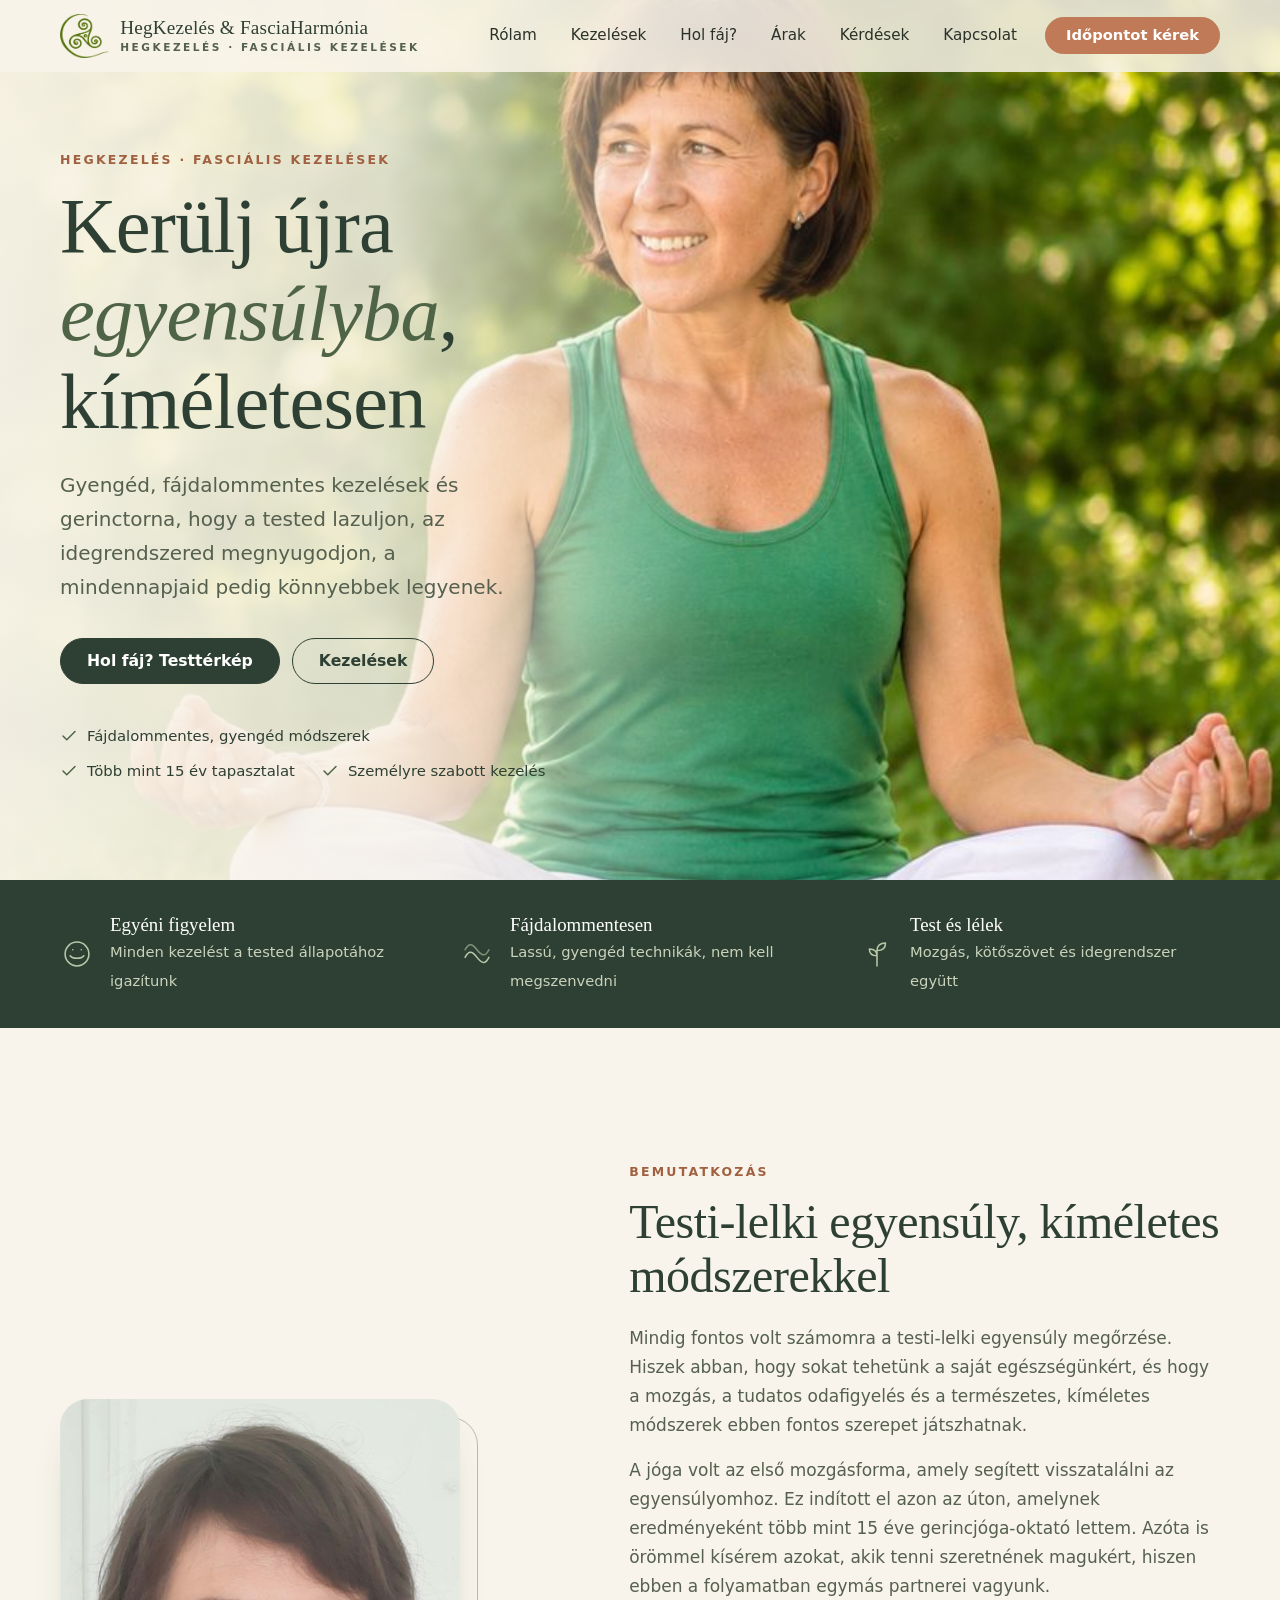
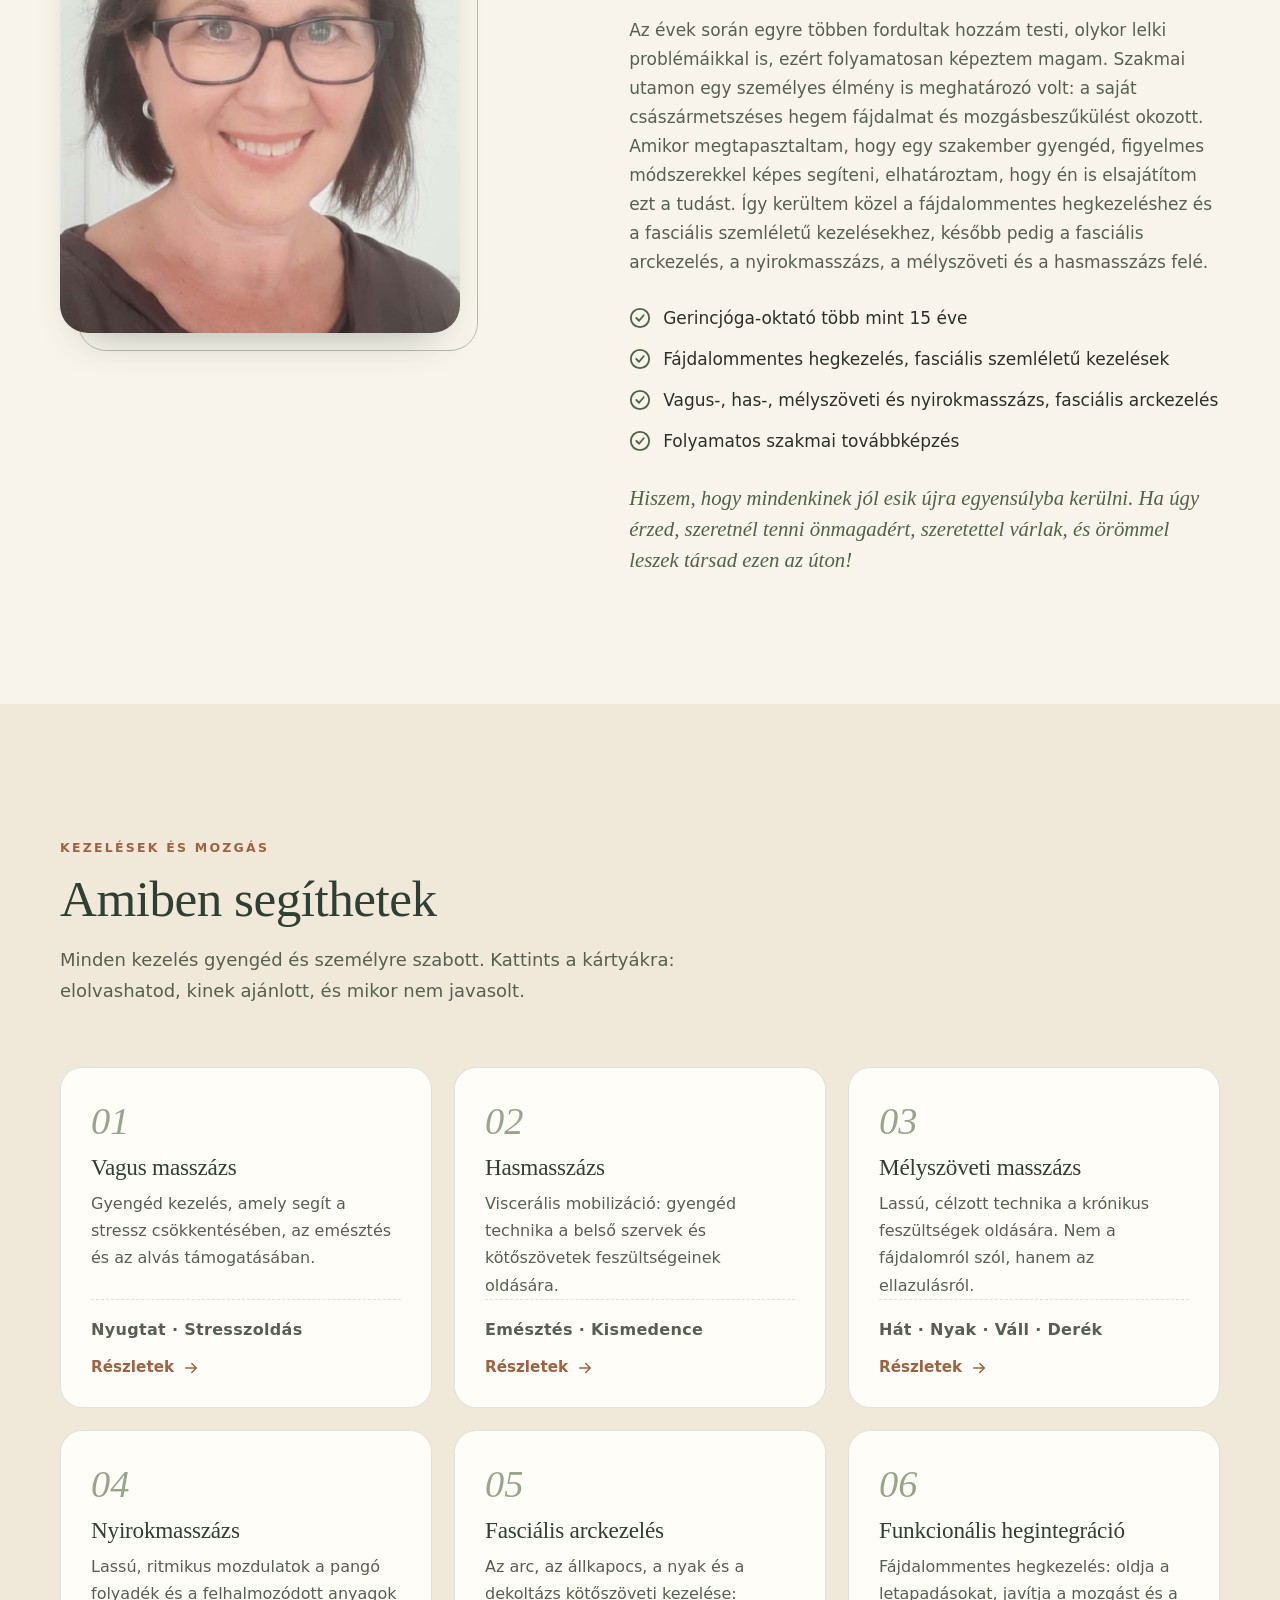
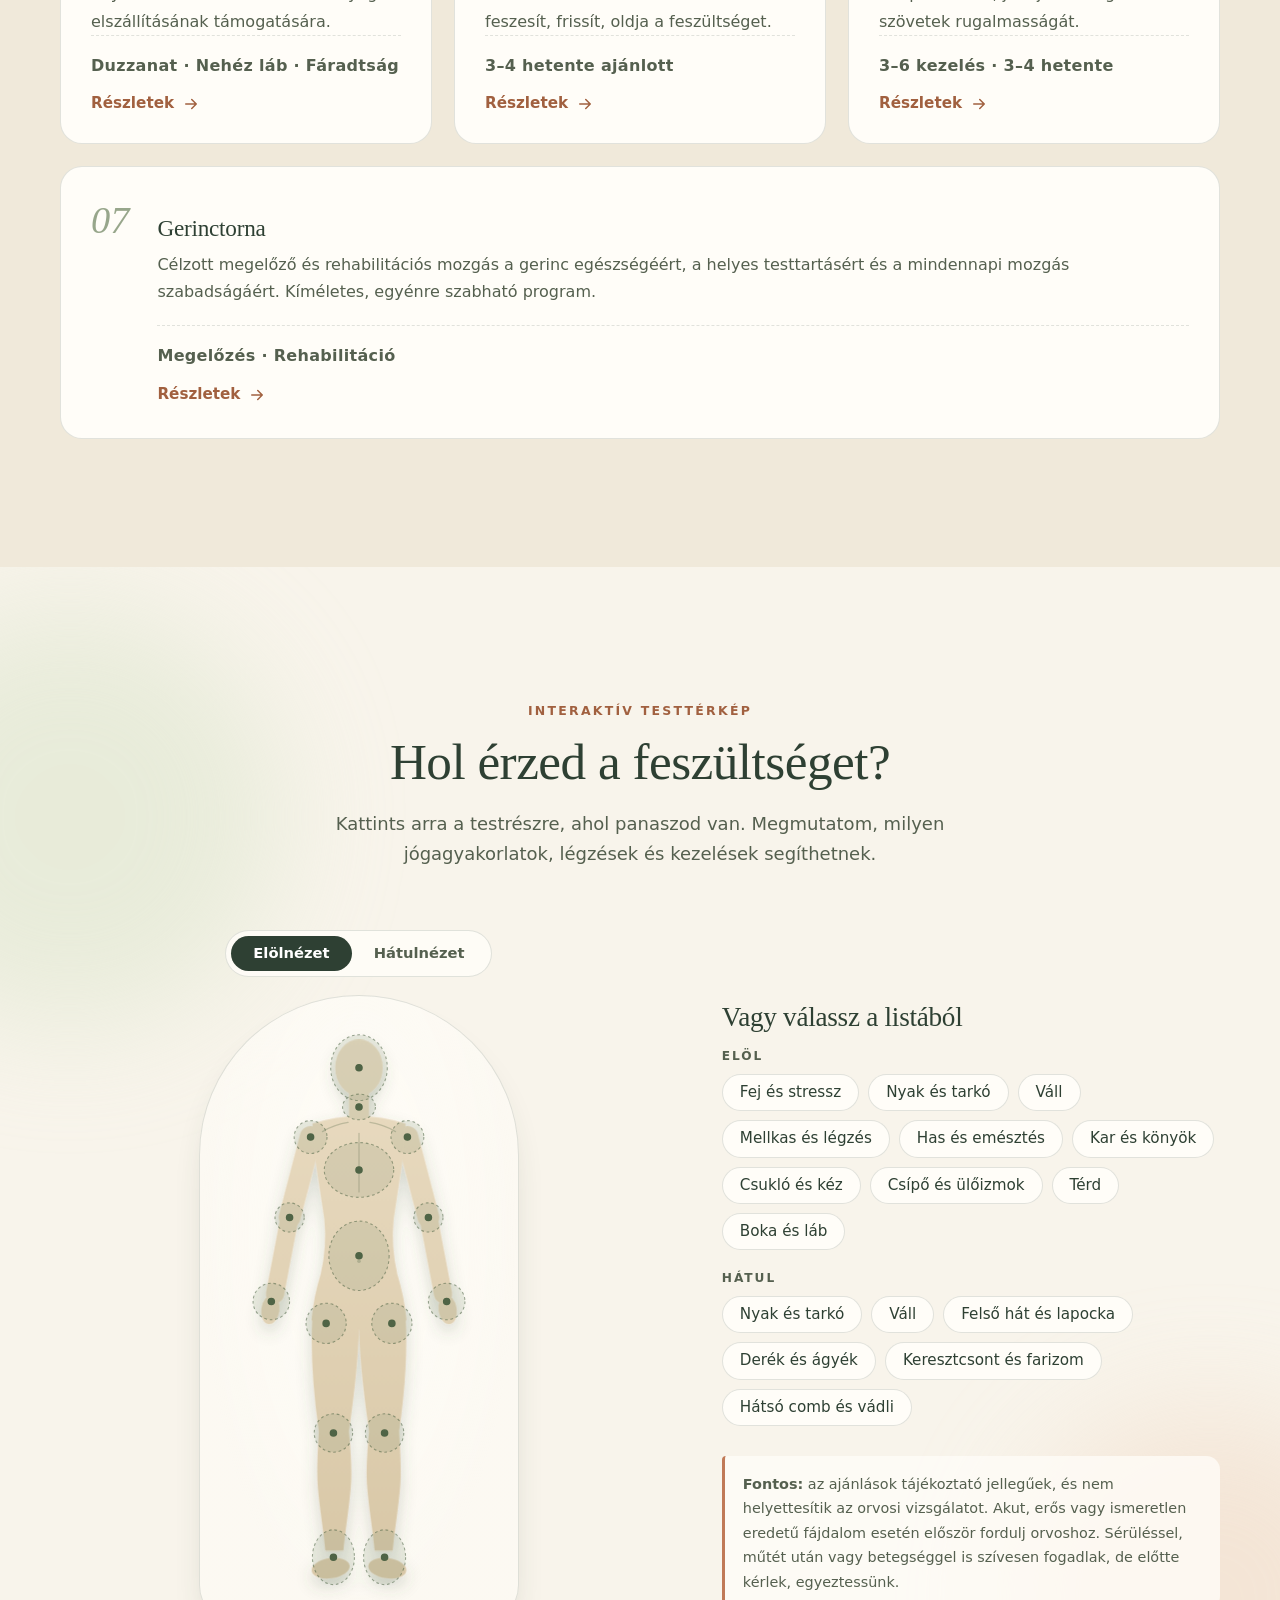
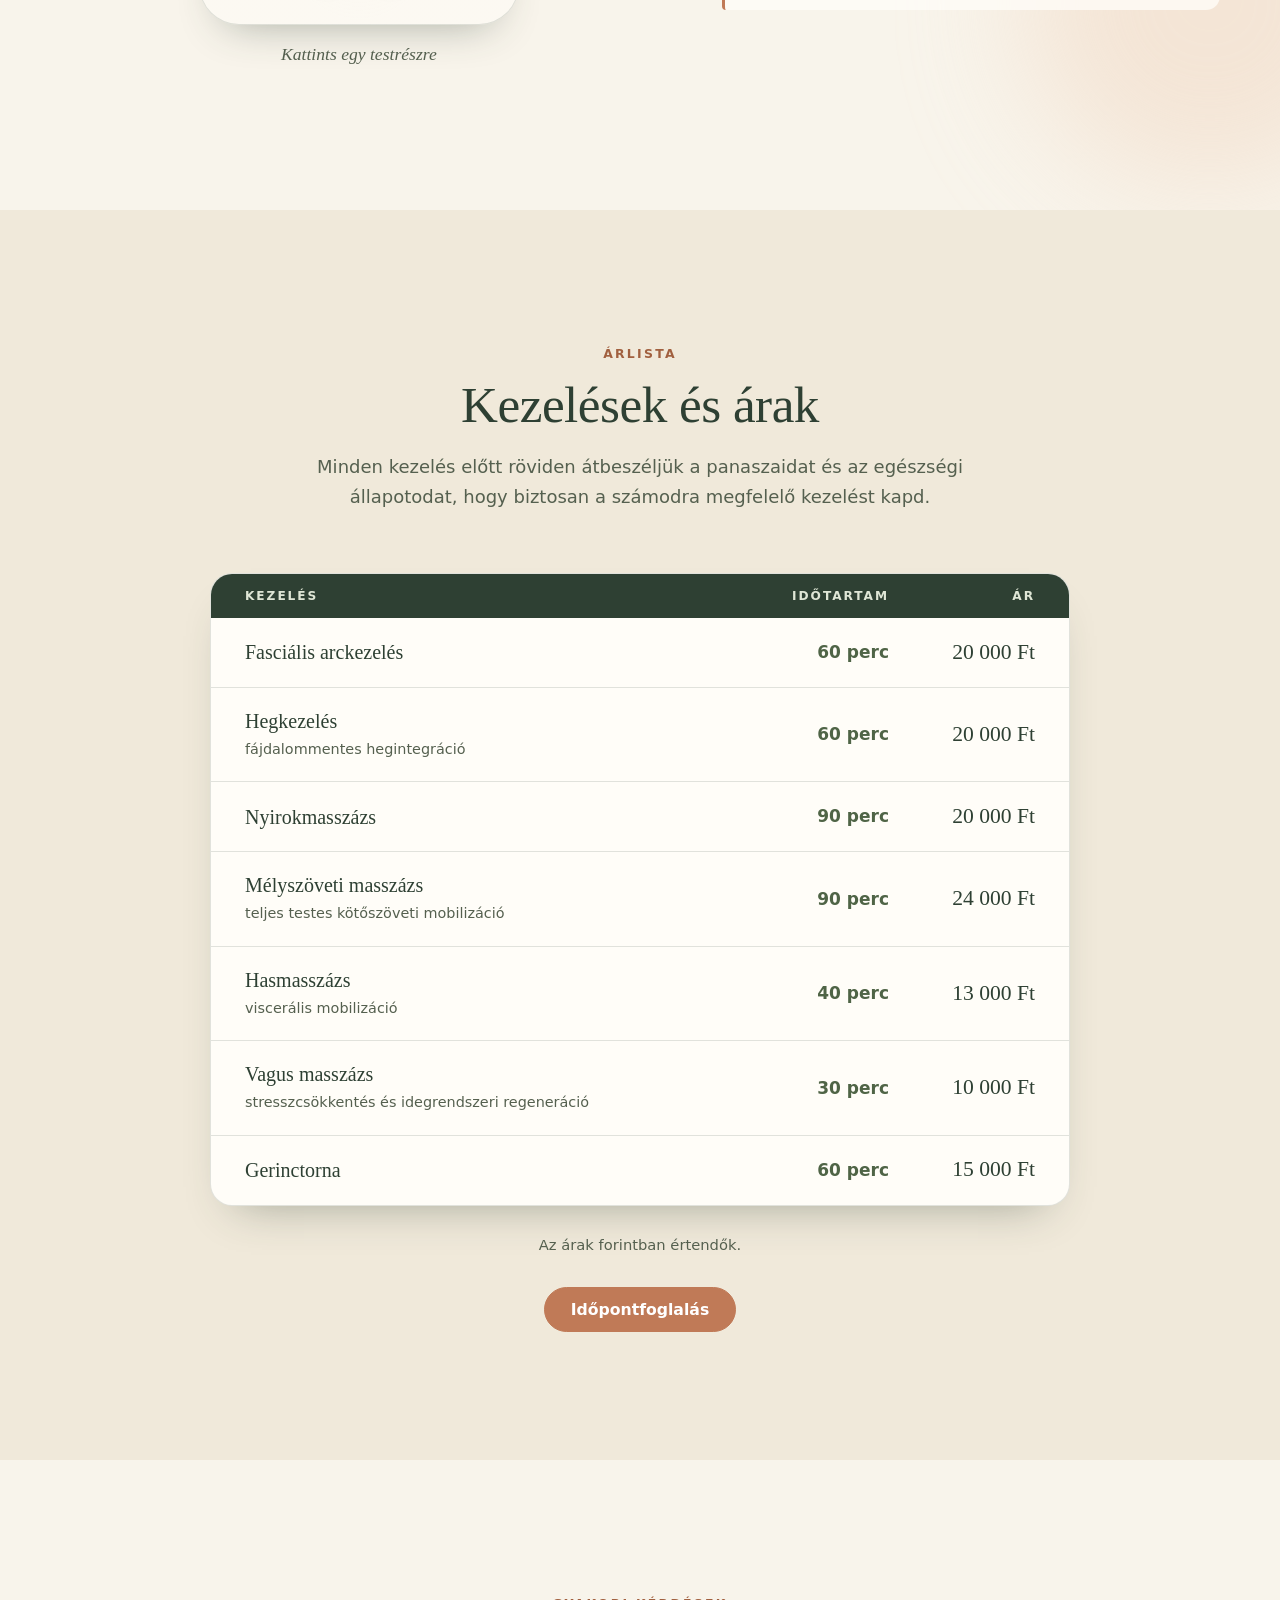
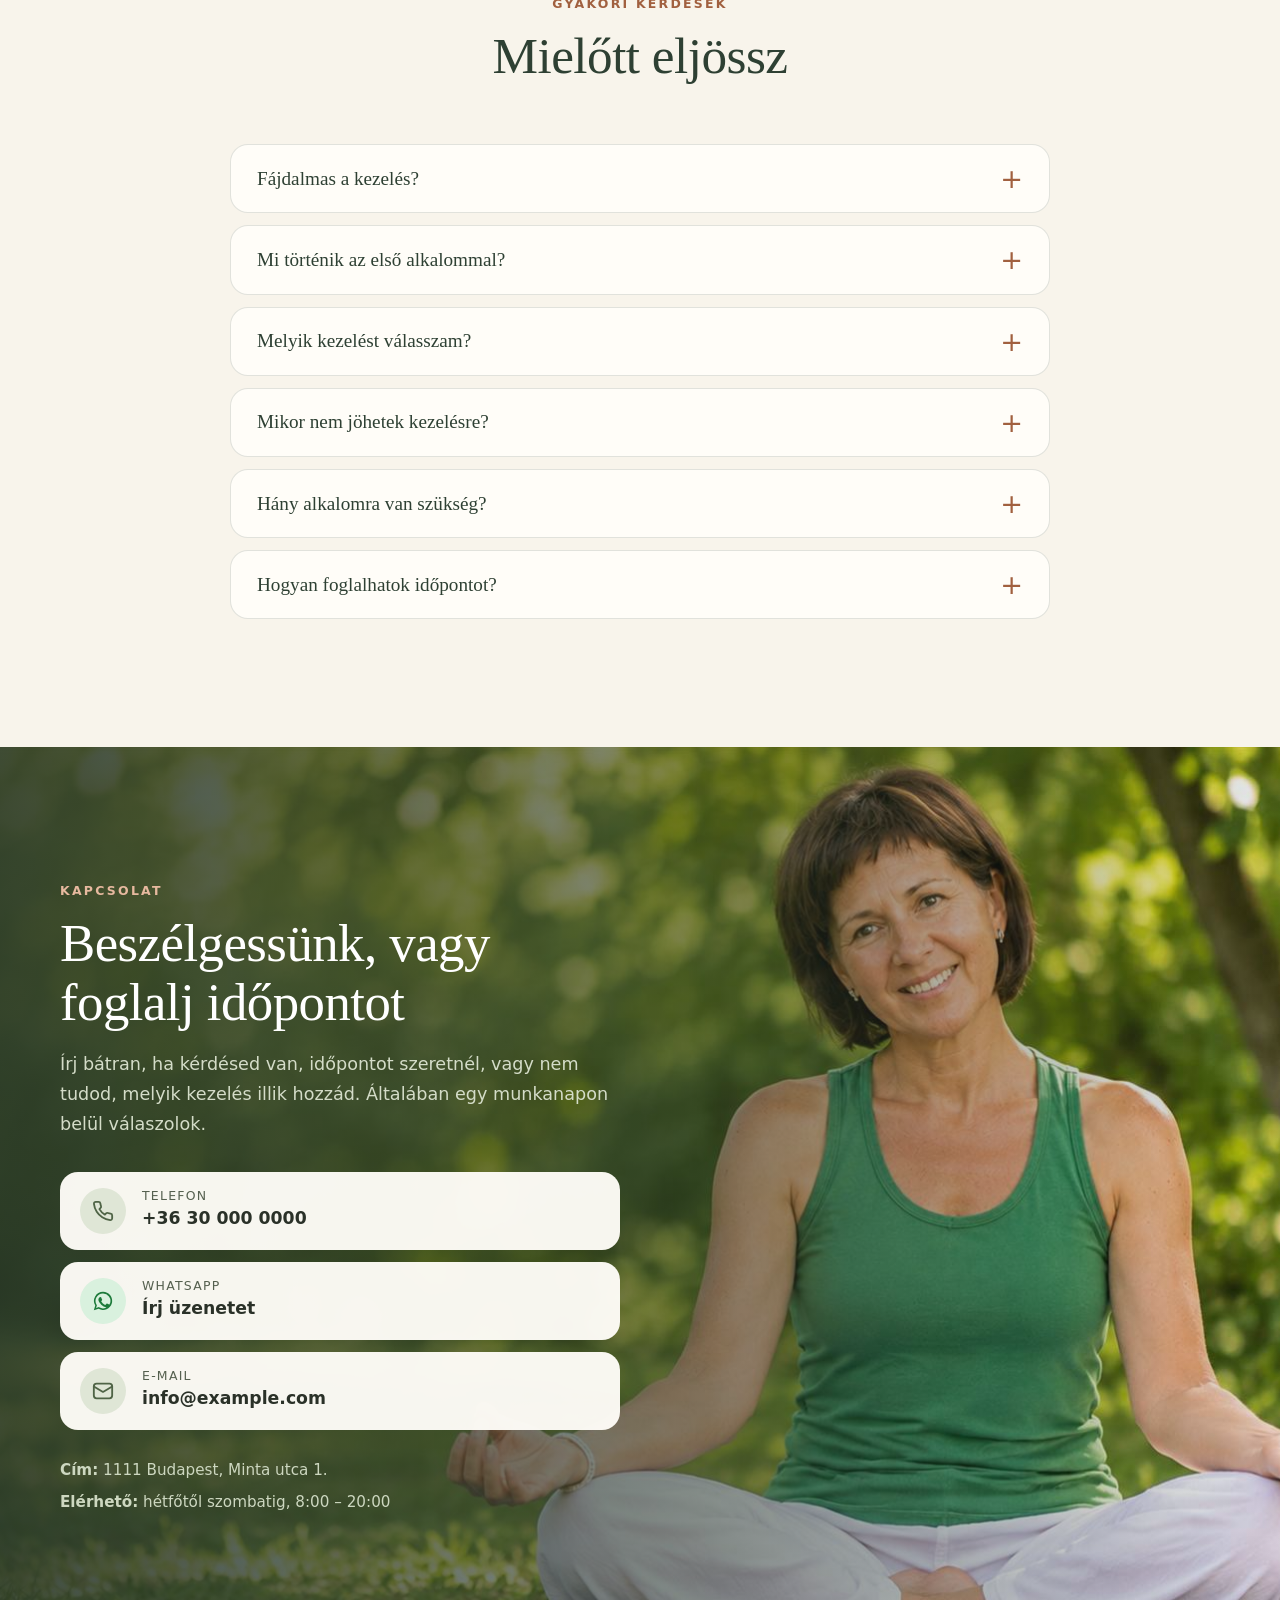
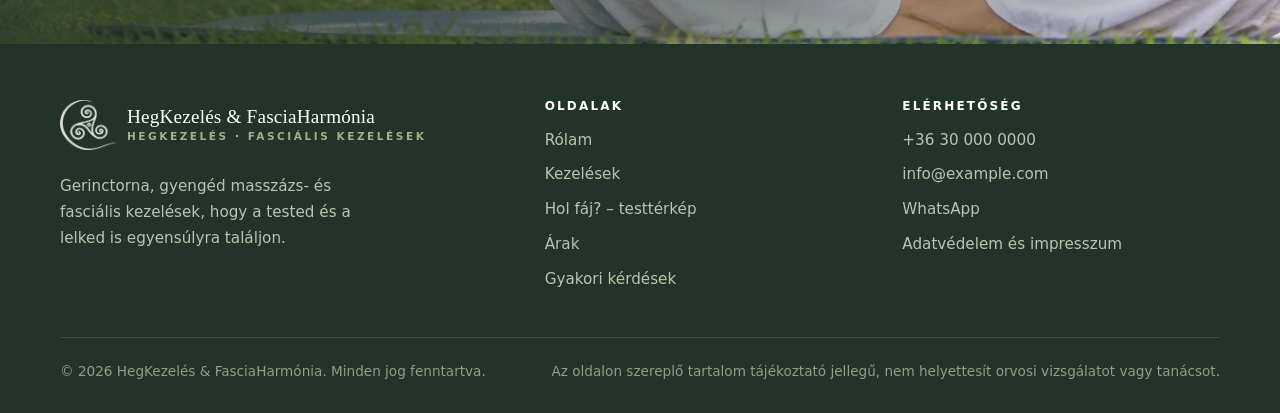
==== commit 5ab92201: "Márkanév, logó, árlista és portré javítása - Logó a fejlécben, láblécben és favicon/app-ikonként - M" ====
--- a/index.html
+++ b/index.html
@@ -3,14 +3,15 @@
 <head>
   <meta charset="utf-8">
   <meta name="viewport" content="width=device-width, initial-scale=1">
-  <title>Nyugalom Jóga – gerincjóga, masszázs és fasciális kezelések</title>
+  <title>HegKezelés &amp; FasciaHarmónia – hegkezelés, fasciális kezelések, masszázs és gerinctorna</title>
   <meta name="description" content="Gerinctorna, vagus-, has-, mélyszöveti és nyirokmasszázs, fasciális arckezelés és fájdalommentes hegkezelés. Kattints a testtérképen arra a testrészre, ahol panaszod van.">
   <meta name="theme-color" content="#f8f4eb">
   <meta property="og:type" content="website">
   <meta property="og:locale" content="hu_HU">
-  <meta property="og:title" content="Nyugalom Jóga – gerincjóga és kezelések">
+  <meta property="og:title" content="HegKezelés &amp; FasciaHarmónia">
   <meta property="og:description" content="Gyengéd, fájdalommentes kezelések és gerinctorna az egyensúlyodért.">
-  <link rel="icon" href="favicon.svg" type="image/svg+xml">
+  <link rel="icon" href="favicon.png" type="image/png">
+  <link rel="apple-touch-icon" href="apple-touch-icon.png">
   <link rel="stylesheet" href="css/style.css">
   <script>document.documentElement.classList.add('js');</script>
 </head>
@@ -20,16 +21,11 @@
   <!-- ===================== FEJLÉC ===================== -->
   <header class="site-header" id="top">
     <div class="container header-inner">
-      <a class="brand" href="#top" aria-label="Nyugalom Jóga – kezdőlap">
-        <svg viewBox="0 0 32 32" fill="currentColor" aria-hidden="true">
-          <path d="M16 3c3.2 4 4.2 8.600 0 15-4.200-6.400-3.200-11 0-15z"/>
-          <path d="M5.500 9.500c5.200-.3 9.300 2.700 10.500 9-6 .3-10.200-2.800-10.500-9z" opacity=".8"/>
-          <path d="M26.500 9.500c-5.200-.3-9.300 2.700-10.500 9 6 .3 10.200-2.800 10.500-9z" opacity=".8"/>
-          <path d="M2 21c5.500.4 10.300 1.500 14 6 3.700-4.500 8.500-5.600 14-6-3.800 6.200-8.600 9-14 9S5.800 27.200 2 21z" opacity=".55"/>
-        </svg>
+      <a class="brand" href="#top" aria-label="HegKezelés és FasciaHarmónia – kezdőlap">
+        <img class="brand-logo" src="assets/img/logo.png" alt="" width="472" height="422">
         <span class="brand-text">
-          <span class="brand-name">Nyugalom Jóga</span>
-          <span class="brand-sub">Gerincjóga · Kezelések</span>
+          <span class="brand-name">HegKezelés &amp; FasciaHarmónia</span>
+          <span class="brand-sub">Hegkezelés · Fasciális kezelések</span>
         </span>
       </a>
 
@@ -59,7 +55,7 @@
       </div>
       <div class="container">
         <div class="hero-copy">
-          <span class="eyebrow">Gerincjóga · Masszázs · Fasciális kezelések</span>
+          <span class="eyebrow">Hegkezelés · Fasciális kezelések</span>
           <h1 id="hero-title">Kerülj újra <em>egyensúlyba</em>, kíméletesen</h1>
           <p class="hero-lead">Gyengéd, fájdalommentes kezelések és gerinctorna, hogy a tested lazuljon, az idegrendszered megnyugodjon, a mindennapjaid pedig könnyebbek legyenek.</p>
           <div class="hero-actions">
@@ -99,7 +95,7 @@
     <section class="section" id="rolam" aria-labelledby="rolam-title">
       <div class="container about-grid">
         <div class="about-photo reveal">
-          <img src="assets/img/portre.jpg" alt="Mosolygó, szemüveges, barna hajú nő portréja" width="860" height="991" loading="lazy">
+          <img src="assets/img/portre.jpg" alt="Mosolygó, szemüveges, barna hajú nő portréja" width="840" height="1120" loading="lazy">
         </div>
         <div class="about-copy reveal" style="--d:.1s">
           <span class="eyebrow">Bemutatkozás</span>
@@ -278,37 +274,26 @@
     <section class="section section--tint" id="arak" aria-labelledby="arak-title">
       <div class="container">
         <header class="section-head section-head--center reveal">
-          <span class="eyebrow">Árak</span>
-          <h2 id="arak-title">Átlátható árak</h2>
-          <p>Az első alkalmon röviden átbeszéljük a panaszaidat és az egészségi állapotodat, így biztosan a számodra megfelelő kezelést kapod.</p>
+          <span class="eyebrow">Árlista</span>
+          <h2 id="arak-title">Kezelések és árak</h2>
+          <p>Minden kezelés előtt röviden átbeszéljük a panaszaidat és az egészségi állapotodat, hogy biztosan a számodra megfelelő kezelést kapd.</p>
         </header>
 
-        <!-- TODO: ÍRD ÁT A VALÓS ÁRAKRA ÉS IDŐTARTAMOKRA (a mostani számok csak mintaként szerepelnek) -->
-        <div class="price-columns">
-          <div class="price-block reveal">
-            <h3>Masszázsok és kezelések</h3>
-            <ul class="price-list">
-              <li><span><strong>Vagus masszázs</strong><small>60 perc</small></span><i></i><b>12 000 Ft</b></li>
-              <li><span><strong>Hasmasszázs (viscerális mobilizáció)</strong><small>45 perc</small></span><i></i><b>10 000 Ft</b></li>
-              <li><span><strong>Mélyszöveti masszázs</strong><small>60 perc</small></span><i></i><b>13 000 Ft</b></li>
-              <li><span><strong>Nyirokmasszázs</strong><small>60 perc</small></span><i></i><b>12 000 Ft</b></li>
-              <li><span><strong>Fasciális arckezelés</strong><small>60 perc</small></span><i></i><b>14 000 Ft</b></li>
-              <li><span><strong>Funkcionális hegintegráció</strong><small>45 perc, alkalmanként</small></span><i></i><b>10 000 Ft</b></li>
-            </ul>
-          </div>
-
-          <div class="price-block price-block--featured reveal" style="--d:.1s">
-            <h3>Gerinctorna</h3>
-            <ul class="price-list">
-              <li><span><strong>Egyéni alkalom</strong><small>60 perc</small></span><i></i><b>10 000 Ft</b></li>
-              <li><span><strong>Csoportos alkalom</strong><small>60 perc</small></span><i></i><b>3 000 Ft</b></li>
-              <li><span><strong>5 alkalmas bérlet</strong><small>csoportos, 2 hónapig érvényes</small></span><i></i><b>13 000 Ft</b></li>
-            </ul>
-            <p class="price-aside">Az időpontokról és a csoportos órákról érdeklődj telefonon, WhatsAppon vagy e-mailben.</p>
-          </div>
-        </div>
-
-        <p class="price-note reveal">Az árak forintban értendők. Az időpont lemondása legalább 24 órával a kezelés előtt díjmentes.</p>
+        <div class="price-table reveal">
+          <div class="pt-head" aria-hidden="true"><span>Kezelés</span><span>Időtartam</span><span>Ár</span></div>
+          <ul>
+            <li><div class="pt-name"><strong>Fasciális arckezelés</strong></div><span class="pt-dur">60 perc</span><b class="pt-price">20 000 Ft</b></li>
+            <li><div class="pt-name"><strong>Hegkezelés</strong><small>fájdalommentes hegintegráció</small></div><span class="pt-dur">60 perc</span><b class="pt-price">20 000 Ft</b></li>
+            <li><div class="pt-name"><strong>Nyirokmasszázs</strong></div><span class="pt-dur">90 perc</span><b class="pt-price">20 000 Ft</b></li>
+            <li><div class="pt-name"><strong>Mélyszöveti masszázs</strong><small>teljes testes kötőszöveti mobilizáció</small></div><span class="pt-dur">90 perc</span><b class="pt-price">24 000 Ft</b></li>
+            <li><div class="pt-name"><strong>Hasmasszázs</strong><small>viscerális mobilizáció</small></div><span class="pt-dur">40 perc</span><b class="pt-price">13 000 Ft</b></li>
+            <li><div class="pt-name"><strong>Vagus masszázs</strong><small>stresszcsökkentés és idegrendszeri regeneráció</small></div><span class="pt-dur">30 perc</span><b class="pt-price">10 000 Ft</b></li>
+            <li><div class="pt-name"><strong>Gerinctorna</strong></div><span class="pt-dur">60 perc</span><b class="pt-price">15 000 Ft</b></li>
+          </ul>
+        </div>
+
+        <p class="price-note reveal">Az árak forintban értendők.</p>
+        <p class="price-cta reveal"><a class="btn btn--clay" href="#kapcsolat">Időpontfoglalás</a></p>
       </div>
     </section>
 
@@ -344,10 +329,6 @@
           <details>
             <summary>Hogyan foglalhatok időpontot?</summary>
             <p>Telefonon, WhatsAppon vagy e-mailben. Írd meg, melyik kezelés érdekel, és egyeztetünk egy neked megfelelő időpontot.</p>
-          </details>
-          <details>
-            <summary>Mi a lemondás szabálya?</summary>
-            <p>Az időpontot a kezelés előtt legalább 24 órával díjmentesen lemondhatod vagy áthelyezheted. <!-- TODO: írd át a valós szabályra --></p>
           </details>
         </div>
       </div>
@@ -396,13 +377,8 @@
       <div class="footer-grid">
         <div>
           <a class="brand" href="#top" aria-label="Vissza az oldal tetejére">
-            <svg viewBox="0 0 32 32" fill="currentColor" aria-hidden="true">
-              <path d="M16 3c3.200 4 4.200 8.600 0 15-4.200-6.400-3.200-11 0-15z"/>
-              <path d="M5.500 9.500c5.200-.3 9.300 2.700 10.500 9-6 .3-10.200-2.800-10.500-9z" opacity=".8"/>
-              <path d="M26.500 9.500c-5.200-.3-9.300 2.700-10.500 9 6 .3 10.200-2.800 10.500-9z" opacity=".8"/>
-              <path d="M2 21c5.500.4 10.300 1.500 14 6 3.700-4.500 8.500-5.600 14-6-3.800 6.200-8.600 9-14 9S5.800 27.200 2 21z" opacity=".55"/>
-            </svg>
-            <span class="brand-text"><span class="brand-name">Nyugalom Jóga</span><span class="brand-sub">Gerincjóga · Kezelések</span></span>
+            <img class="brand-logo" src="assets/img/logo-light.png" alt="" width="472" height="422">
+            <span class="brand-text"><span class="brand-name">HegKezelés &amp; FasciaHarmónia</span><span class="brand-sub">Hegkezelés · Fasciális kezelések</span></span>
           </a>
           <p class="footer-about">Gerinctorna, gyengéd masszázs- és fasciális kezelések, hogy a tested és a lelked is egyensúlyra találjon.</p>
         </div>
@@ -427,7 +403,7 @@
         </div>
       </div>
       <div class="footer-bottom">
-        <span>© <span id="year">2026</span> Nyugalom Jóga. Minden jog fenntartva.</span>
+        <span>© <span id="year">2026</span> HegKezelés &amp; FasciaHarmónia. Minden jog fenntartva.</span>
         <span>Az oldalon szereplő tartalom tájékoztató jellegű, nem helyettesít orvosi vizsgálatot vagy tanácsot.</span>
       </div>
     </div>
--- a/css/style.css
+++ b/css/style.css
@@ -1,5 +1,5 @@
 /* ==========================================================================
-   Nyugalom Jóga – stíluslap
+   HegKezelés & FasciaHarmónia – stíluslap
    Természetes, visszafogott színek; rendszerbetűk (nincs külső letöltés → GDPR-barát)
    ========================================================================== */
 
@@ -796,3 +796,43 @@
 .link-btn:hover { color: var(--forest); }
 .about-photo { max-width: 440px; width: 100%; }
 @media (max-width: 820px) { .about-photo { margin-inline: auto; } }
+
+/* ==========================================================================
+   Logó, árlista-táblázat, portré (3. verzió)
+   ========================================================================== */
+.brand-logo { height: 44px; width: auto; flex: none; }
+.brand-name { font-size: 1.2rem; }
+.site-footer .brand-logo { height: 50px; }
+@media (max-width: 480px) {
+  .brand-sub { display: none; }
+  .brand-name { font-size: 1.02rem; }
+  .brand-logo { height: 38px; }
+  .brand { gap: 9px; }
+}
+
+/* Portré: természetes arány, nem ívre vágva */
+.about-photo { max-width: 400px; }
+.about-photo img { aspect-ratio: 3 / 4; object-position: 50% 18%; border-radius: 28px; }
+.about-photo::before { border-radius: 28px; inset: 18px -18px -18px 18px; }
+
+/* Árlista */
+.price-table { max-width: 860px; margin-inline: auto; background: var(--card); border: 1px solid var(--line); border-radius: var(--radius); box-shadow: var(--shadow); overflow: hidden; }
+.pt-head, .price-table li { display: grid; grid-template-columns: 1fr 120px 130px; gap: 16px; align-items: center; padding: 0 34px; }
+.pt-head { padding-block: 16px; background: var(--forest); color: #dfe6d6; font: 600 0.76rem/1 var(--sans); letter-spacing: 0.16em; text-transform: uppercase; }
+.pt-head span:nth-child(2), .pt-head span:nth-child(3) { text-align: right; }
+.price-table li { padding-block: 20px; border-bottom: 1px solid var(--line); transition: background 0.2s; }
+.price-table li:last-child { border-bottom: 0; }
+.price-table li:hover { background: rgba(223, 230, 214, 0.35); }
+.pt-name strong { display: block; font: 400 1.25rem/1.3 var(--serif); color: var(--forest); }
+.pt-name small { display: block; margin-top: 3px; font-size: 0.9rem; color: var(--ink-2); }
+.pt-dur { text-align: right; color: var(--sage-d); font-weight: 600; font-variant-numeric: tabular-nums; }
+.pt-price { text-align: right; font: 400 1.35rem/1 var(--serif); color: var(--forest); white-space: nowrap; }
+.price-note { text-align: center; }
+.price-cta { margin-top: 30px; text-align: center; }
+@media (max-width: 640px) {
+  .pt-head { display: none; }
+  .price-table li { grid-template-columns: 1fr auto; gap: 4px 12px; padding: 18px 20px; }
+  .pt-name { grid-column: 1 / -1; }
+  .pt-dur { text-align: left; }
+}
+.about-photo img { height: auto; }
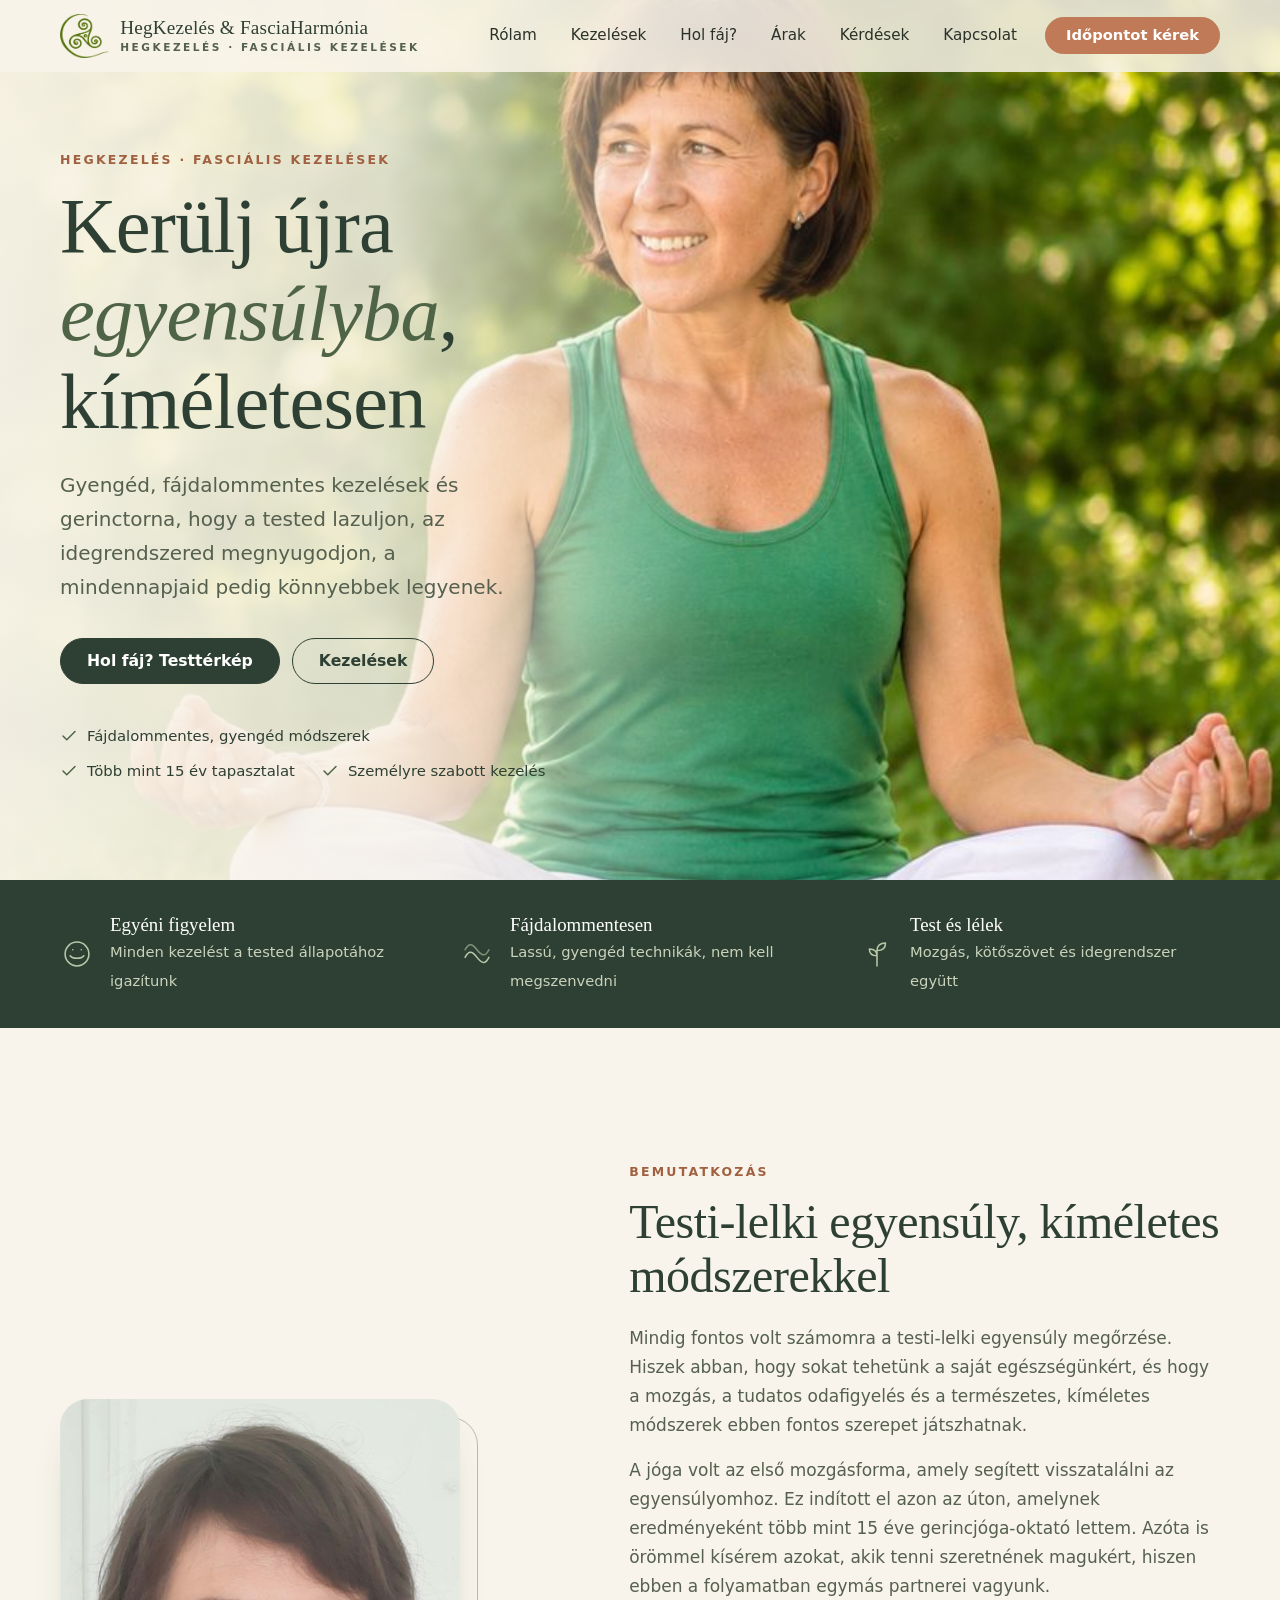
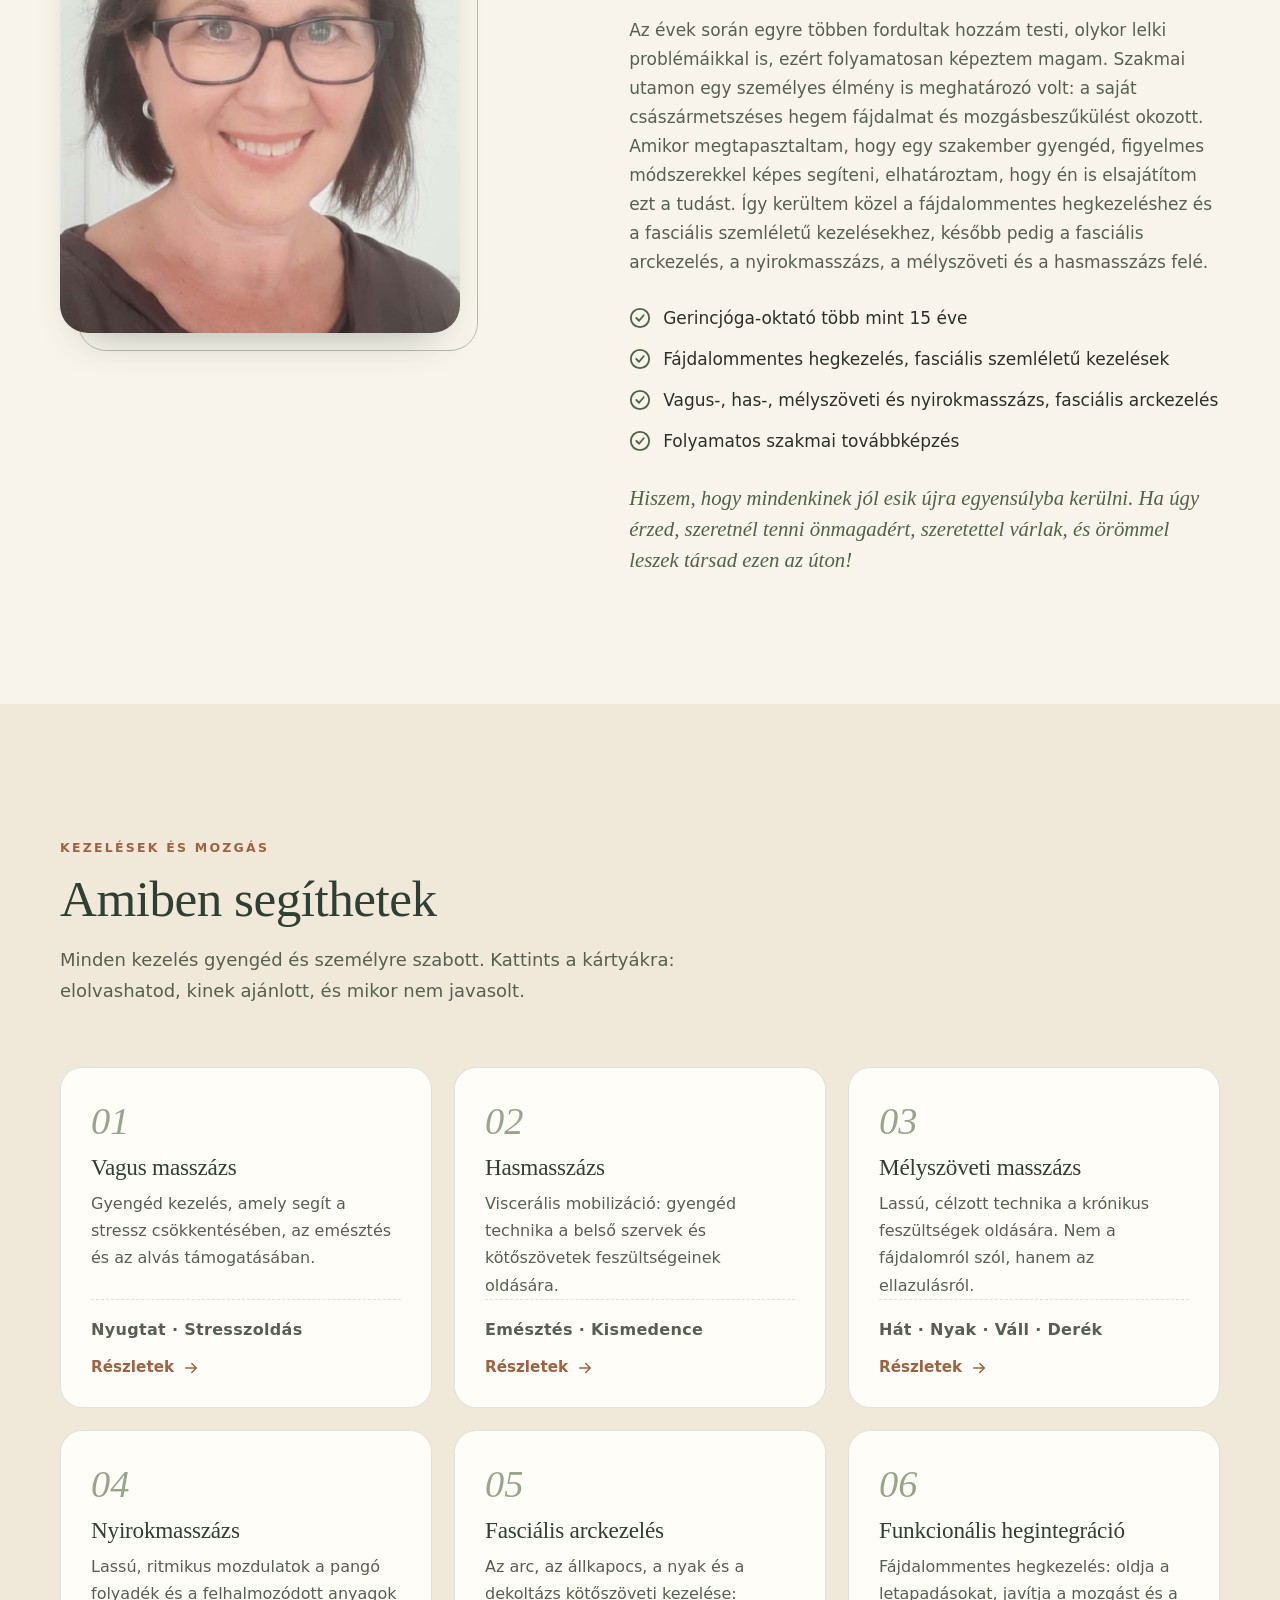
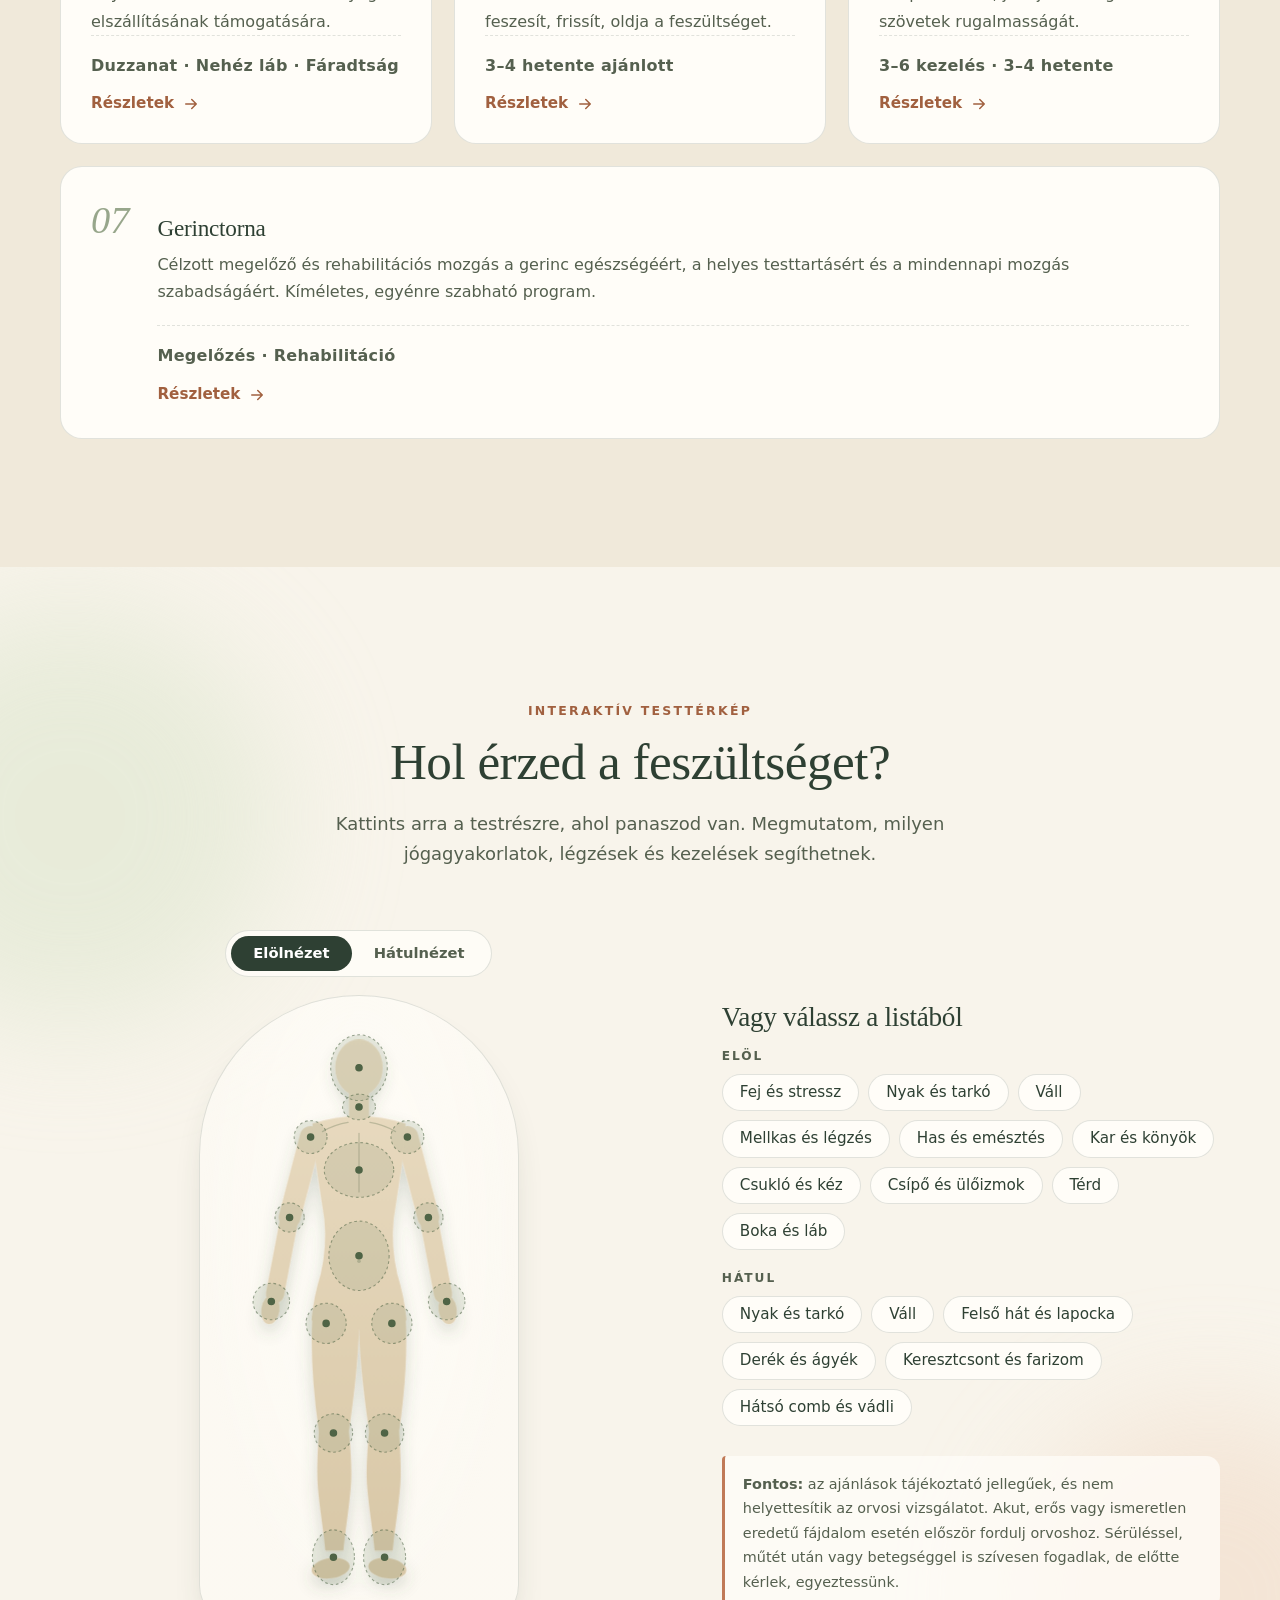
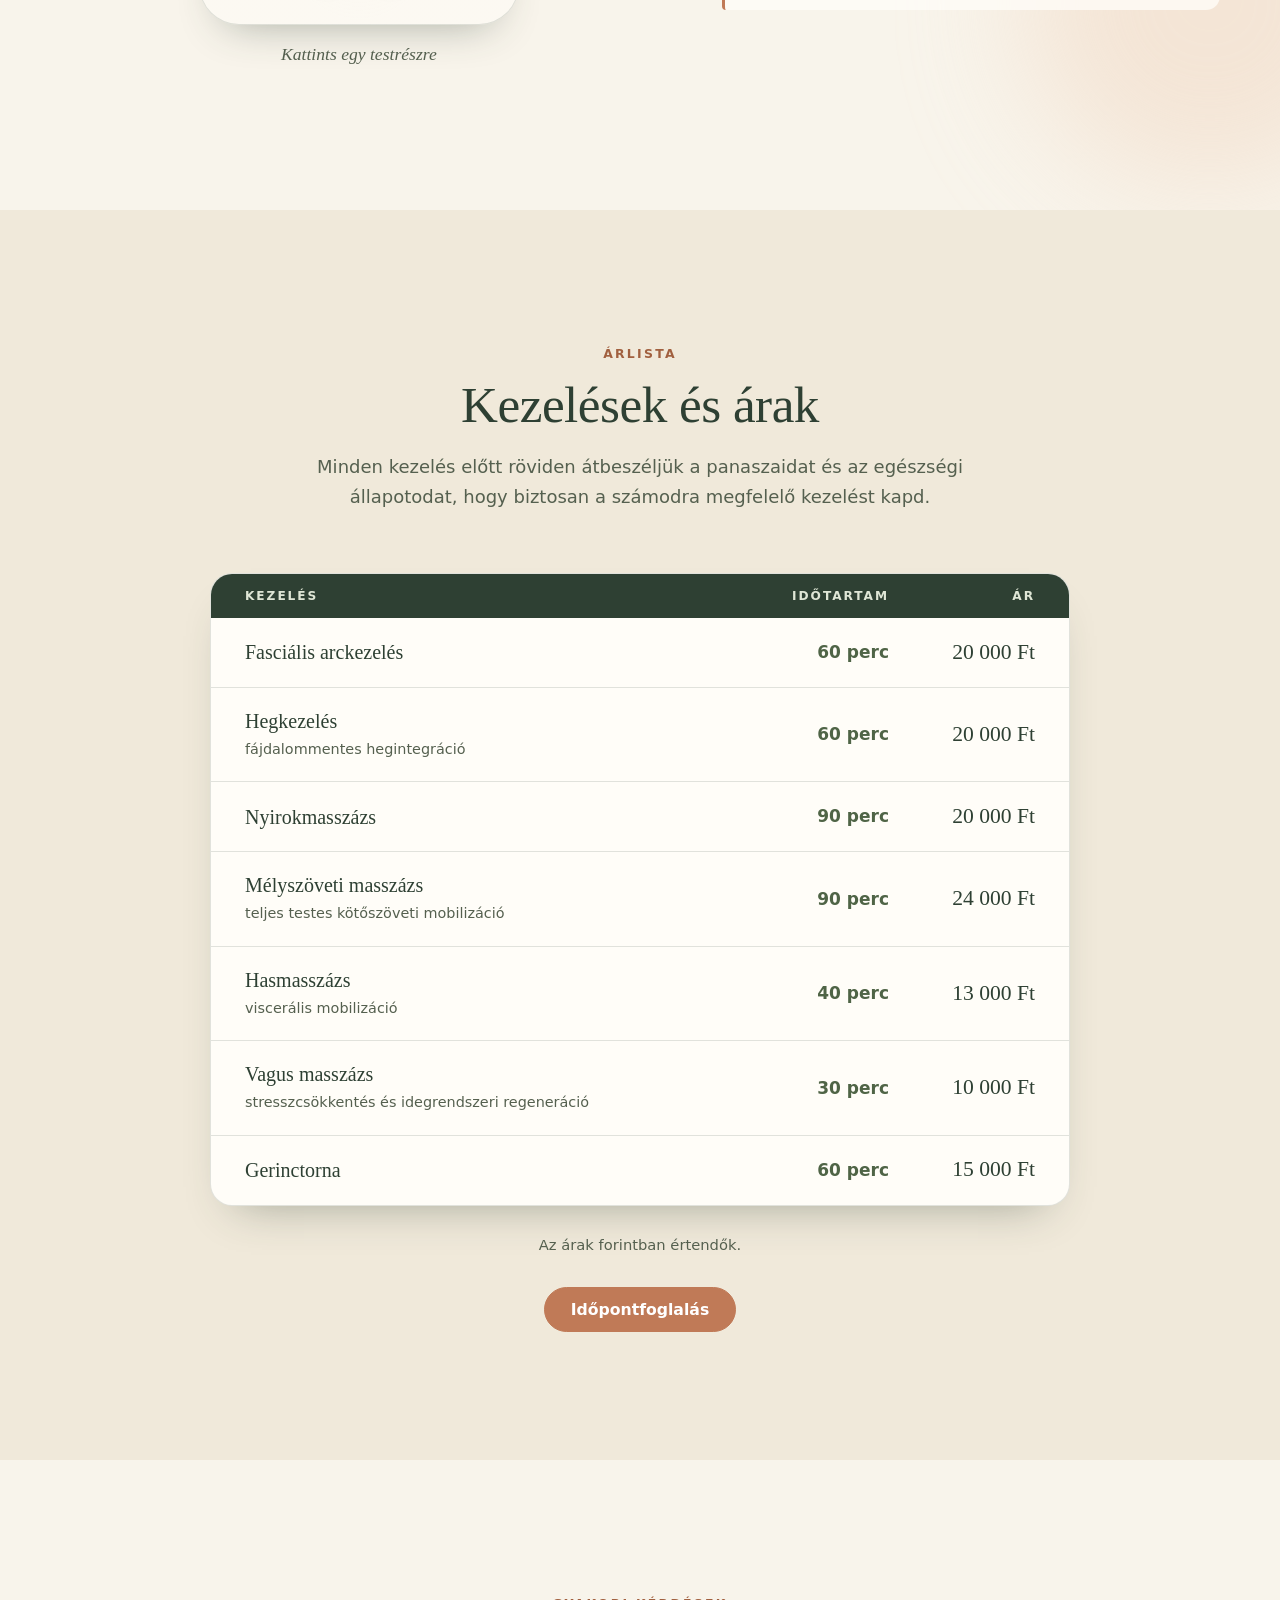
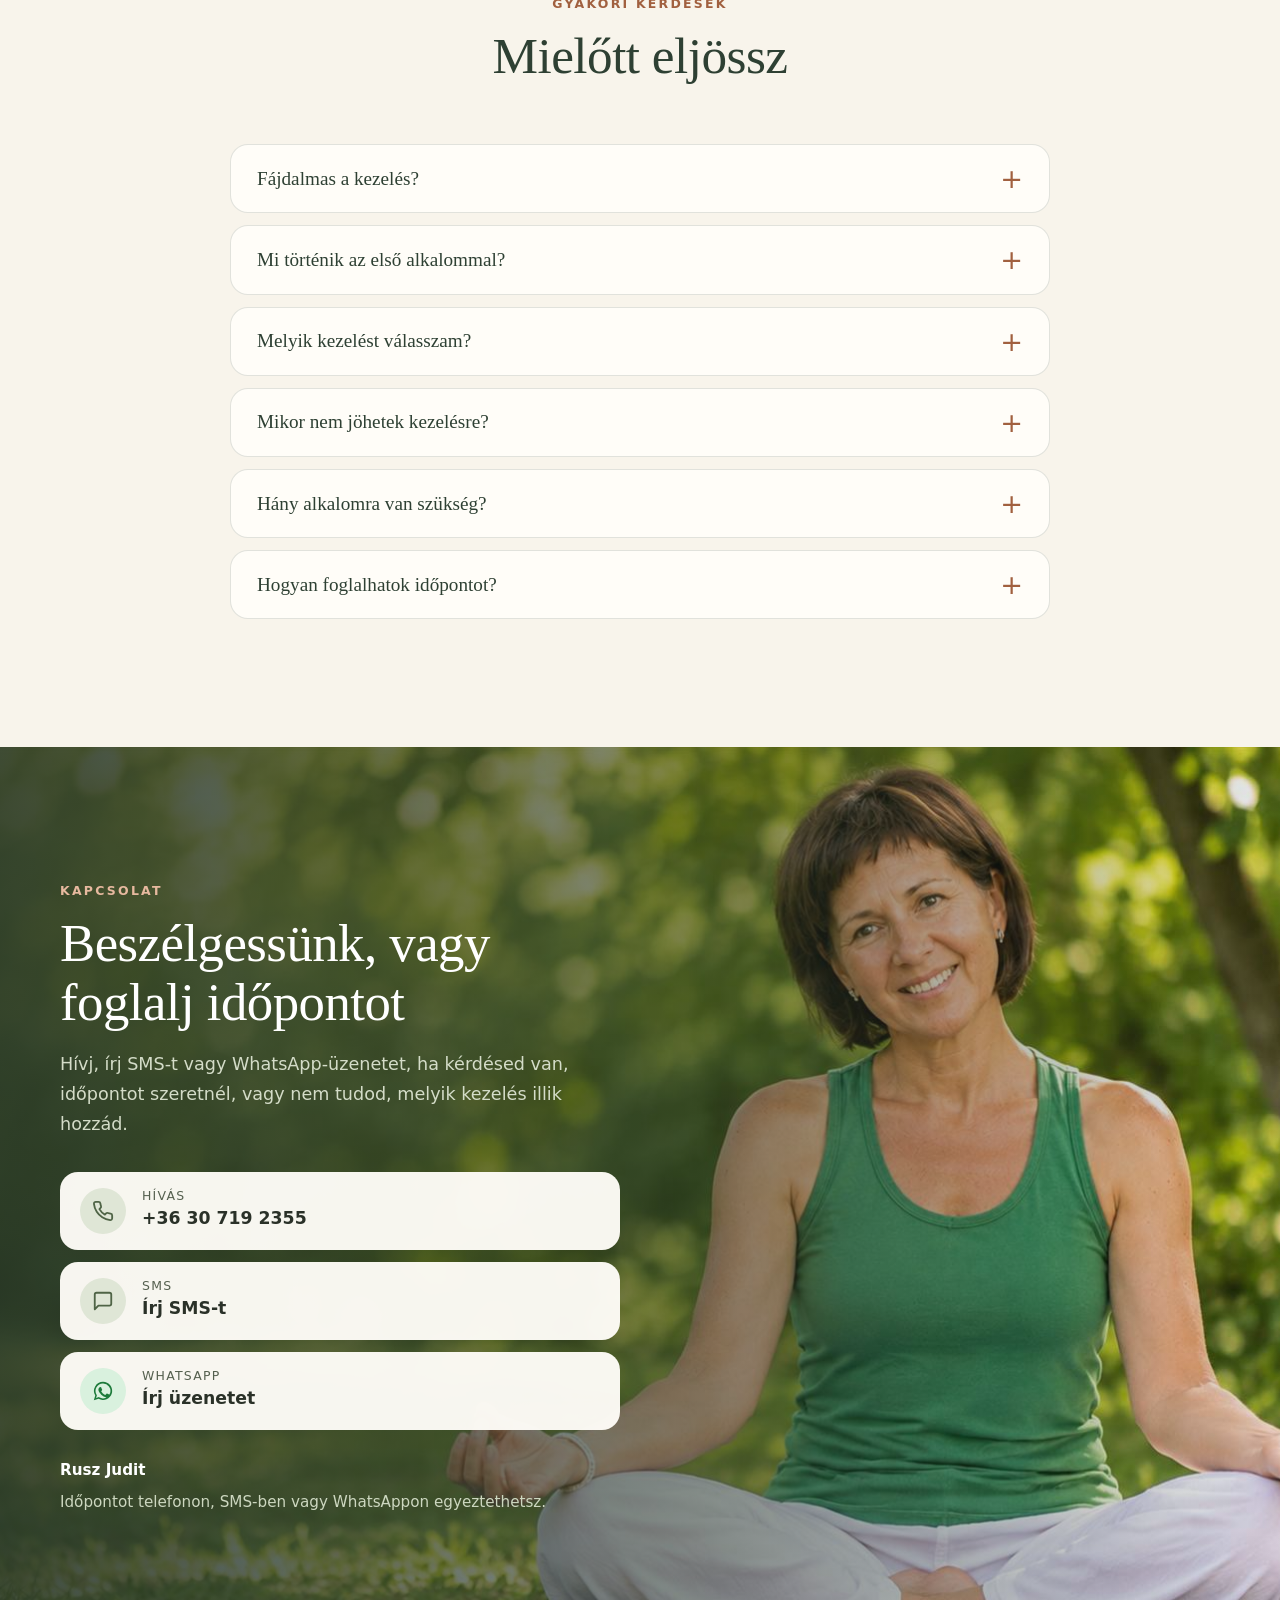
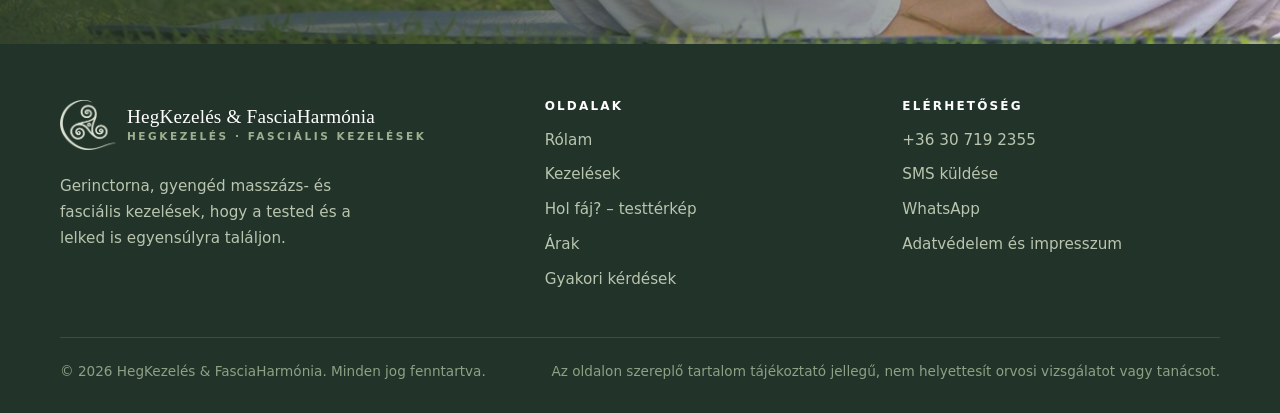
==== commit 8ae464b8: "Mobil gyorssáv (Hívás/SMS/WhatsApp) és valódi elérhetőségek - Rögzített alsó sáv mobilon és tableten" ====
--- a/index.html
+++ b/index.html
@@ -2,7 +2,7 @@
 <html lang="hu">
 <head>
   <meta charset="utf-8">
-  <meta name="viewport" content="width=device-width, initial-scale=1">
+  <meta name="viewport" content="width=device-width, initial-scale=1, viewport-fit=cover">
   <title>HegKezelés &amp; FasciaHarmónia – hegkezelés, fasciális kezelések, masszázs és gerinctorna</title>
   <meta name="description" content="Gerinctorna, vagus-, has-, mélyszöveti és nyirokmasszázs, fasciális arckezelés és fájdalommentes hegkezelés. Kattints a testtérképen arra a testrészre, ahol panaszod van.">
   <meta name="theme-color" content="#f8f4eb">
@@ -343,27 +343,26 @@
         <div class="contact-card reveal">
           <span class="eyebrow">Kapcsolat</span>
           <h2 id="kapcs-title">Beszélgessünk, vagy foglalj időpontot</h2>
-          <p>Írj bátran, ha kérdésed van, időpontot szeretnél, vagy nem tudod, melyik kezelés illik hozzád. Általában egy munkanapon belül válaszolok.</p>
-
-          <!-- TODO: valós elérhetőségek (tel:, wa.me, mailto) -->
+          <p>Hívj, írj SMS-t vagy WhatsApp-üzenetet, ha kérdésed van, időpontot szeretnél, vagy nem tudod, melyik kezelés illik hozzád.</p>
+
           <div class="contact-list">
-            <a class="contact-item" href="tel:+36300000000">
+            <a class="contact-item" href="tel:+36307192355">
               <span class="ico"><svg viewBox="0 0 24 24" fill="none" stroke="currentColor" stroke-width="2" stroke-linecap="round" stroke-linejoin="round" aria-hidden="true"><path d="M22 16.920v3a2 2 0 0 1-2.180 2 19.790 19.790 0 0 1-8.630-3.070 19.500 19.500 0 0 1-6-6 19.790 19.790 0 0 1-3.070-8.670A2 2 0 0 1 4.110 2h3a2 2 0 0 1 2 1.720c.13.960.36 1.900.7 2.810a2 2 0 0 1-.45 2.110L8.090 9.910a16 16 0 0 0 6 6l1.270-1.270a2 2 0 0 1 2.110-.45c.91.340 1.850.57 2.810.7A2 2 0 0 1 22 16.920z"/></svg></span>
-              <span><small>Telefon</small><strong>+36 30 000 0000</strong></span>
+              <span><small>Hívás</small><strong>+36 30 719 2355</strong></span>
             </a>
-            <a class="contact-item wa" href="https://wa.me/36300000000?text=Szia!%20Id%C5%91pontot%20szeretn%C3%A9k%20egyeztetni." target="_blank" rel="noopener">
+            <a class="contact-item" href="sms:+36307192355?body=Szia!%20Id%C5%91pontot%20szeretn%C3%A9k%20egyeztetni.">
+              <span class="ico"><svg viewBox="0 0 24 24" fill="none" stroke="currentColor" stroke-width="2" stroke-linecap="round" stroke-linejoin="round" aria-hidden="true"><path d="M21 15a2 2 0 0 1-2 2H7l-4 4V5a2 2 0 0 1 2-2h14a2 2 0 0 1 2 2z"/></svg></span>
+              <span><small>SMS</small><strong>Írj SMS-t</strong></span>
+            </a>
+            <a class="contact-item wa" href="https://wa.me/36307192355?text=Szia!%20Id%C5%91pontot%20szeretn%C3%A9k%20egyeztetni." target="_blank" rel="noopener">
               <span class="ico"><svg viewBox="0 0 24 24" fill="currentColor" aria-hidden="true"><path d="M12.040 2a9.900 9.900 0 0 0-8.480 14.990L2 22l5.150-1.510A9.900 9.900 0 1 0 12.040 2zm0 1.800a8.100 8.100 0 1 1-4.230 15.020l-.3-.18-3.050.89.9-2.970-.2-.31A8.100 8.100 0 0 1 12.040 3.800zm-3.200 3.980c-.2 0-.52.070-.8.370-.27.300-1.040 1.020-1.040 2.480s1.070 2.880 1.220 3.080c.15.200 2.080 3.300 5.130 4.500 2.540 1 3.060.8 3.610.75.550-.05 1.780-.73 2.030-1.430.25-.7.250-1.300.17-1.430-.07-.12-.27-.2-.57-.35-.3-.15-1.780-.88-2.050-.98-.28-.1-.48-.15-.68.15-.2.300-.78.980-.95 1.180-.18.200-.35.230-.65.080-.3-.15-1.270-.47-2.420-1.500-.9-.8-1.500-1.780-1.680-2.080-.18-.3-.02-.46.13-.6.13-.14.300-.35.450-.53.150-.17.200-.3.300-.5.100-.2.050-.38-.03-.53-.08-.15-.68-1.640-.93-2.240-.24-.58-.5-.5-.68-.51z"/></svg></span>
               <span><small>WhatsApp</small><strong>Írj üzenetet</strong></span>
             </a>
-            <a class="contact-item" href="mailto:info@example.com">
-              <span class="ico"><svg viewBox="0 0 24 24" fill="none" stroke="currentColor" stroke-width="2" stroke-linecap="round" stroke-linejoin="round" aria-hidden="true"><rect x="2" y="4" width="20" height="16" rx="3"/><path d="m22 7-10 6L2 7"/></svg></span>
-              <span><small>E-mail</small><strong>info@example.com</strong></span>
-            </a>
           </div>
 
           <div class="contact-meta">
-            <span><strong>Cím:</strong> 1111 Budapest, Minta utca 1.</span>
-            <span><strong>Elérhető:</strong> hétfőtől szombatig, 8:00 – 20:00</span>
+            <span><strong>Rusz Judit</strong></span>
+            <span>Időpontot telefonon, SMS-ben vagy WhatsAppon egyeztethetsz.</span>
           </div>
         </div>
       </div>
@@ -395,9 +394,9 @@
         <div>
           <h4>Elérhetőség</h4>
           <ul>
-            <li><a href="tel:+36300000000">+36 30 000 0000</a></li>
-            <li><a href="mailto:info@example.com">info@example.com</a></li>
-            <li><a href="https://wa.me/36300000000" target="_blank" rel="noopener">WhatsApp</a></li>
+            <li><a href="tel:+36307192355">+36 30 719 2355</a></li>
+            <li><a href="sms:+36307192355">SMS küldése</a></li>
+            <li><a href="https://wa.me/36307192355" target="_blank" rel="noopener">WhatsApp</a></li>
             <li><a href="adatvedelem.html">Adatvédelem és impresszum</a></li>
           </ul>
         </div>
@@ -408,6 +407,13 @@
       </div>
     </div>
   </footer>
+
+  <!-- ===================== GYORS KAPCSOLAT (mobil, rögzített sáv) ===================== -->
+  <nav class="quick-bar" id="quick-bar" aria-label="Gyors kapcsolatfelvétel">
+    <a class="qb qb--call" href="tel:+36307192355"><svg viewBox="0 0 24 24" fill="none" stroke="currentColor" stroke-width="2" stroke-linecap="round" stroke-linejoin="round" aria-hidden="true"><path d="M22 16.920v3a2 2 0 0 1-2.180 2 19.790 19.790 0 0 1-8.630-3.070 19.500 19.500 0 0 1-6-6 19.790 19.790 0 0 1-3.070-8.670A2 2 0 0 1 4.110 2h3a2 2 0 0 1 2 1.720c.13.960.36 1.900.7 2.810a2 2 0 0 1-.45 2.110L8.090 9.910a16 16 0 0 0 6 6l1.270-1.270a2 2 0 0 1 2.110-.45c.91.340 1.850.57 2.810.7A2 2 0 0 1 22 16.920z"/></svg><span>Hívás</span></a>
+    <a class="qb qb--sms" href="sms:+36307192355?body=Szia!%20Id%C5%91pontot%20szeretn%C3%A9k%20egyeztetni."><svg viewBox="0 0 24 24" fill="none" stroke="currentColor" stroke-width="2" stroke-linecap="round" stroke-linejoin="round" aria-hidden="true"><path d="M21 15a2 2 0 0 1-2 2H7l-4 4V5a2 2 0 0 1 2-2h14a2 2 0 0 1 2 2z"/></svg><span>SMS</span></a>
+    <a class="qb qb--wa" href="https://wa.me/36307192355?text=Szia!%20Id%C5%91pontot%20szeretn%C3%A9k%20egyeztetni." target="_blank" rel="noopener"><svg viewBox="0 0 24 24" fill="currentColor" aria-hidden="true"><path d="M12.040 2a9.900 9.900 0 0 0-8.480 14.990L2 22l5.150-1.510A9.900 9.900 0 1 0 12.040 2zm0 1.800a8.100 8.100 0 1 1-4.230 15.020l-.3-.18-3.050.89.9-2.970-.2-.31A8.100 8.100 0 0 1 12.040 3.800zm-3.200 3.980c-.2 0-.52.070-.8.370-.27.300-1.040 1.020-1.040 2.480s1.070 2.880 1.220 3.080c.15.200 2.080 3.300 5.130 4.500 2.540 1 3.060.8 3.610.75.550-.05 1.780-.73 2.030-1.430.25-.7.250-1.300.17-1.430-.07-.12-.27-.2-.57-.35-.3-.15-1.780-.88-2.050-.98-.28-.1-.48-.15-.68.15-.2.300-.78.980-.95 1.180-.18.200-.35.230-.65.080-.3-.15-1.270-.47-2.420-1.500-.9-.8-1.500-1.780-1.680-2.080-.18-.3-.02-.46.13-.6.13-.14.300-.35.450-.53.150-.17.200-.3.300-.5.100-.2.050-.38-.03-.53-.08-.15-.68-1.640-.93-2.240-.24-.58-.5-.5-.68-.51z"/></svg><span>WhatsApp</span></a>
+  </nav>
 
   <!-- ===================== FELUGRÓ ABLAK (kezelés) ===================== -->
   <dialog class="region-dialog" id="service-dialog" aria-labelledby="sd-title">
@@ -427,8 +433,9 @@
         <p class="rd-avoid-note" id="sd-avoid-note" hidden></p>
       </div>
       <div class="rd-cta">
-        <a class="btn btn--clay" href="#kapcsolat" id="sd-book">Időpontot kérek</a>
-        <a class="btn btn--ghost" id="sd-wa" href="https://wa.me/36300000000" target="_blank" rel="noopener">Kérdezek WhatsAppon</a>
+        <a class="btn btn--clay" href="tel:+36307192355" id="sd-book">Hívás</a>
+        <a class="btn btn--ghost" id="sd-sms" href="sms:+36307192355">SMS</a>
+        <a class="btn btn--ghost" id="sd-wa" href="https://wa.me/36307192355" target="_blank" rel="noopener">WhatsApp</a>
       </div>
       <p class="rd-foot">Tájékoztató jellegű leírás, orvosi vizsgálatot nem helyettesít. Egészségi problémád esetén előtte egyeztess az orvosoddal.</p>
     </div>
@@ -472,8 +479,9 @@
       </p>
 
       <div class="rd-cta">
-        <a class="btn btn--clay" href="#kapcsolat" id="rd-book">Időpontot kérek</a>
-        <a class="btn btn--ghost" id="rd-wa" href="https://wa.me/36300000000" target="_blank" rel="noopener">Kérdezek WhatsAppon</a>
+        <a class="btn btn--clay" href="tel:+36307192355" id="rd-book">Hívás</a>
+        <a class="btn btn--ghost" id="rd-sms" href="sms:+36307192355">SMS</a>
+        <a class="btn btn--ghost" id="rd-wa" href="https://wa.me/36307192355" target="_blank" rel="noopener">WhatsApp</a>
       </div>
       <p class="rd-foot">Tájékoztató jellegű ajánlás, orvosi vizsgálatot nem helyettesít. Gyakorlás közben fájdalomnál állj le.</p>
     </div>
--- a/css/style.css
+++ b/css/style.css
@@ -836,3 +836,60 @@
   .pt-dur { text-align: left; }
 }
 .about-photo img { height: auto; }
+
+/* ==========================================================================
+   Mobil gyorssáv (Hívás / SMS / WhatsApp) – 4. verzió
+   ========================================================================== */
+.quick-bar { display: none; }
+.contact-meta strong { color: #fff; }
+
+@media (max-width: 960px) {
+  .quick-bar {
+    position: fixed;
+    z-index: 45;
+    left: 12px;
+    right: 12px;
+    bottom: max(12px, env(safe-area-inset-bottom));
+    display: grid;
+    grid-template-columns: 1fr 1fr 1.3fr;
+    gap: 8px;
+    padding: 8px;
+    background: rgba(255, 253, 248, 0.94);
+    -webkit-backdrop-filter: blur(14px);
+    backdrop-filter: blur(14px);
+    border: 1px solid var(--line);
+    border-radius: 24px;
+    box-shadow: 0 18px 40px -12px rgba(30, 42, 33, 0.5);
+    transition: transform 0.35s cubic-bezier(0.2, 0.8, 0.2, 1), opacity 0.3s;
+  }
+  .quick-bar.is-hidden { transform: translateY(150%); opacity: 0; pointer-events: none; }
+  .qb {
+    display: flex;
+    align-items: center;
+    justify-content: center;
+    gap: 8px;
+    min-height: 52px;
+    border-radius: 16px;
+    color: #fff;
+    font: 600 0.95rem/1 var(--sans);
+    text-decoration: none;
+    -webkit-tap-highlight-color: transparent;
+    transition: transform 0.15s;
+  }
+  .qb:active { transform: scale(0.96); }
+  .qb svg { width: 20px; height: 20px; flex: none; }
+  .qb--call { background: var(--forest); }
+  .qb--sms { background: var(--sage-d); }
+  .qb--wa { background: #1d7a3c; }
+  /* a lábléc ne maradjon a sáv alatt */
+  .site-footer { padding-bottom: 40px; }
+}
+
+/* felugró ablakok gombjai: három egyforma gomb egy sorban */
+.rd-cta .btn { flex: 1 1 0; min-width: 0; padding-inline: 14px; }
+@media (max-width: 720px) { .rd-cta .btn { flex: 1 1 0; padding-inline: 8px; min-height: 50px; } }
+@media (max-width: 720px) {
+  .rd-cta { gap: 8px; }
+  .rd-cta .btn { font-size: 0.9rem; padding-inline: 6px; }
+  .rd-cta #rd-wa, .rd-cta #sd-wa { flex-grow: 1.5; }
+}
